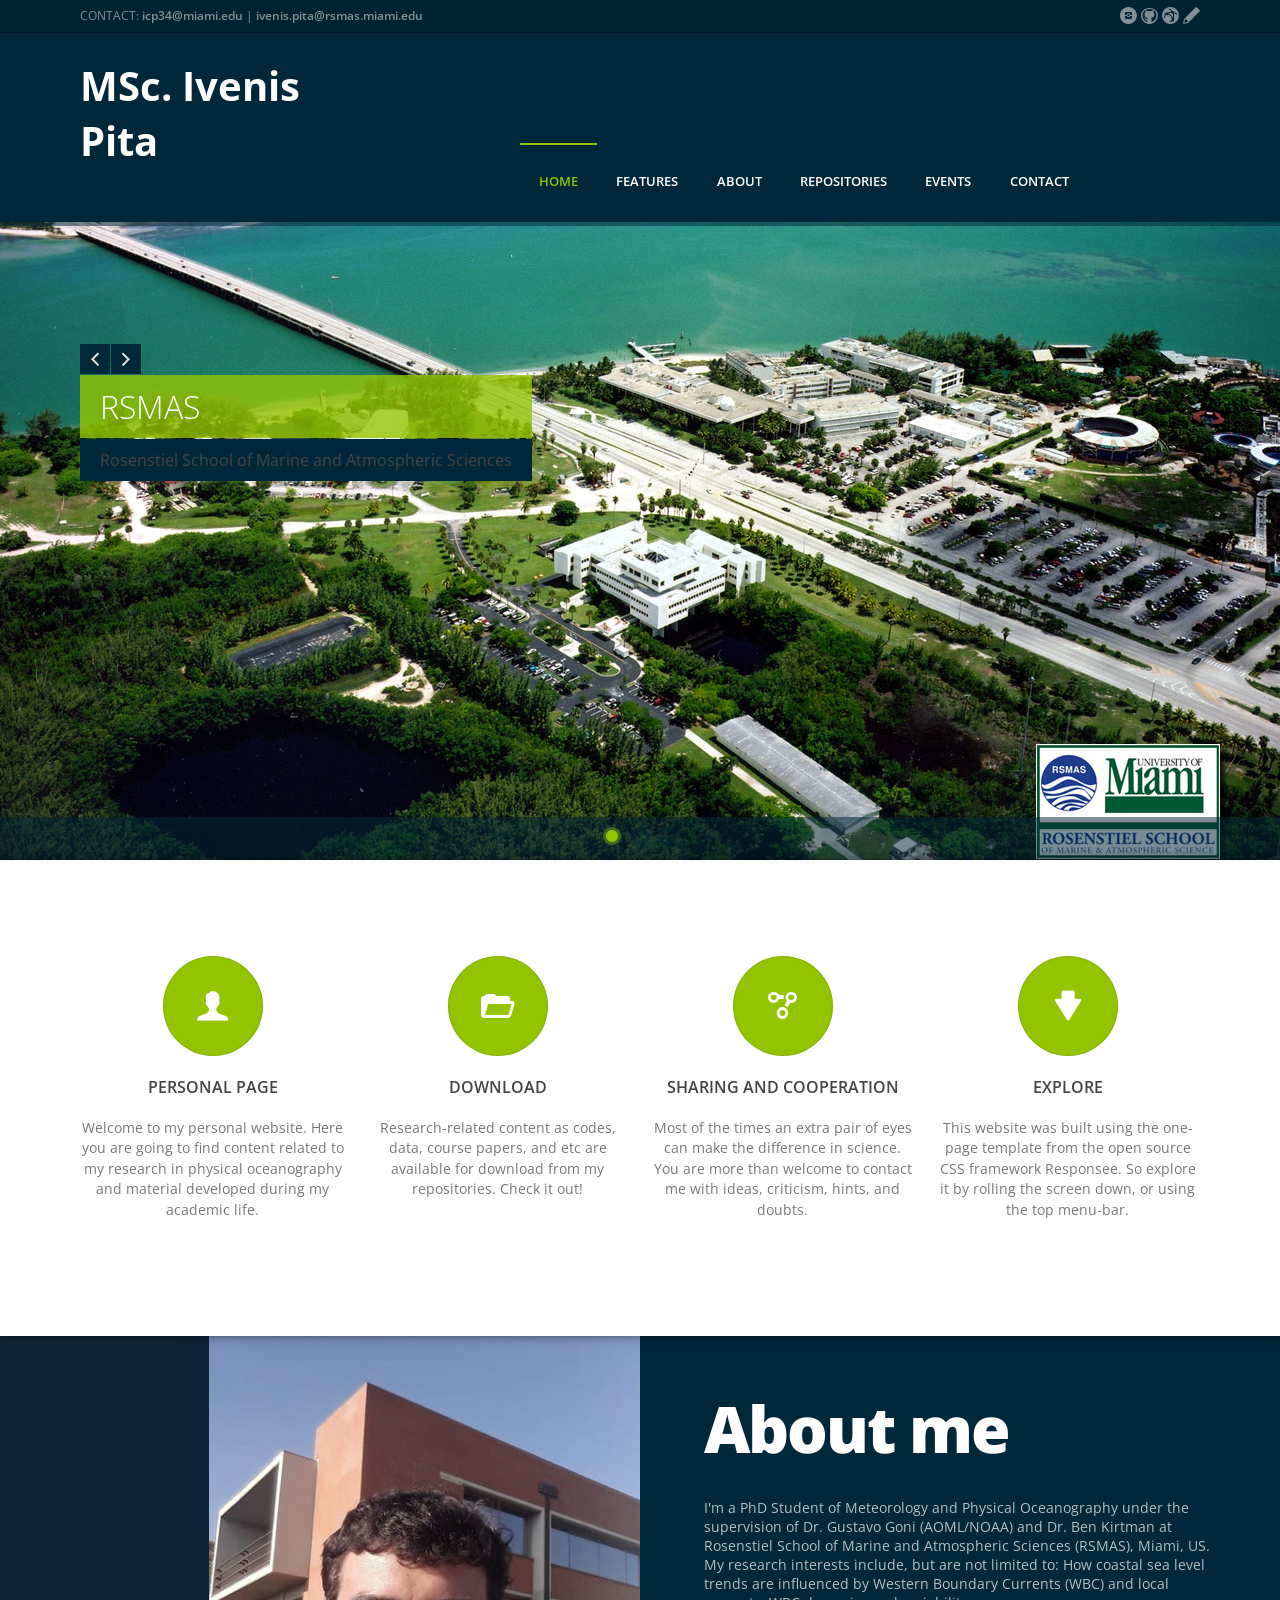
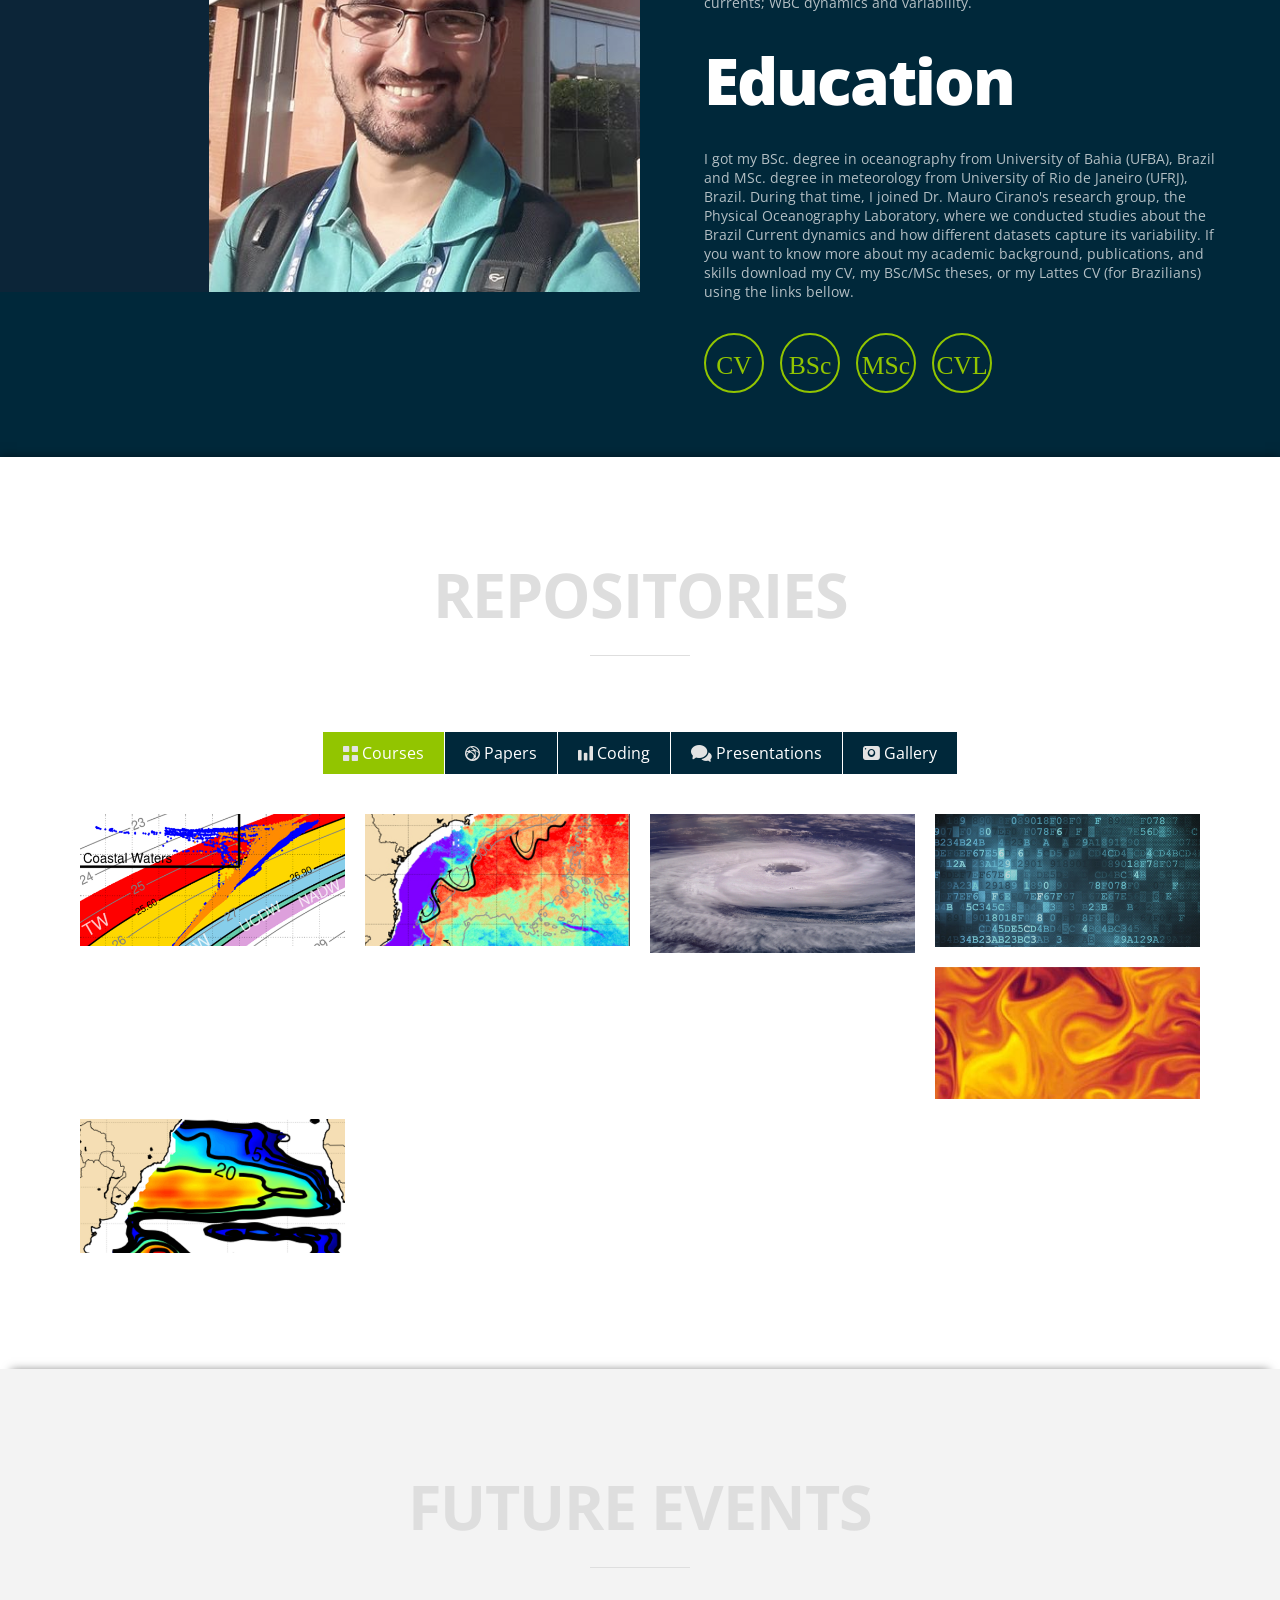
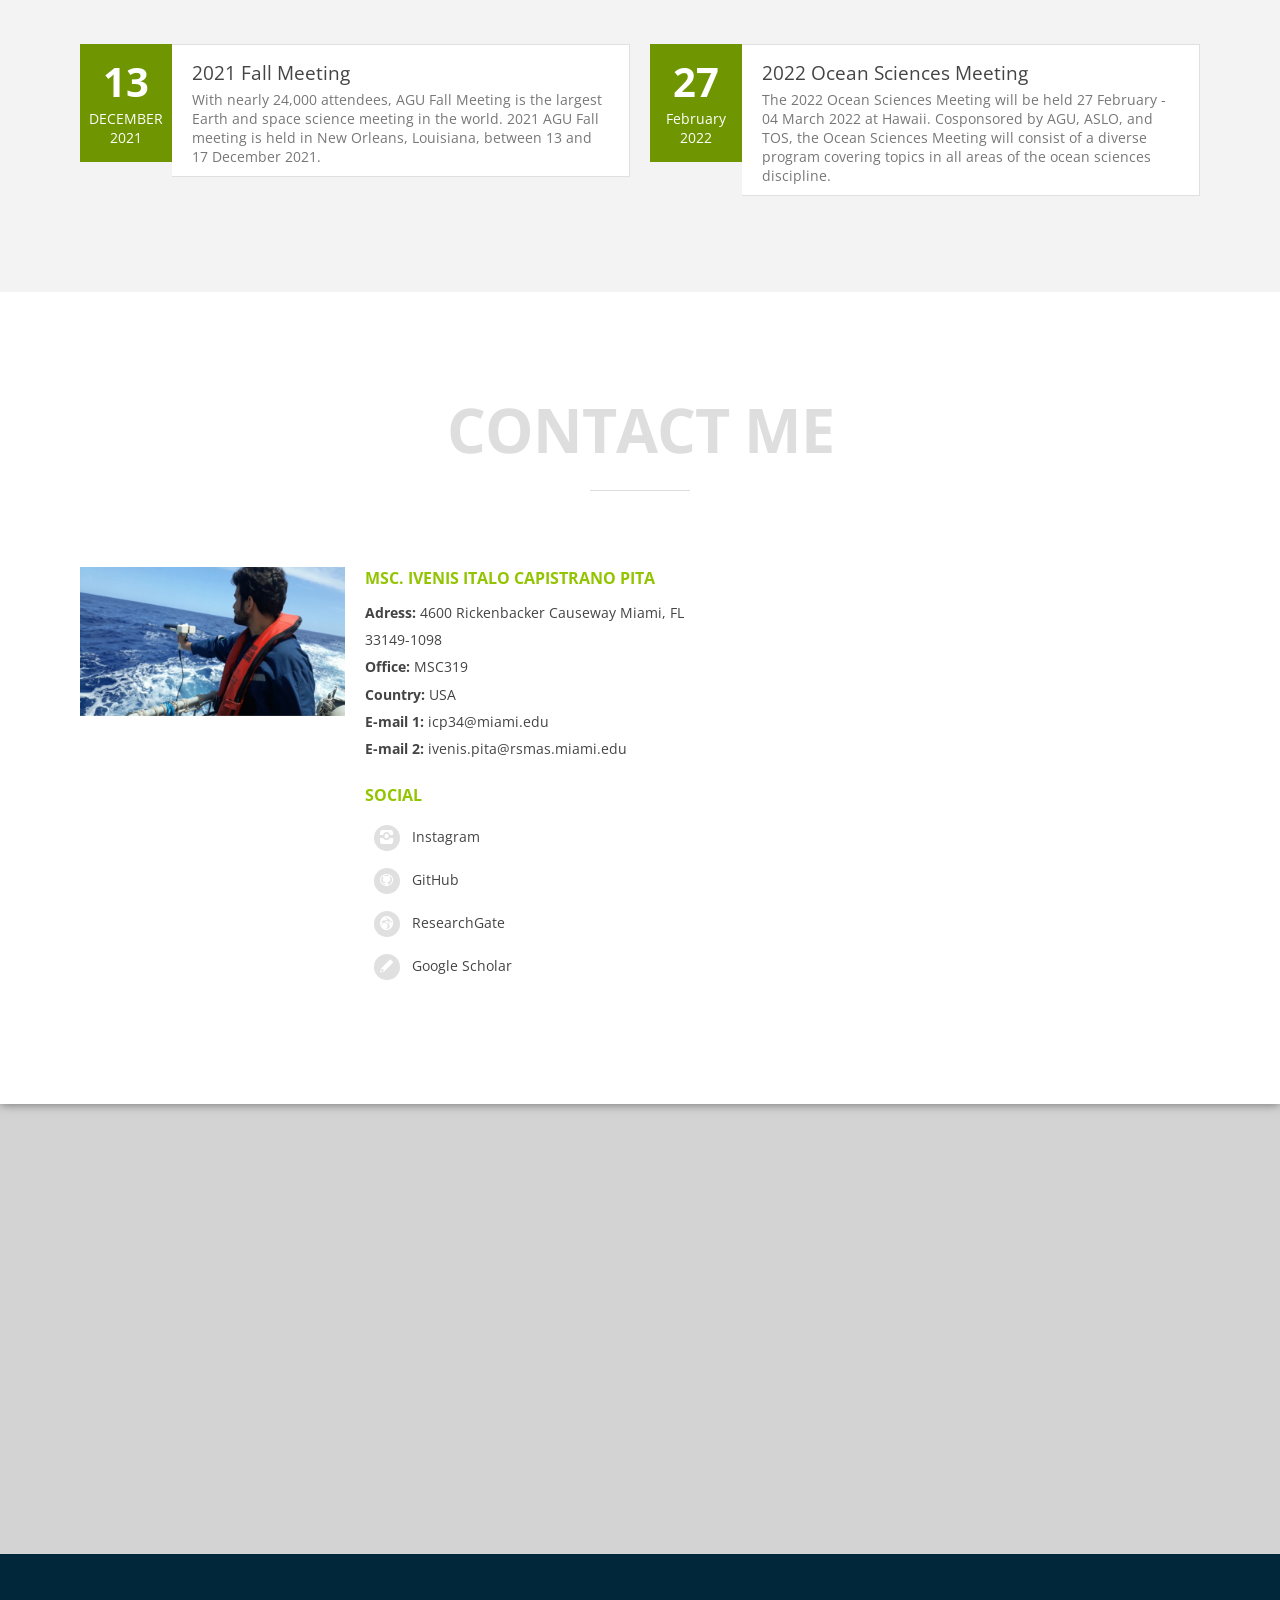
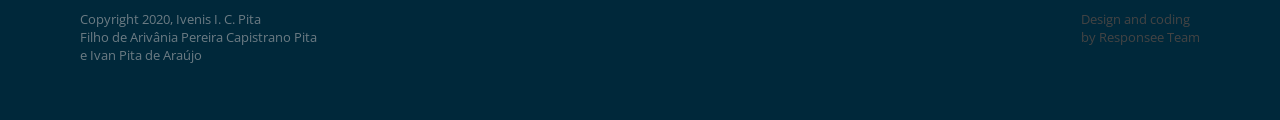
==== index.html @ 49a9e883 "Update index.html" ====
<!DOCTYPE html>
<html lang="en-US">
   <head>
      <meta charset="UTF-8">
      <meta name="viewport" content="width=device-width, initial-scale=1.0" />
      <title>Oceanographer Ivenis Pita</title>
      <link rel="stylesheet" href="css/components.css">
      <link rel="stylesheet" href="css/responsee.css">
      <link rel="stylesheet" href="owl-carousel/owl.carousel.css">
      <link rel="stylesheet" href="owl-carousel/owl.theme.css">
      <!-- CUSTOM STYLE -->
      <link rel="stylesheet" href="css/template-style.css">
      <link href='http://fonts.googleapis.com/css?family=Open+Sans:400,300,600,700,800&subset=latin,latin-ext' rel='stylesheet' type='text/css'>
      <script type="text/javascript" src="js/jquery-1.8.3.min.js"></script>
      <script type="text/javascript" src="js/jquery-ui.min.js"></script>    
      <script type="text/javascript" src="js/modernizr.js"></script>
      <script type="text/javascript" src="js/responsee.js"></script>
      <script type="text/javascript" src="js/template-scripts.js"></script> 
                 
      <!--[if lt IE 9]>
	      <script src="http://html5shiv.googlecode.com/svn/trunk/html5.js"></script>
        <script src="http://css3-mediaqueries-js.googlecode.com/svn/trunk/css3-mediaqueries.js"></script>
      <![endif]-->
   </head>
   <body class="size-1140">
      <!-- TOP NAV WITH LOGO -->
      <header>
         <div id="topbar">
            <div class="line">
               <div class="s-12 m-6 l-6">
                  <p>CONTACT: <strong>icp34@miami.edu</strong> | <strong>ivenis.pita@rsmas.miami.edu</strong></p>
               </div>
               <div class="s-12 m-6 l-6">
                  <div class="social right">
                     <a href="https://www.instagram.com/ivenispita"><i class="icon-instagram_circle"></i></a> 
		     <a href="https://github.com/ivenispita"><i class="icon-octopus"></i></a> 
		     <a href="https://www.researchgate.net/profile/Ivenis_Pita2"><i class="icon-data_science_black"></i></a>
		     <a href="https://scholar.google.com/citations?user=HHpH-NsAAAAJ&hl=en"><i class="icon-pen"></i></a>
                  </div>
               </div>
            </div>  
         </div> 
         <nav>
            <div class="line">
               <div class="s-3">
                  <p class="logo"><strong>MSc. Ivenis Pita</strong></p>
               </div>
               <div class="top-nav s-13 l-11">
                  <p class="nav-text">Custom menu text</p>
                  <ul class="right">
                     <li class="active-item"><a href="#carousel">Home</a></li>
                     <li><a href="#features">Features</a></li>
                     <li><a href="#about-us">About</a></li>
                     <li><a href="#our-work">Repositories</a></li>
                     <li><a href="#latest-news">Events</a></li>                     
                     <li><a href="#contact">Contact</a></li>
                  </ul>
               </div>
            </div>
         </nav>
      </header>  
      <section>
         <!-- CAROUSEL --> 
         <div id="carousel">
            <div id="owl-demo" class="owl-carousel owl-theme"> 
               <div class="item">
                  <img src="img/water.jpg" alt="">
                  <div class="line"> 
                     <div class="text hide-s">
                        <div class="line"> 
                          <div class="prev-arrow hide-s hide-m">
                             <i class="icon-chevron_left"></i>
                          </div>
                          <div class="next-arrow hide-s hide-m">
                             <i class="icon-chevron_right"></i>
                          </div>
                        </div> 
                        <h2>Studying the Oceans</h2>
                        <p>Because the oceans are fascinating and there are so many open questions about how it works, it is impossible to get bored being an oceanographer.</p>
                     </div>
                  </div>
               </div>
               <div class="item">
                  <img src="img/xbtnetwork.jpg" alt="">
                  <div class="line">
                     <div class="text hide-s"> 
                        <div class="line"> 
                          <div class="prev-arrow hide-s hide-m">
                             <i class="icon-chevron_left"></i>
                          </div>
                          <div class="next-arrow hide-s hide-m">
                             <i class="icon-chevron_right"></i>
                          </div>
                        </div> 
                        <h2>NOAA/AOML XBT Network</h2>
                        <p><a href="https://www.aoml.noaa.gov/phod/hdenxbt/ax_home.php?ax=97/">AX97 (Rio de Janeiro - Trindade Island [BR])</a></p>
                     </div>
                  </div>
               </div>
               <div class="item">
                  <img src="img/rsmas.jpg" alt="">
                  <div class="line">
                     <div class="text hide-s">
                        <div class="line"> 
                          <div class="prev-arrow hide-s hide-m">
                             <i class="icon-chevron_left"></i>
                          </div>
                          <div class="next-arrow hide-s hide-m">
                             <i class="icon-chevron_right"></i>
                          </div>
                        </div> 
                        <h2>RSMAS</h2>
                        <p><a href="https://www.rsmas.miami.edu">Rosenstiel School of Marine and Atmospheric Sciences</a></p>
                     </div>
                  </div>
               </div>
            </div>
         </div> 







         <!-- FEATURES>
         Website features, this content if fixed and will never change           
XXXXXXXXXXXXXXXXXXXXXXXXXXXXXXXXXXXXXXXXXXXXXXXXXXXXXXXXXXXXXXXXXXXXXXXXXXXXXXXXXXXXXXXXXXXXXXXXXXXXXXXXXXXXXXXXXXXXX
XXXXXXXXXXXXXXXXXXXXXXXXXXXXXXXXXXXXXXXXXXXXXXXXXXXXXXXXXXXXXXXXXXXXXXXXXXXXXXXXXXXXXXXXXXXXXXXXXXXXXXXXXXXXXXXXXXXXX
         <! FEATURES -->
         <div id="features">
            <div class="line">
               <div class="margin">
                  <div class="s-12 m-6 l-3 margin-bottom">
                     <i class="icon-user_male icon3x"></i>
                     <h2>Personal Page</h2>
                     <p>Welcome to my personal website. Here you are going to find content related to my research in physical oceanography and material developed during my academic life.</p>
                  </div>
                  <div class="s-12 m-6 l-3 margin-bottom">
                     <i class="icon-file_open icon3x"></i>
                     <h2>Download</h2>
                     <p>Research-related content as codes, data, course papers, and etc are available for download from my repositories. Check it out!</p>
                  </div>
                  <div class="s-12 m-6 l-3 margin-bottom">
                     <i class="icon-link_3_nodes icon3x"></i>
                     <h2>Sharing and Cooperation</h2>
                     <p>Most of the times an extra pair of eyes can make the difference in science. You are more than welcome to contact me with ideas, criticism, hints, and doubts.</p>
                  </div>
                  <div class="s-12 m-6 l-3 margin-bottom">
                     <i class="icon-arrow_big_down icon3x"></i>
                     <h2>Explore</h2>
                     <p>This website was built using the one-page template from the open source CSS framework Responsee. So explore it by rolling the screen down, or using the top menu-bar.</p>
                  </div>
               </div>
            </div>
         </div>

         <!-- FEATURES>
XXXXXXXXXXXXXXXXXXXXXXXXXXXXXXXXXXXXXXXXXXXXXXXXXXXXXXXXXXXXXXXXXXXXXXXXXXXXXXXXXXXXXXXXXXXXXXXXXXXXXXXXXXXXXXXXXXXXX    XXXXXXXXXXXXXXXXXXXXXXXXXXXXXXXXXXXXXXXXXXXXXXXXXXXXXXXXXXXXXXXXXXXXXXXXXXXXXXXXXXXXXXXXXXXXXXXXXXXXXXXXXXXXXXXXXXXXX    XXXXXXXXXXXXXXXXXXXXXXXXXXXXXXXXXXXXXXXXXXXXXXXXXXXXXXXXXXXXXXXXXXXXXXXXXXXXXXXXXXXXXXXXXXXXXXXXXXXXXXXXXXXXXXXXXXXXX    
         <! FEATURES -->







         <!-- ABOUT ME>
         About me section + education           
XXXXXXXXXXXXXXXXXXXXXXXXXXXXXXXXXXXXXXXXXXXXXXXXXXXXXXXXXXXXXXXXXXXXXXXXXXXXXXXXXXXXXXXXXXXXXXXXXXXXXXXXXXXXXXXXXXXXX
XXXXXXXXXXXXXXXXXXXXXXXXXXXXXXXXXXXXXXXXXXXXXXXXXXXXXXXXXXXXXXXXXXXXXXXXXXXXXXXXXXXXXXXXXXXXXXXXXXXXXXXXXXXXXXXXXXXXX
         <! ABOUT ME -->
         <div id="about-us">
            <div class="s-12 m-12 l-6 media-container">
               <img src="img/me.jpg" alt="">
            </div>
            <article class="s-12 m-12 l-6">
               <h2>About me</h2>
               <p> I'm a PhD Student of Meteorology and Physical Oceanography under the supervision of Dr. Gustavo Goni (AOML/NOAA) and Dr. Ben Kirtman at Rosenstiel School of Marine and  Atmospheric Sciences (RSMAS), Miami, US. My research interests include, but are not limited to: How coastal sea level trends are influenced by Western Boundary Currents (WBC) and local currents; WBC dynamics and variability.</p>
               <h2>   </h2>
              <h2>Education</h2>
               <p> I got my BSc. degree in oceanography from University of Bahia (UFBA), Brazil and MSc. degree in meteorology from University of Rio de Janeiro (UFRJ), Brazil. During that time, I joined Dr. Mauro Cirano's research group, the Physical Oceanography Laboratory, where we conducted studies about the Brazil Current dynamics and how different datasets capture its variability.

                If you want to know more about my academic background, publications, and skills download my CV, my BSc/MSc theses, or my Lattes CV (for Brazilians) using the links bellow.</p>
               <div class="about-us-icons">
                  <a href="files/CV_IvenisPita.pdf" ><i <p>CV</p></i></a> <a href="files/BSc_IvenisPita.pdf" ><i <p>BSc</p></i></a> <a href="files/MSc_IvenisPita.pdf" ><i <p>MSc</p></i></a> <a href="http://lattes.cnpq.br/9283669178350122" ><i <p>CVL</p></i></a>
               </div>
            </article>
         </div>

         <!-- ABOUT ME>
XXXXXXXXXXXXXXXXXXXXXXXXXXXXXXXXXXXXXXXXXXXXXXXXXXXXXXXXXXXXXXXXXXXXXXXXXXXXXXXXXXXXXXXXXXXXXXXXXXXXXXXXXXXXXXXXXXXXX
XXXXXXXXXXXXXXXXXXXXXXXXXXXXXXXXXXXXXXXXXXXXXXXXXXXXXXXXXXXXXXXXXXXXXXXXXXXXXXXXXXXXXXXXXXXXXXXXXXXXXXXXXXXXXXXXXXXXX
XXXXXXXXXXXXXXXXXXXXXXXXXXXXXXXXXXXXXXXXXXXXXXXXXXXXXXXXXXXXXXXXXXXXXXXXXXXXXXXXXXXXXXXXXXXXXXXXXXXXXXXXXXXXXXXXXXXXX
         <! ABOUT ME -->









         <!-- REPOSITORIES - COURSES>
XXXXXXXXXXXXXXXXXXXXXXXXXXXXXXXXXXXXXXXXXXXXXXXXXXXXXXXXXXXXXXXXXXXXXXXXXXXXXXXXXXXXXXXXXXXXXXXXXXXXXXXXXXXXXXXXXXXXX
XXXXXXXXXXXXXXXXXXXXXXXXXXXXXXXXXXXXXXXXXXXXXXXXXXXXXXXXXXXXXXXXXXXXXXXXXXXXXXXXXXXXXXXXXXXXXXXXXXXXXXXXXXXXXXXXXXXXX
XXXXXXXXXXXXXXXXXXXXXXXXXXXXXXXXXXXXXXXXXXXXXXXXXXXXXXXXXXXXXXXXXXXXXXXXXXXXXXXXXXXXXXXXXXXXXXXXXXXXXXXXXXXXXXXXXXXXX
         <! REPOSITORIES - COURSES -->
         <div id="our-work">
            <div class="line">
               <h2 class="section-title">Repositories</h2>
               <div class="tabs">
                  <div class="tab-item tab-active">
                    <a class="tab-label active-btn"><i class="icon-reorder_square"></i> Courses</a>
                    <div class="tab-content">
                      <div class="margin">
                        <div class="s-12 m-6 l-3"><a href="https://github.com/ivenispita/science_mode/tree/master/courses/MPO603" class="our-work-container lightbox margin-bottom"><div class="our-work-text"><h4>MPO603</h4><p>Fall 2019 - Physical Oceanography (taught by Dr. Arthur Mariano)</p></div><img src="img/courses/po.jpg" alt=""></a></div>     
 
                        <div class="s-12 m-6 l-3"><a href="https://github.com/ivenispita/science_mode/tree/master/courses/MPO611" class="our-work-container lightbox margin-bottom"><div class="our-work-text"><h4>MPO611</h4><p>Fall 2019 - Geophysical Fluid Dynamics I (taught by Dr. Tamay Ozgokmen)</p></div><img src="img/courses/gfd.jpg" alt=""></a></div>
 
			<div class="s-12 m-6 l-3"><a href="https://github.com/ivenispita/science_mode/tree/master/courses/MPO651" class="our-work-container lightbox margin-bottom"><div class="our-work-text"><h4>MPO651</h4><p>Fall 2019f - Introduction to Atmospheric Dynamics (taught by Dr. Brian Mapes)</p></div><img src="img/courses/atm_dyn.jpg" alt=""></a></div>
 
                        <div class="s-12 m-6 l-3"><a href="https://github.com/ivenispita/science_mode/tree/master/courses/MPO624" class="our-work-container lightbox margin-bottom"><div class="our-work-text"><h4>MPO624</h4><p>Spring 2020 - Applied Data Analysis (taught by Dr. Brian Mapes)</p></div><img src="img/courses/data_analysis.jpg" alt=""></a></div>

                        <div class="s-12 m-6 l-3"><a href="https://github.com/ivenispita/science_mode/tree/master/courses/MPO711" class="our-work-container lightbox margin-bottom"><div class="our-work-text"><h4>MPO711</h4><p>Spring 2020 - Geophysical Fluid Dynamics II (taught by Dr. Arthur Mariano)</p></div><img src="img/courses/gfd2.jpg" alt=""></a></div>

                        <div class="s-12 m-6 l-3"><a href="https://github.com/ivenispita/science_mode/tree/master/courses/MPO712" class="our-work-container lightbox margin-bottom"><div class="our-work-text"><h4>MPO712</h4><p>Spring 2020 - Large-scale ocean circulation (taught by Dr. William Johns)</p></div><img src="img/courses/large.jpg" alt=""></a></div>

                      </div>
                    </div>  
                  </div>

         <!-- REPOSITORIES - COURSES>
XXXXXXXXXXXXXXXXXXXXXXXXXXXXXXXXXXXXXXXXXXXXXXXXXXXXXXXXXXXXXXXXXXXXXXXXXXXXXXXXXXXXXXXXXXXXXXXXXXXXXXXXXXXXXXXXXXXXX
XXXXXXXXXXXXXXXXXXXXXXXXXXXXXXXXXXXXXXXXXXXXXXXXXXXXXXXXXXXXXXXXXXXXXXXXXXXXXXXXXXXXXXXXXXXXXXXXXXXXXXXXXXXXXXXXXXXXX
XXXXXXXXXXXXXXXXXXXXXXXXXXXXXXXXXXXXXXXXXXXXXXXXXXXXXXXXXXXXXXXXXXXXXXXXXXXXXXXXXXXXXXXXXXXXXXXXXXXXXXXXXXXXXXXXXXXXX
         <! REPOSITORIES - COURSES -->

		       
		       
		       
		       
		       
		       
	<!-- REPOSITORIES - PAPERS>
XXXXXXXXXXXXXXXXXXXXXXXXXXXXXXXXXXXXXXXXXXXXXXXXXXXXXXXXXXXXXXXXXXXXXXXXXXXXXXXXXXXXXXXXXXXXXXXXXXXXXXXXXXXXXXXXXXXXX
XXXXXXXXXXXXXXXXXXXXXXXXXXXXXXXXXXXXXXXXXXXXXXXXXXXXXXXXXXXXXXXXXXXXXXXXXXXXXXXXXXXXXXXXXXXXXXXXXXXXXXXXXXXXXXXXXXXXX
XXXXXXXXXXXXXXXXXXXXXXXXXXXXXXXXXXXXXXXXXXXXXXXXXXXXXXXXXXXXXXXXXXXXXXXXXXXXXXXXXXXXXXXXXXXXXXXXXXXXXXXXXXXXXXXXXXXXX
         <! REPOSITORIES - PAPERS -->

                  <div class="tab-item">
                    <a class="tab-label"><i class="icon-data_science"></i> Papers</a>        
                    <div class="tab-content">
                      <div class="margin">
                        <div class="s-12 m-6 l-3"><a href="https://github.com/ivenispita/science_mode/tree/master/papers/Pita_et_al_2020.pdf" class="our-work-container lightbox margin-bottom"><div class="our-work-text"><h4>Pita et. al. (2020)</h4><p>An assessment of Brazil Current surface velocity and associated transport near 22S: XBT and altimetry data</p></div><img src="img/papers/pita_etal_2020.jpg" alt=""></a></div>

<!--			<div class="s-12 m-6 l-3"><a href="https://github.com/tiagobilo/ModelSubset" class="our-work-container lightbox margin-bottom"><div class="our-work-text"><h4>python package "models"</h4><p>Get a subset from OGCMs outputs</p></div><img src="img/coding/models.jpg" alt=""></a></div>
-->
			    </div>
                    </div>  
                  </div>

         <!-- REPOSITORIES - CODING>
XXXXXXXXXXXXXXXXXXXXXXXXXXXXXXXXXXXXXXXXXXXXXXXXXXXXXXXXXXXXXXXXXXXXXXXXXXXXXXXXXXXXXXXXXXXXXXXXXXXXXXXXXXXXXXXXXXXXX
XXXXXXXXXXXXXXXXXXXXXXXXXXXXXXXXXXXXXXXXXXXXXXXXXXXXXXXXXXXXXXXXXXXXXXXXXXXXXXXXXXXXXXXXXXXXXXXXXXXXXXXXXXXXXXXXXXXXX
XXXXXXXXXXXXXXXXXXXXXXXXXXXXXXXXXXXXXXXXXXXXXXXXXXXXXXXXXXXXXXXXXXXXXXXXXXXXXXXXXXXXXXXXXXXXXXXXXXXXXXXXXXXXXXXXXXXXX
         <! REPOSITORIES - CODING -->
		       





         <!-- REPOSITORIES - CODING>
XXXXXXXXXXXXXXXXXXXXXXXXXXXXXXXXXXXXXXXXXXXXXXXXXXXXXXXXXXXXXXXXXXXXXXXXXXXXXXXXXXXXXXXXXXXXXXXXXXXXXXXXXXXXXXXXXXXXX
XXXXXXXXXXXXXXXXXXXXXXXXXXXXXXXXXXXXXXXXXXXXXXXXXXXXXXXXXXXXXXXXXXXXXXXXXXXXXXXXXXXXXXXXXXXXXXXXXXXXXXXXXXXXXXXXXXXXX
XXXXXXXXXXXXXXXXXXXXXXXXXXXXXXXXXXXXXXXXXXXXXXXXXXXXXXXXXXXXXXXXXXXXXXXXXXXXXXXXXXXXXXXXXXXXXXXXXXXXXXXXXXXXXXXXXXXXX
         <! REPOSITORIES - CODING -->

                  <div class="tab-item">
                    <a class="tab-label"><i class="icon-chart"></i> Coding</a>        
                    <div class="tab-content">
                      <div class="margin">
                        <div class="s-12 m-6 l-3"><a class="our-work-container lightbox margin-bottom"><div class="our-work-text"><h4>Under Construction</h4><p>No content</p></div><img src="img/contact.jpg" alt=""></a></div>

<!--			<div class="s-12 m-6 l-3"><a href="https://github.com/tiagobilo/ModelSubset" class="our-work-container lightbox margin-bottom"><div class="our-work-text"><h4>python package "models"</h4><p>Get a subset from OGCMs outputs</p></div><img src="img/coding/models.jpg" alt=""></a></div>
-->
			    </div>
                    </div>  
                  </div>

         <!-- REPOSITORIES - CODING>
XXXXXXXXXXXXXXXXXXXXXXXXXXXXXXXXXXXXXXXXXXXXXXXXXXXXXXXXXXXXXXXXXXXXXXXXXXXXXXXXXXXXXXXXXXXXXXXXXXXXXXXXXXXXXXXXXXXXX
XXXXXXXXXXXXXXXXXXXXXXXXXXXXXXXXXXXXXXXXXXXXXXXXXXXXXXXXXXXXXXXXXXXXXXXXXXXXXXXXXXXXXXXXXXXXXXXXXXXXXXXXXXXXXXXXXXXXX
XXXXXXXXXXXXXXXXXXXXXXXXXXXXXXXXXXXXXXXXXXXXXXXXXXXXXXXXXXXXXXXXXXXXXXXXXXXXXXXXXXXXXXXXXXXXXXXXXXXXXXXXXXXXXXXXXXXXX
         <! REPOSITORIES - CODING -->







         <!-- REPOSITORIES - Presentations>
XXXXXXXXXXXXXXXXXXXXXXXXXXXXXXXXXXXXXXXXXXXXXXXXXXXXXXXXXXXXXXXXXXXXXXXXXXXXXXXXXXXXXXXXXXXXXXXXXXXXXXXXXXXXXXXXXXXXX
XXXXXXXXXXXXXXXXXXXXXXXXXXXXXXXXXXXXXXXXXXXXXXXXXXXXXXXXXXXXXXXXXXXXXXXXXXXXXXXXXXXXXXXXXXXXXXXXXXXXXXXXXXXXXXXXXXXXX
XXXXXXXXXXXXXXXXXXXXXXXXXXXXXXXXXXXXXXXXXXXXXXXXXXXXXXXXXXXXXXXXXXXXXXXXXXXXXXXXXXXXXXXXXXXXXXXXXXXXXXXXXXXXXXXXXXXXX
         <! REPOSITORIES - Presentations -->
                  <div class="tab-item">
                    <a class="tab-label"><i class="icon-discussion"></i> Presentations</a>
                    <div class="tab-content">
                      <div class="margin">
                        <div class="s-12 m-6 l-3"><a href="presentations/poster_OceanPredict.pdf" class="our-work-container lightbox margin-bottom"><div class="our-work-text"><h4>OceanPredict 2019</h4><p>O An assessment of the Brazil Current structure and variability based on ocean prediction systems and in situ measurements along the NOAA high-density XBT transect (Cruz et. al., 2019)</p></div><img src="img/presentations/poster_oceanpredict2019.jpg" alt=""></a></div>
                        
			<div class="s-12 m-6 l-3"><a href="presentations/poster_CAW11_2018.pdf" class="our-work-container lightbox margin-bottom"><div class="our-work-text"><h4>Coastal Altimetry Workshop 2018</h4><p>O The importance of altimetry data on deciphering Brazil Current core velocities and corresponding colume transport</p></div><img src="img/presentations/poster_caw2018.jpg" alt=""></a></div>
                        
			<div class="s-12 m-6 l-3"><a href="presentations/slides_CAW11_2018.pdf" class="our-work-container lightbox margin-bottom"><div class="our-work-text"><h4>Coastal Altimetry Workshop 2018 (poster introduction)</h4><p>O The importance of altimetry data on deciphering Brazil Current core velocities and corresponding colume transport</p></div><img src="img/presentations/slides_caw2018.jpg" alt=""></a></div>

			<div class="s-12 m-6 l-3"><a href="presentations/oral_COLACMAR2017.pdf" class="our-work-container lightbox margin-bottom"><div class="our-work-text"><h4>COLACMAR 2017</h4><p>O Estimativas de transporte de volume da Corrente do Brasil ao longo da radial AX97: dados in situ e altimetricos</p></div><img src="img/presentations/oral_colacmar2017.jpg" alt=""></a></div>
      
			<div class="s-12 m-6 l-3"><a href="presentations/poster_COLACMAR2017.pdf" class="our-work-container lightbox margin-bottom"><div class="our-work-text"><h4>COLACMAR 2017</h4><p>O Preliminary feasibility study for the implementation of an artificial surf reef in Albany, Western Australia</p></div><img src="img/presentations/poster_colacmar2017.jpg" alt=""></a></div>
                      </div>
                    </div>  
                  </div>

         <!-- REPOSITORIES - Presentations>
XXXXXXXXXXXXXXXXXXXXXXXXXXXXXXXXXXXXXXXXXXXXXXXXXXXXXXXXXXXXXXXXXXXXXXXXXXXXXXXXXXXXXXXXXXXXXXXXXXXXXXXXXXXXXXXXXXXXX
XXXXXXXXXXXXXXXXXXXXXXXXXXXXXXXXXXXXXXXXXXXXXXXXXXXXXXXXXXXXXXXXXXXXXXXXXXXXXXXXXXXXXXXXXXXXXXXXXXXXXXXXXXXXXXXXXXXXX
XXXXXXXXXXXXXXXXXXXXXXXXXXXXXXXXXXXXXXXXXXXXXXXXXXXXXXXXXXXXXXXXXXXXXXXXXXXXXXXXXXXXXXXXXXXXXXXXXXXXXXXXXXXXXXXXXXXXX
         <! REPOSITORIES - Presentations -->







         <!-- REPOSITORIES - Gallery>
XXXXXXXXXXXXXXXXXXXXXXXXXXXXXXXXXXXXXXXXXXXXXXXXXXXXXXXXXXXXXXXXXXXXXXXXXXXXXXXXXXXXXXXXXXXXXXXXXXXXXXXXXXXXXXXXXXXXX
XXXXXXXXXXXXXXXXXXXXXXXXXXXXXXXXXXXXXXXXXXXXXXXXXXXXXXXXXXXXXXXXXXXXXXXXXXXXXXXXXXXXXXXXXXXXXXXXXXXXXXXXXXXXXXXXXXXXX
XXXXXXXXXXXXXXXXXXXXXXXXXXXXXXXXXXXXXXXXXXXXXXXXXXXXXXXXXXXXXXXXXXXXXXXXXXXXXXXXXXXXXXXXXXXXXXXXXXXXXXXXXXXXXXXXXXXXX
         <! REPOSITORIES - Gallery -->
                  <div class="tab-item">
                    <a class="tab-label"><i class="icon-camera"></i> Gallery</a>
                    <div class="tab-content">
                      <div class="margin">
                        <div class="s-12 m-6 l-3"><a class="our-work-container lightbox margin-bottom"><div class="our-work-text"><h4>XBT deployment</h4><p>XBT launch along AX97 high-density XBT transect under the scope of MOVAR project</p></div><img src="img/gallery/XBT.jpg" alt=""></a></div>
                       
			<div class="s-12 m-6 l-3"><a class="our-work-container lightbox margin-bottom"><div class="our-work-text"><h4>XBT deployment (2)</h4><p>XBT launch along AX97 high-density XBT transect under the scope of MOVAR project</p></div><img src="img/gallery/XBT1.jpg" alt=""></a></div>
                      </div>
                    </div>  
                  </div>
               </div>
            </div>
         </div>
         <!-- REPOSITORIES - Gallery>
XXXXXXXXXXXXXXXXXXXXXXXXXXXXXXXXXXXXXXXXXXXXXXXXXXXXXXXXXXXXXXXXXXXXXXXXXXXXXXXXXXXXXXXXXXXXXXXXXXXXXXXXXXXXXXXXXXXXX
XXXXXXXXXXXXXXXXXXXXXXXXXXXXXXXXXXXXXXXXXXXXXXXXXXXXXXXXXXXXXXXXXXXXXXXXXXXXXXXXXXXXXXXXXXXXXXXXXXXXXXXXXXXXXXXXXXXXX
XXXXXXXXXXXXXXXXXXXXXXXXXXXXXXXXXXXXXXXXXXXXXXXXXXXXXXXXXXXXXXXXXXXXXXXXXXXXXXXXXXXXXXXXXXXXXXXXXXXXXXXXXXXXXXXXXXXXX
         <! REPOSITORIES - Gallery -->









         <!-- EVENTS>
XXXXXXXXXXXXXXXXXXXXXXXXXXXXXXXXXXXXXXXXXXXXXXXXXXXXXXXXXXXXXXXXXXXXXXXXXXXXXXXXXXXXXXXXXXXXXXXXXXXXXXXXXXXXXXXXXXXXX
XXXXXXXXXXXXXXXXXXXXXXXXXXXXXXXXXXXXXXXXXXXXXXXXXXXXXXXXXXXXXXXXXXXXXXXXXXXXXXXXXXXXXXXXXXXXXXXXXXXXXXXXXXXXXXXXXXXXX
XXXXXXXXXXXXXXXXXXXXXXXXXXXXXXXXXXXXXXXXXXXXXXXXXXXXXXXXXXXXXXXXXXXXXXXXXXXXXXXXXXXXXXXXXXXXXXXXXXXXXXXXXXXXXXXXXXXXX
         <! EVENTS -->
         <div id="latest-news">
            <div class="line">
              <h2 class="section-title">Future Events</h2> 
              <div class="margin">
                <div class="s-12 m-6 l-6">
                  <div class="s-12 l-2">
                    <div class="news-date">
                      <p class="day">13</p><p class="month">DECEMBER</p><p class="year">2021</p>
                    </div>
                  </div>
                  <div class="s-12 l-10">
                    <div class="news-text">
                      <a href="https://www.agu.org/Fall-Meeting" ><h4>2021 Fall Meeting</h4></a>
                      <p>With nearly 24,000 attendees, AGU Fall Meeting is the largest Earth and space science meeting in the world. 2021 AGU Fall meeting is held in New Orleans, Louisiana, between 13 and 17 December 2021.</p>
                    </div>
                  </div>   
                </div>
                <div class="s-12 m-6 l-6">
                  <div class="s-12 l-2">
                    <div class="news-date">
                      <p class="day">27</p><p class="month">February</p><p class="year">2022</p>
                    </div>
                  </div>
                  <div class="s-12 l-10">
                    <div class="news-text">
                      <a href="https://www.aslo.org/meetings/" ><h4>2022 Ocean Sciences Meeting</h4></a>
                      <p>The 2022 Ocean Sciences Meeting will be held 27 February - 04 March 2022 at Hawaii. Cosponsored by AGU, ASLO, and TOS, the Ocean Sciences Meeting will consist of a diverse program covering topics in all areas of the ocean sciences discipline.</p>
                    </div>
                  </div>   
                </div> 
              </div>
            </div>
         </div>

         <!-- EVENTS>
XXXXXXXXXXXXXXXXXXXXXXXXXXXXXXXXXXXXXXXXXXXXXXXXXXXXXXXXXXXXXXXXXXXXXXXXXXXXXXXXXXXXXXXXXXXXXXXXXXXXXXXXXXXXXXXXXXXXX
XXXXXXXXXXXXXXXXXXXXXXXXXXXXXXXXXXXXXXXXXXXXXXXXXXXXXXXXXXXXXXXXXXXXXXXXXXXXXXXXXXXXXXXXXXXXXXXXXXXXXXXXXXXXXXXXXXXXX
XXXXXXXXXXXXXXXXXXXXXXXXXXXXXXXXXXXXXXXXXXXXXXXXXXXXXXXXXXXXXXXXXXXXXXXXXXXXXXXXXXXXXXXXXXXXXXXXXXXXXXXXXXXXXXXXXXXXX
         <! EVENTS -->







         <!-- CONTACT>
XXXXXXXXXXXXXXXXXXXXXXXXXXXXXXXXXXXXXXXXXXXXXXXXXXXXXXXXXXXXXXXXXXXXXXXXXXXXXXXXXXXXXXXXXXXXXXXXXXXXXXXXXXXXXXXXXXXXX
XXXXXXXXXXXXXXXXXXXXXXXXXXXXXXXXXXXXXXXXXXXXXXXXXXXXXXXXXXXXXXXXXXXXXXXXXXXXXXXXXXXXXXXXXXXXXXXXXXXXXXXXXXXXXXXXXXXXX
XXXXXXXXXXXXXXXXXXXXXXXXXXXXXXXXXXXXXXXXXXXXXXXXXXXXXXXXXXXXXXXXXXXXXXXXXXXXXXXXXXXXXXXXXXXXXXXXXXXXXXXXXXXXXXXXXXXXX
         <! CONTACT -->
         <div id="contact">
            <div class="line">
               <h2 class="section-title">Contact Me</h2>
               <div class="margin">
                  <div class="s-3 m-3 l-3 hide-m hide-s margin-bottom right-align">
                    <img src="img/me1.jpg" alt="">
                  </div>
                  <div class="s-12 m-12 l-4 margin-bottom right-align">
                     <h3>MSc. Ivenis Italo Capistrano Pita</h3>
                     <address>
                        <p><strong>Adress:</strong> 4600 Rickenbacker Causeway Miami, FL 33149-1098</p>
                        <p><strong>Office:</strong> MSC319</p>
                        <p><strong>Country:</strong> USA</p>
                        <p><strong>E-mail 1:</strong> icp34@miami.edu</p>
                        <p><strong>E-mail 2:</strong> ivenis.pita@rsmas.miami.edu</p>                        
                     </address>
                     <br />
                     <h3>Social</h3>
                     <p><i class="icon-instagram icon"></i> <a href="https://www.instagram.com/ivenispita">Instagram</a></p>
                     <p><i class="icon-octopus"></i> <a href="https://github.com/ivenispita">GitHub</a></p>
                     <p><i class="icon-data_science_black"></i> <a href="https://www.researchgate.net/profile/Ivenis_Pita2">ResearchGate</a></p>
                     <p><i class="icon-pen"></i> <a href="https://scholar.google.com/citations?user=HHpH-NsAAAAJ&hl=en">Google Scholar</a></p>                     
                  </div>
               </div>
            </div>
         </div>

         <!-- CONTACT>
XXXXXXXXXXXXXXXXXXXXXXXXXXXXXXXXXXXXXXXXXXXXXXXXXXXXXXXXXXXXXXXXXXXXXXXXXXXXXXXXXXXXXXXXXXXXXXXXXXXXXXXXXXXXXXXXXXXXX
XXXXXXXXXXXXXXXXXXXXXXXXXXXXXXXXXXXXXXXXXXXXXXXXXXXXXXXXXXXXXXXXXXXXXXXXXXXXXXXXXXXXXXXXXXXXXXXXXXXXXXXXXXXXXXXXXXXXX
XXXXXXXXXXXXXXXXXXXXXXXXXXXXXXXXXXXXXXXXXXXXXXXXXXXXXXXXXXXXXXXXXXXXXXXXXXXXXXXXXXXXXXXXXXXXXXXXXXXXXXXXXXXXXXXXXXXXX
         <! CONTACT -->







         <!-- MAP>
XXXXXXXXXXXXXXXXXXXXXXXXXXXXXXXXXXXXXXXXXXXXXXXXXXXXXXXXXXXXXXXXXXXXXXXXXXXXXXXXXXXXXXXXXXXXXXXXXXXXXXXXXXXXXXXXXXXXX
XXXXXXXXXXXXXXXXXXXXXXXXXXXXXXXXXXXXXXXXXXXXXXXXXXXXXXXXXXXXXXXXXXXXXXXXXXXXXXXXXXXXXXXXXXXXXXXXXXXXXXXXXXXXXXXXXXXXX
XXXXXXXXXXXXXXXXXXXXXXXXXXXXXXXXXXXXXXXXXXXXXXXXXXXXXXXXXXXXXXXXXXXXXXXXXXXXXXXXXXXXXXXXXXXXXXXXXXXXXXXXXXXXXXXXXXXXX
         <! MAP -->

         <div id="map-block">  	  
            <iframe src="https://www.google.com/maps/embed/v1/place?q=place_id:ChIJKelZy7-12YgRofl8aUqGZ1A&key=AIzaSyDOjxrmcsvmgp7IUPWszZAJoi5ExRycYTA" width="100%" height="450" frameborder="0" style="border:0"></iframe>
         </div>
      </section>
         <!-- MAP>
XXXXXXXXXXXXXXXXXXXXXXXXXXXXXXXXXXXXXXXXXXXXXXXXXXXXXXXXXXXXXXXXXXXXXXXXXXXXXXXXXXXXXXXXXXXXXXXXXXXXXXXXXXXXXXXXXXXXX
XXXXXXXXXXXXXXXXXXXXXXXXXXXXXXXXXXXXXXXXXXXXXXXXXXXXXXXXXXXXXXXXXXXXXXXXXXXXXXXXXXXXXXXXXXXXXXXXXXXXXXXXXXXXXXXXXXXXX
XXXXXXXXXXXXXXXXXXXXXXXXXXXXXXXXXXXXXXXXXXXXXXXXXXXXXXXXXXXXXXXXXXXXXXXXXXXXXXXXXXXXXXXXXXXXXXXXXXXXXXXXXXXXXXXXXXXXX
         <! MAP -->




      <!-- FOOTER -->
      <footer>
         <div class="line">
            <div class="s-12 l-6">
               <p>Copyright 2020, Ivenis I. C. Pita</p>
	       <p>Filho de Arivânia Pereira Capistrano Pita</p>
	       <p>e Ivan Pita de Araújo</p>
            </div>
            <div class="s-12 l-6">
               <a class="right" href="http://www.myresponsee.com" title="Responsee - lightweight responsive framework">Design and coding<br> by Responsee Team</a>
            </div>
         </div>
      </footer>
      <script type="text/javascript" src="owl-carousel/owl.carousel.js"></script>
      <script type="text/javascript">
         jQuery(document).ready(function($) {
            var theme_slider = $("#owl-demo");
            $("#owl-demo").owlCarousel({
                navigation: false,
                slideSpeed: 300,
                paginationSpeed: 400,
                autoPlay: 6000,
                addClassActive: true,
             // transitionStyle: "fade",
                singleItem: true
            });
            $("#owl-demo2").owlCarousel({
                slideSpeed: 300,
                autoPlay: true,
                navigation: true,
                navigationText: ["&#xf007","&#xf006"],
                pagination: false,
                singleItem: true
            });
        
            // Custom Navigation Events
            $(".next-arrow").click(function() {
                theme_slider.trigger('owl.next');
            })
            $(".prev-arrow").click(function() {
                theme_slider.trigger('owl.prev');
            })     
        }); 
      </script>
   </body>
</html>
---- css/components.css ----
/*
 * Components CSS - v3 - 2015-08-22
 * http://www.myresponsee.com
 * Copyright 2015, Vision Design - graphic zoo
 * Free to use under the MIT license.
*/
/* Tabs */
.tab-item {
  background: none repeat scroll 0 0 #fff;
  display: none;
  padding: 1.25em 0;
}
.tab-item.tab-active {
  display: block;
}
.tab-content > .tab-label {
  display: none;
}
.tab-nav > .tab-label {
  float:left;
}
a.tab-label, a.tab-label:link, a.tab-label:visited, a.tab-label:hover {
  background: none repeat scroll 0 0 #262626;
  color: #fff;
  margin-right: 1px;
  padding: 0.625em 1.25em;
  transition: background 0.20s linear 0s;
  -o-transition: background 0.20s linear 0s;
  -ms-transition: background 0.20s linear 0s;
  -moz-transition: background 0.20s linear 0s;
  -webkit-transition: background 0.20s linear 0s;
}
a.tab-label:hover,a.tab-label.active-btn {
  background: none repeat scroll 0 0 #999;
}
.tab-label.active-btn {
  cursor: default;
}
.tab-content {
  text-align: left;
}
@media screen and (max-width:768px) {    
  .tab-nav > .tab-label {
    margin: 0.5px 0;
    width: 100%;
  }
}
/* Custom forms */
form.customform input, form.customform select, form.customform textarea, form.customform button {
 font-size:0.9em;
 font-family:inherit;
 margin-bottom:1.25em;
} 
form.customform input, form.customform select {height: 2.7em;}
form.customform input, form.customform textarea, form.customform select { 
 background: none repeat scroll 0 0 #F5F5F5;
 transition: background 0.20s linear 0s;
 -o-transition: background 0.20s linear 0s;
 -ms-transition: background 0.20s linear 0s;
 -moz-transition: background 0.20s linear 0s;
 -webkit-transition: background 0.20s linear 0s;
}
form.customform input:hover, form.customform textarea:hover, form.customform select:hover, form.customform input:focus, form.customform textarea:focus, form.customform select:focus {background: none repeat scroll 0 0 #fff;}
form.customform input, form.customform textarea, form.customform select {
 background: none repeat scroll 0 0 #F5F5F5;
 border: 1px solid #E0E0E0;
 padding: 0.625em;
 width: 100%;
}
form.customform input[type="file"] {
 border: 1px solid #E0E0E0;
 height: auto;
 max-height: 2.7em;
 min-height: 2.7em;
 padding: 0.4em;
 width: 100%;
}
form.customform input[type="radio"], form.customform input[type="checkbox"] {
 margin-right: 0.625em;
 width:auto;
 padding:0;
 height:auto;
}
form.customform option {padding: 0.625em;}
form.customform select[multiple="multiple"] {height: auto;}
form.customform button {
 width: 100%;
 background: none repeat scroll 0 0 #444;
 border: 0 none;
 color: #fff;
 height: 2.7em;
 padding: 0.625em;
 cursor:pointer;
 width: 100%;
 transition: background 0.20s linear 0s;
 -o-transition: background 0.20s linear 0s;
 -ms-transition: background 0.20s linear 0s;
 -moz-transition: background 0.20s linear 0s;
 -webkit-transition: background 0.20s linear 0s;
}	
form.customform button:hover {background: none repeat scroll 0 0 #666;}
/* Icon font - MFG labs */
@font-face {
  font-family: 'mfg';
    src: url('../font/mfglabsiconset-webfont.eot');
    src: url('../font/mfglabsiconset-webfont.svg#mfg_labs_iconsetregular') format('svg'),
   		   url('../font/mfglabsiconset-webfont.eot?#iefix') format('embedded-opentype'),
         url('../font/mfglabsiconset-webfont.woff') format('woff'),
         url('../font/mfglabsiconset-webfont.ttf') format('truetype');
    font-weight: normal;
    font-style: normal;
}
i, .icon {
  font-family: 'mfg';
  font-size: 1em;
  font-style: normal;
  font-weight: normal;
  color:#e3e3e3;
}
.icon2x {font-size: 2em;}
.icon3x {font-size: 3em;}
.gradient {
  color: #999;
  text-shadow: 1px 1px 1px rgba(27, 27, 27, 0.19);
  transition: all 0.1s ease-in-out 0s;
}
.gradient:hover, .gradient .current {
  color: #eee;
  text-shadow: 0 0 3px rgba(255, 255, 255, 0.25);
}
.icon-cloud:before { content: "\2601"; }
.icon-at:before { content: "\0040"; }
.icon-plus:before { content: "\002B"; }
.icon-minus:before { content: "\2212"; }
.icon-arrow_up:before { content: "\2191"; }
.icon-arrow_down:before { content: "\2193"; }
.icon-arrow_right:before { content: "\2192"; }
.icon-arrow_left:before { content: "\2190"; }
.icon-chevron_down:before { content: "\f004"; }
.icon-chevron_up:before { content: "\f005"; }
.icon-chevron_right:before { content: "\f006"; }
.icon-chevron_left:before { content: "\f007"; }
.icon-reorder:before { content: "\f008"; }
.icon-list:before { content: "\f009"; }
.icon-reorder_square:before { content: "\f00a"; }
.icon-reorder_square_line:before { content: "\f00b"; }
.icon-coverflow:before { content: "\f00c"; }
.icon-coverflow_line:before { content: "\f00d"; }
.icon-pause:before { content: "\f00e"; }
.icon-play:before { content: "\f00f"; }
.icon-step_forward:before { content: "\f010"; }
.icon-step_backward:before { content: "\f011"; }
.icon-fast_forward:before { content: "\f012"; }
.icon-fast_backward:before { content: "\f013"; }
.icon-cloud_upload:before { content: "\f014"; }
.icon-cloud_download:before { content: "\f015"; }
.icon-data_science:before { content: "\f016"; }
.icon-data_science_black:before { content: "\f017"; }
.icon-globe:before { content: "\f018"; }
.icon-globe_black:before { content: "\f019"; }
.icon-math_ico:before { content: "\f01a"; }
.icon-math:before { content: "\f01b"; }
.icon-math_black:before { content: "\f01c"; }
.icon-paperplane_ico:before { content: "\f01d"; }
.icon-paperplane:before { content: "\f01e"; }
.icon-paperplane_black:before { content: "\f01f"; }
.icon-color_balance:before { content: "\f020"; }
.icon-star:before { content: "\2605"; }
.icon-star_half:before { content: "\f022"; }
.icon-star_empty:before { content: "\2606"; }
.icon-star_half_empty:before { content: "\f024"; }
.icon-reload:before { content: "\f025"; }
.icon-heart:before { content: "\2665"; }
.icon-heart_broken:before { content: "\f028"; }
.icon-hashtag:before { content: "\f029"; }
.icon-reply:before { content: "\f02a"; }
.icon-retweet:before { content: "\f02b"; }
.icon-signin:before { content: "\f02c"; }
.icon-signout:before { content: "\f02d"; }
.icon-download:before { content: "\f02e"; }
.icon-upload:before { content: "\f02f"; }
.icon-placepin:before { content: "\f031"; }
.icon-display_screen:before { content: "\f032"; }
.icon-tablet:before { content: "\f033"; }
.icon-smartphone:before { content: "\f034"; }
.icon-connected_object:before { content: "\f035"; }
.icon-lock:before { content: "\F512"; }
.icon-unlock:before { content: "\F513"; }
.icon-camera:before { content: "\F4F7"; }
.icon-isight:before { content: "\f039"; }
.icon-video_camera:before { content: "\f03a"; }
.icon-random:before { content: "\f03b"; }
.icon-message:before { content: "\F4AC"; }
.icon-discussion:before { content: "\f03d"; }
.icon-calendar:before { content: "\F4C5"; }
.icon-ringbell:before { content: "\f03f"; }
.icon-movie:before { content: "\f040"; }
.icon-mail:before { content: "\2709"; }
.icon-pen:before { content: "\270F"; }
.icon-settings:before { content: "\9881"; }
.icon-measure:before { content: "\f044"; }
.icon-vector:before { content: "\f045"; }
.icon-vector_pen:before { content: "\2712"; }
.icon-mute_on:before { content: "\f047"; }
.icon-mute_off:before { content: "\f048"; }
.icon-home:before { content: "\2302"; }
.icon-sheet:before { content: "\f04a"; }
.icon-arrow_big_right:before { content: "\21C9"; }
.icon-arrow_big_left:before { content: "\21C7"; }
.icon-arrow_big_down:before { content: "\21CA"; }
.icon-arrow_big_up:before { content: "\21C8"; }
.icon-dribbble_circle:before { content: "\f04f"; }
.icon-dribbble:before { content: "\f050"; }
.icon-facebook_circle:before { content: "\f051"; }
.icon-facebook:before { content: "\f052"; }
.icon-git_circle_alt:before { content: "\f053"; }
.icon-git_circle:before { content: "\f054"; }
.icon-git:before { content: "\f055"; }
.icon-octopus:before { content: "\f056"; }
.icon-twitter_circle:before { content: "\f057"; }
.icon-twitter:before { content: "\f058"; }
.icon-google_plus_circle:before { content: "\f059"; }
.icon-google_plus:before { content: "\f05a"; }
.icon-linked_in_circle:before { content: "\f05b"; }
.icon-linked_in:before { content: "\f05c"; }
.icon-instagram:before { content: "\f05d"; }
.icon-instagram_circle:before { content: "\f05e"; }
.icon-mfg_icon:before { content: "\f05f"; }
.icon-xing:before { content: "\F532"; }
.icon-xing_circle:before { content: "\F533"; }
.icon-mfg_icon_circle:before { content: "\f060"; }
.icon-user:before { content: "\f061"; }
.icon-user_male:before { content: "\f062"; }
.icon-user_female:before { content: "\f063"; }
.icon-users:before { content: "\f064"; }
.icon-file_open:before { content: "\F4C2"; }
.icon-file_close:before { content: "\f067"; }
.icon-file_alt:before { content: "\f068"; }
.icon-file_close_alt:before { content: "\f069"; }
.icon-attachment:before { content: "\f06a"; }
.icon-check:before { content: "\2713"; }
.icon-cross_mark:before { content: "\274C"; }
.icon-cancel_circle:before { content: "\F06E"; }
.icon-check_circle:before { content: "\f06d"; }
.icon-magnifying:before { content: "\F50D"; }
.icon-inbox:before { content: "\f070"; }
.icon-clock:before { content: "\23F2"; }
.icon-stopwatch:before { content: "\23F1"; }
.icon-hourglass:before { content: "\231B"; }
.icon-trophy:before { content: "\f074"; }
.icon-unlock_alt:before { content: "\F075"; }
.icon-lock_alt:before { content: "\F510"; }
.icon-arrow_doubled_right:before { content: "\21D2"; }
.icon-arrow_doubled_left:before { content: "\21D0"; }
.icon-arrow_doubled_down:before { content: "\21D3"; }
.icon-arrow_doubled_up:before { content: "\21D1"; }
.icon-link:before { content: "\f07B"; }
.icon-warning:before { content: "\2757"; }
.icon-warning_alt:before { content: "\2755"; }
.icon-magnifying_plus:before { content: "\f07E"; }
.icon-magnifying_minus:before { content: "\f07F"; }
.icon-white_question:before { content: "\2754"; }
.icon-black_question:before { content: "\2753"; }
.icon-stop:before { content: "\f080"; }
.icon-share:before { content: "\f081"; }
.icon-eye:before { content: "\f082"; }
.icon-trash_can:before { content: "\f083"; }
.icon-hard_drive:before { content: "\f084"; }
.icon-information_black:before { content: "\f085"; }
.icon-information_white:before { content: "\f086"; }
.icon-printer:before { content: "\f087"; }
.icon-letter:before { content: "\f088"; }
.icon-soundcloud:before { content: "\f089"; }
.icon-soundcloud_circle:before { content: "\f08A"; }
.icon-anchor:before { content: "\2693"; }
.icon-female_sign:before { content: "\2640"; }
.icon-male_sign:before { content: "\2642"; }
.icon-joystick:before { content: "\F514"; }
.icon-high_voltage:before { content: "\26A1"; }
.icon-fire:before { content: "\F525"; }
.icon-newspaper:before { content: "\F4F0"; }
.icon-chart:before { content: "\F526"; }
.icon-spread:before { content: "\F527"; }
.icon-spinner_1:before { content: "\F528"; }
.icon-spinner_2:before { content: "\F529"; }
.icon-chart_alt:before { content: "\F530"; }
.icon-label:before { content: "\F531"; }
.icon-brush:before { content: "\E000"; }
.icon-refresh:before { content: "\E001"; }
.icon-node:before { content: "\E002"; }
.icon-node_2:before { content: "\E003"; }
.icon-node_3:before { content: "\E004"; }
.icon-link_2_nodes:before { content: "\E005"; }
.icon-link_3_nodes:before { content: "\E006"; }
.icon-link_loop_nodes:before { content: "\E007"; }
.icon-node_size:before { content: "\E008"; }
.icon-node_color:before { content: "\E009"; }
.icon-layout_directed:before { content: "\E010"; }
.icon-layout_radial:before { content: "\E011"; }
.icon-layout_hierarchical:before { content: "\E012"; }
.icon-node_link_direction:before { content: "\E013"; }
.icon-node_link_short_path:before { content: "\E014"; }
.icon-node_cluster:before { content: "\E015"; }
.icon-display_graph:before { content: "\E016"; }
.icon-node_link_weight:before { content: "\E017"; }
.icon-more_node_links:before { content: "\E018"; }
.icon-node_shape:before { content: "\E00A"; }
.icon-node_icon:before { content: "\E00B"; }
.icon-node_text:before { content: "\E00C"; }
.icon-node_link_text:before { content: "\E00D"; }
.icon-node_link_color:before { content: "\E00E"; }
.icon-node_link_shape:before { content: "\E00F"; }
.icon-credit_card:before { content: "\F4B3"; }
.icon-disconnect:before { content: "\F534"; }
.icon-graph:before { content: "\F535"; }
.icon-new_user:before { content: "\F536"; }
---- css/responsee.css ----
/*
 * Responsee CSS - v3 - 2015-08-22
 * http://www.myresponsee.com
 * Copyright 2015, Vision Design - graphic zoo
 * Free to use under the MIT license.
*/
* {  
  -webkit-box-sizing:border-box;
	-moz-box-sizing:border-box;
	box-sizing:border-box;
	margin:0;	
  }
body {
	background:none repeat scroll 0 0 #d3d3d3;
	font-size:100%;
  font-family:"Open Sans",Arial,sans-serif;
  color:#444;
  }
h1, h2, h3, h4, h5, h6 {
  color:#444;
  font-weight: normal;
  margin:0.2em 0 0.2em 0;    
}
h1 {font-size:2.4em;}
h2 {font-size:2em;}  
h3 {font-size:1.6em;}  
h4 {font-size:1.2em;}  
h5 {font-size:1em;}  
h6 {font-size:0.9em;}    
a, a:link, a:visited, a:hover, a:active {
	text-decoration:none;
  color:#444;
	}
img {
  border:0;
  display:block;
	height:auto;
	max-width:100%;
  width:auto;
	}
.owl-item img, .full-img {
  max-width: none;
	width:100%;
	}  
table {
	background:none repeat scroll 0 0 #fff;
	border:1px solid #D0D0D0;
	border-collapse:collapse;
	border-spacing:0;
	text-align:left;
	width:100%;
	}
table tr td, table tr th {padding:0.625em;}
table tfoot, table thead {background:none repeat scroll 0 0 #e0e0e0;}
table tr:nth-of-type(2n) {background:none repeat scroll 0 0 #e0e0e0;}
th {border-right:1px solid #fff;}
td {border-right:1px solid #e0e0e0;}
.size-960 .line {
  margin:0 auto;
  max-width:60em;
  padding:0 0.625em;
}
.size-1140 .line {
  margin:0 auto;
  max-width:71.25em;
  padding:0 0.625em;
}
.size-960.align-content-left .line,.size-1140.align-content-left .line {margin-left:0;}
form {line-height:1.4em;}
nav {
  display:block;
  width:100%;
  background:#262626;
}
.line:after,nav:after,.center:after,.box:after {
  clear:both;
  content:".";
  display:block;
  height:0;
  line-height:0;
  visibility:hidden;
}
.top-nav ul {padding:0;}
.top-nav ul ul {
  position:absolute;
  background:#262626;
}
.top-nav li {
  float:left;
  list-style:none outside none;
  cursor:pointer;
}
.top-nav li a {
  padding:1.25em;
  display:block;
  color:#fff; 
}
.top-nav li ul li a {
  background:none repeat scroll 0 0 #222;
  min-width:100%;
  padding:0.625em;
}
.top-nav li a:hover, .aside-nav li a:hover {background:#999;}
.top-nav li ul {display:none;}
.top-nav li ul li {
  float:none;
  list-style:none outside none;
  min-width:100%;
  padding:0;
}
.top-nav li ul li ul li {
  float:none;
  list-style:none outside none;
  min-width:100%;
  padding:0;
}
.count-number {
  background:none repeat scroll 0 0 #777;
  -webkit-border-radius:10em;
  -moz-border-radius:10em;
  border-radius:10em;
  display:inline-block;
  font-size:0.7em;
  line-height:1.8em;
  margin-left:0.3125em;
  text-align:center;
  width:1.8em;  
  color:#fff; 
  margin-bottom:-0.3125em; 
}
ul.chevron .count-number {display:none;}
ul.chevron .submenu > a:after, ul.chevron .sub-submenu > a:after,ul.chevron .aside-submenu > a:after, ul.chevron .aside-sub-submenu > a:after {
  content:"\f004";
  display:inline-block;
  font-family:mfg;
  font-size:0.7em;
  margin:0 0.625em;
}
.top-nav .active-item a {background:none repeat scroll 0 0 #999;}
.aside-nav > ul > li.active-item > a:link, .aside-nav > ul > li.active-item > a:visited {
  background:none repeat scroll 0 0 #999;
  color:#fff;
} 
@media screen and (min-width:769px) {
  .aside-nav .count-number {
	 margin-left:-1.25em;	
	 float:right;	
  }
  .top-nav li:hover > ul {
	 display:block;
	 z-index:10;
  }  
.top-nav li:hover > ul ul {
    left:100%;
    margin:-2.5em 0;
    width:100%;
  } 
}
.nav-text {display:none;}
.aside-nav li li a, .aside-nav li li.active-item a, .aside-nav li li.aside-sub-submenu li a, 
.aside-nav > ul > li > a, .aside-nav > ul > li.active-item > a:link, .aside-nav > ul > li.active-item > a:visited, .aside-nav li > ul,
.top-nav .active-item a, .top-nav li a, .aside-nav li a, .top-nav li ul li a, .top-nav li a,.top-nav li a, .top-nav li ul li a, .top-nav li ul li ul li a {
  transition:background 0.20s linear 0s;
  -o-transition:background 0.20s linear 0s;
  -ms-transition:background 0.20s linear 0s;
  -moz-transition:background 0.20s linear 0s;
  -webkit-transition:background 0.20s linear 0s;
}
.aside-nav ul {
  background:#e8e8e8; 
  padding:0;
}
.aside-nav li {
  list-style:none outside none;
  cursor:pointer;
}
.aside-nav li a {
  display:block;
  padding:1.25em;
  border-bottom:1px solid #d2d2d2; 
}
.aside-nav > ul > li:last-child a {border-bottom:0 none;}
.aside-nav li > ul {
  height:0;
  display:block;
  position:relative;
  background:#f4f4f4;
  border-left:solid 1px #f2f2f2;
  border-right:solid 1px #f2f2f2;
  overflow:hidden;
}
.aside-nav li ul ul {
  border:0;
  background:#fff;
}
.aside-nav ul ul a {padding:0.625em 1.25em;}
.aside-nav li a:link, .aside-nav li a:visited {color:#333;}
.aside-nav li li a:hover, .aside-nav li li.active-item > a, .aside-nav li li.aside-sub-submenu li a:hover {
  color:#999;
  background:none;
}
.aside-nav > ul > li > a:hover {color:#fff;}
.aside-nav li li a:hover:before, .aside-nav li li.active-item a:before {
  content:"\f006";
  display:inline-block;
  font-family:"mfg";
  font-size:0.6em;
  margin:0 0.625em 0 -1.25em;
  width:0.625em;
}
.aside-nav li li a:link, .aside-nav li li a:visited {background:none;}
.aside-nav .show-aside-ul, .aside-nav .active-aside-item  {
  display:block;  
  height:auto;
}
.padding {
  display:list-item;
  list-style:none outside none;
  padding:10px;
}
.margin {margin:0 -0.625em;}
.line {clear:left;}
.line .line {padding:0;}
.hide-l {display:none;}
.box {
  background:none repeat scroll 0 0 #fff;
  display:block;
  padding:1.25em;
  width:100%;
}
.margin-bottom {margin-bottom:1.25em;}
.s-1, .s-2,.s-five,.s-3, .s-4, .s-5, .s-6, .s-7, .s-8, .s-9, .s-10, .s-11, .s-12, .m-1, .m-2, .m-five, .m-3, .m-4, .m-5, .m-6, .m-7, .m-8, .m-9, .m-10, .m-11, .m-12, .l-1, .l-2, .l-five, .l-3, .l-4, .l-5, .l-6, .l-7, .l-8, .l-9, .l-10, .l-11, .l-12 {
  float:left;
  position:relative;
}
.l-offset-1 {margin-left:8.3333%;}
.l-offset-2 {margin-left:16.6666%;}
.l-offset-five {margin-left:16.6666%;}
.l-offset-3 {margin-left:25%;}
.l-offset-4 {margin-left:33.3333%;}
.l-offset-5 {margin-left:41.6666%;}
.l-offset-6 {margin-left:50%;}
.l-offset-7 {margin-left:58.3333%;}
.l-offset-8 {margin-left:66.6666%;}
.l-offset-9 {margin-left:75%;}
.l-offset-10 {margin-left:83.3333%;}
.l-offset-11 {margin-left:90%;}
.l-offset-12 {margin-left:100%;} 
.s-1 {width:8.3333%;}
.s-2 {width:16.6666%;}
.s-five {width:16.6666%;}
.s-3 {width:25%;}
.s-4 {width:33.3333%;}
.s-5 {width:41.6666%;}
.s-6 {width:50%;}
.s-7 {width:58.3333%;}
.s-8 {width:66.6666%;}
.s-9 {width:75%;}
.s-10 {width:83.3333%;}
.s-11 {width:90%;}
.s-12 {width:100%;}
.margin > .s-1,.margin > .s-2,.margin > .s-five,.margin > .s-3,.margin > .s-4,.margin > .s-5,.margin > .s-6,.margin > .s-7,.margin > .s-8,.margin > .s-9,.margin > .s-10,.margin > .s-11,.margin > .s-12,
.margin > .m-1,.margin > .m-2,.margin > .m-five,.margin > .m-3,.margin > .m-4,.margin > .m-5,.margin > .m-6,.margin > .m-7,.margin > .m-8,.margin > .m-9,.margin > .m-10,.margin > .m-11,.margin > .m-12,
.margin > .l-1,.margin > .l-2,.margin > .l-five,.margin > .l-3,.margin > .l-4,.margin > .l-5,.margin > .l-6,.margin > .l-7,.margin > .l-8,.margin > .l-9,.margin > .l-10,.margin > .l-11,.margin > .l-12 {padding:0 0.625em;}
.m-1 {width:8.3333%;}
.m-2 {width:16.6666%;}
.m-five {width:20%;}
.m-3 {width:25%;}
.m-4 {width:33.3333%;}
.m-5 {width:41.6666%;}
.m-6 {width:50%;}
.m-7 {width:58.3333%;}
.m-8 {width:66.6666%;}
.m-9 {width:75%;}
.m-10 {width:83.3333%;}
.m-11 {width:90%;}
.m-12 {width:100%;}
.l-1 {width:8.3333%;}
.l-2 {width:16.6666%;}
.l-five {width:20%;}
.l-3 {width:25%;}
.l-4 {width:33.3333%;}
.l-5 {width:41.6666%;}
.l-6 {width:50%;}
.l-7 {width:58.3333%;}
.l-8 {width:66.6666%;}
.l-9 {width:75%;}
.l-10 {width:83.3333%;}
.l-11 {width:90%;}
.l-12 {width:100%;}
.right {float:right;} 
@media screen and (max-width:768px) {
.size-960 {max-width:768px;}
.size-1140 {max-width:768px;}
.hide-l {display:block;}
.hide-s {display:block;}
.hide-m {display:none;}
nav {
  display:block;
  cursor:pointer;
  line-height:3em;
}
.top-nav li a {background:none repeat scroll 0 0 #4a4a4a;}
.top-nav > ul {
  height:0;
  max-width:100%;
  overflow:hidden;
  position:relative;
  z-index:999;
}
.top-nav > ul.show-menu {height:auto;}
.top-nav ul ul {
  left:0;
  margin-top:0;
  position:relative;
  right:0;
} 
.top-nav li ul li a {min-width:100%;}
.top-nav li {
  float:none;
  list-style:none outside none;
  padding:0;
}
.top-nav li a {
  border-top:1px solid #333;
  color:#fff;
  display:block;
  padding:0.625em;
  text-decoration:none;
}
.top-nav li ul li a {border-top:1px solid #878787;}
.top-nav li ul li ul li a {border-top:1px solid #989898;}
.top-nav li a:hover {
  background:none repeat scroll 0 0 #8b8b8b;
  color:#fff;
}
.top-nav li ul,.top-nav li ul li ul {
  display:block;  
  overflow:hidden; 
  height:0;   
} 
.top-nav > ul ul.show-ul {
  display:block;
  height:auto;  
}
.top-nav li ul li a {
  background:none repeat scroll 0 0 #9d9d9d;
  padding:0.625em;
}
.top-nav li ul li ul li a {
  background:none repeat scroll 0 0 #d7d7d7;
  color:#222;
}
.nav-text {
  color:#fff;
  display:block;
  font-size:1.2em;
  line-height:3em;
  margin-right:0.625em;
  max-width:100%;
  text-align:right;
  vertical-align:middle;
}
.nav-text:after {
  content:"\f008";
  font-family:"mfg";
  font-size:1.1em;
  margin-left:0.5em;
  text-align:right;
}
.l-offset-1,.l-offset-2,.l-offset-five,.l-offset-3,.l-offset-4,.l-offset-5,.l-offset-6,.l-offset-7,.l-offset-8,.l-offset-9,.l-offset-10,.l-offset-11,.l-offset-12{margin-left:0;}
.m-offset-1 {margin-left:8.3333%;}
.m-offset-2 {margin-left:16.6666%;}
.m-offset-five {margin-left:16.6666%;}
.m-offset-3 {margin-left:25%;}
.m-offset-4 {margin-left:33.3333%;}
.m-offset-5 {margin-left:41.6666%;}
.m-offset-6 {margin-left:50%;}
.m-offset-7 {margin-left:58.3333%;}
.m-offset-8 {margin-left:66.6666%;}
.m-offset-9 {margin-left:75%;}
.m-offset-10 {margin-left:83.3333%;}
.m-offset-11 {margin-left:90%;}
.m-offset-12 {margin-left:100%;} 
.l-1 {width:8.3333%;}
.l-2 {width:16.6666%;}
.l-five {width:20%;}
.l-3 {width:25%;}
.l-4 {width:33.3333%;}
.l-5 {width:41.6666%;}
.l-6 {width:50%;}
.l-7 {width:58.3333%;}
.l-8 {width:66.6666%;}
.l-9 {width:75%;}
.l-10 {width:83.3333%;}
.l-11 {width:90%;}
.l-12 {width:100%;}
.s-1 {width:8.3333%;}
.s-2 {width:16.6666%;}
.s-five {width:20%;}
.s-3 {width:25%;}
.s-4 {width:33.3333%;}
.s-5 {width:41.6666%;}
.s-6 {width:50%;}
.s-7 {width:58.3333%;}
.s-8 {width:66.6666%;}
.s-9 {width:75%;}
.s-10 {width:83.3333%;}
.s-11 {width:90%;}
.s-12 {width:100%}
.m-1 {width:8.3333%;}
.m-2 {width:16.6666%;}
.m-five {width:20%;}
.m-3 {width:25%;}
.m-4 {width:33.3333%;}
.m-5 {width:41.6666%;}
.m-6 {width:50%;}
.m-7 {width:58.3333%;}
.m-8 {width:66.6666%;}
.m-9 {width:75%;}
.m-10 {width:83.3333%;}
.m-11 {width:90%;}
.m-12 {width:100%}
}
@media screen and (max-width:480px) {
.size-960 {max-width:480px;}
.size-1140 {max-width:480px;}
.hide-l {display:block;}
.hide-m {display:block;}
.hide-s {display:none;}
.count-number {margin-right:-1.25em;} 
.l-offset-1,.l-offset-2,.l-offset-five,.l-offset-3,.l-offset-4,.l-offset-5,.l-offset-6,.l-offset-7,.l-offset-8,.l-offset-9,.l-offset-10,.l-offset-11,.l-offset-12,
.m-offset-1,.m-offset-2,.m-offset-five,.m-offset-3,.m-offset-4,.m-offset-5,.m-offset-6,.m-offset-7,.m-offset-8,.m-offset-9,.m-offset-10,.m-offset-11,.m-offset-12 {margin-left:0;}
.s-offset-1 {margin-left:8.3333%;}
.s-offset-2 {margin-left:16.6666%;}
.s-offset-five {margin-left:16.6666%;}
.s-offset-3 {margin-left:25%;}
.s-offset-4 {margin-left:33.3333%;}
.s-offset-5 {margin-left:41.6666%;}
.s-offset-6 {margin-left:50%;}
.s-offset-7 {margin-left:58.3333%;}
.s-offset-8 {margin-left:66.6666%;}
.s-offset-9 {margin-left:75%;}
.s-offset-10 {margin-left:83.3333%;}
.s-offset-11 {margin-left:90%;}
.s-offset-12 {margin-left:100%;} 
.l-1 {width:8.3333%;}
.l-2 {width:16.6666%;}
.l-five {width:20%;}
.l-3 {width:25%;}
.l-4 {width:33.3333%;}
.l-5 {width:41.6666%;}
.l-6 {width:50%;}
.l-7 {width:58.3333%;}
.l-8 {width:66.6666%;}
.l-9 {width:75%;}
.l-10 {width:83.3333%;}
.l-11 {width:90%;}
.l-12 {width:100%;}
.m-1 {width:8.3333%;}
.m-2 {width:16.6666%;}
.m-five {width:20%;}
.m-3 {width:25%;}
.m-4 {width:33.3333%;}
.m-5 {width:41.6666%;}
.m-6 {width:50%;}
.m-7 {width:58.3333%;}
.m-8 {width:66.6666%;}
.m-9 {width:75%;}
.m-10 {width:83.3333%;}
.m-11 {width:90%;}
.m-12 {width:100%}
.s-1 {width:8.3333%;}
.s-2 {width:16.6666%;}
.s-five {width:20%;}
.s-3 {width:25%;}
.s-4 {width:33.3333%;}
.s-5 {width:41.6666%;}
.s-6 {width:50%;}
.s-7 {width:58.3333%;}
.s-8 {width:66.6666%;}
.s-9 {width:75%;}
.s-10 {width:83.3333%;}
.s-11 {width:90%;}
.s-12 {width:100%}
}  
.center {
  float:none;
  margin:0 auto;
  display:block;
}
---- css/template-style.css ----
a.white-btn {
	border: 1px solid #fff;
	border-radius: 3px;
	color: #fff;
	display: block;
	font-size: 0.85em;
	margin-top: 1.25em;
	padding: 0.625em 1.25em;
	transition: all 0.20s linear 0s;
	-o-transition: all 0.20s linear 0s;
	-ms-transition: all 0.20s linear 0s;
	-moz-transition: all 0.20s linear 0s;
	-webkit-transition: all 0.20s linear 0s;
}
a.white-btn:hover {
	background: none repeat scroll 0 0 rgba(255, 255, 255, 0.1);
}
a.color-btn, form.customform button.color-btn {
	background: none;
	border: 1px solid #001925;
	border-radius: 3px;
	color: #001925;
	display: block;
	font-size: 0.85em;
	padding: 0.625em 1.25em;
	transition: all 0.20s linear 0s;
	-o-transition: all 0.20s linear 0s;
	-ms-transition: all 0.20s linear 0s;
	-moz-transition: all 0.20s linear 0s;
	-webkit-transition: all 0.20s linear 0s;
}
a.color-btn:hover, form.customform button.color-btn:hover {
	border: 1px solid #92c500;
	color: #92c500;
}
#topbar {
	background: none repeat scroll 0 0 #012232;
	border-bottom: 1px solid #001925;
	padding: 0.3125em 0;
}
#topbar p {
	color: #fff;
	font-size: 0.75em;
	opacity: 0.5;
	position: relative;
	top: 2px;
}
#topbar p strong {
	font-weight: 600;
}
#topbar i {
	color: #ffffff;
	font-size: 1.1em;
	opacity: 0.5;
	transition: all 0.20s linear 0s;
	-o-transition: all 0.20s linear 0s;
	-ms-transition: all 0.20s linear 0s;
	-moz-transition: all 0.20s linear 0s;
	-webkit-transition: all 0.20s linear 0s;
}
#topbar i:hover {
	color: #92c500;
	cursor: pointer;
	opacity: 1;
}
nav {
	background: none repeat scroll 0 0 #00283a;
}
header {
	border-bottom: 4px solid rgba(0, 40, 58, 0.53);
	position: fixed;
	width: 100%;
	z-index: 10;
}
p.logo {
	color: #fff;
	font-size: 2.5em;
	font-weight: 300;
	position: relative;
	top: 0.625em;
}
p.logo strong {
	font-weight: 700;
}
.top-nav li a {
	border-top: 2px solid #00283a;
	color: #fff;
	font-size: 0.80em;
	font-weight: 600;
	padding: 2.1em 1.5em 2.5em;
	text-transform: uppercase;
	transition: all 0.20s linear 0s;
	-o-transition: all 0.20s linear 0s;
	-ms-transition: all 0.20s linear 0s;
	-moz-transition: all 0.20s linear 0s;
	-webkit-transition: all 0.20s linear 0s;
}
.top-nav li a:hover, .top-nav li.active-item a {
	background: none repeat scroll 0 0 #00283a;
	border-top: 2px solid #92c500;
	color: #92c500;
	position: relative;
}
#carousel .text {
	position: absolute;
	top: 40%;
	z-index: 10;
}
.item {
	overflow: hidden;
	width: 100%;
}
.prev-arrow, .next-arrow {
	background: none repeat scroll 0 0 #00283a;
	cursor: pointer;
	float: left;
	height: 30px;
	line-height: 30px;
	margin-right: 1px;
	text-align: center;
	width: 30px;
}
#carousel .text h2 {
	background: none repeat scroll 0 0 rgba(146, 197, 0, 0.8);
	color: #fff;
	display: inline-block;
	font-size: 2em;
	font-weight: 300;
	margin: 1px 0;
	max-width: 600px;
	padding: 10px 20px;
	width: 100%;
}
#carousel .text p {
	background: none repeat scroll 0 0 #00283a;
	color: #fff;
	max-width: 600px;
	padding: 10px 20px;
	width: 100%;
}
#carousel .owl-theme .owl-controls {
	background: none repeat scroll 0 0 rgba(0, 40, 58, 0.53);
	bottom: 0;
	margin: 0;
	padding: 0.625em 0;
	position: absolute;
	width: 100%;
}
.owl-theme .owl-controls .owl-page span {
	background: none repeat scroll 0 0 rgba(0, 0, 0, 0);
	border: 3px solid rgba(0, 40, 58, 0.57);
	height: 18px;
	margin: 0 0.3125em;
	opacity: 1;
	width: 18px;
}
.owl-theme .owl-controls .owl-page.active span, .owl-theme .owl-controls.clickable .owl-page:hover span {
	background: none repeat scroll 0 0 #92c500;
}
#first-block {
	background: none repeat scroll 0 0 #00283a;
	padding: 3em 2em;
	text-align: center;
}
#first-block h1 {
	color: #fff;
	font-size: 2em;
	font-weight: 300;
	margin-top: 0;
}
#first-block p {
	color: #6c7c84;
	font-size: 0.85em;
}
#features {
	background: none repeat scroll 0 0 #fff;
	box-shadow: 0 0 10px 0 rgba(0, 0, 0, 0.5);
	padding: 6em 2em;
	position: relative;
	text-align: center;
	z-index: 2;
}
#features i {
	background: none repeat scroll 0 0 #92c500;
	border-radius: 100px;
	box-shadow: 0 0 2px 0 rgba(0, 0, 0, 0.3) inset;
	color: #fff;
	display: inline-block;
	font-size: 2em;
	height: 100px;
	line-height: 100px;
	text-align: center;
	width: 100px;
}
#features h2 {
	font-size: 1em;
	font-weight: 600;
	margin: 1.25em 0;
	text-transform: uppercase;
}
#features p {
	color: #777;
	font-size: 0.85em;
	line-height: 1.5em;
}
#about-us {
	background: none repeat scroll 0 0 #00283a;
	clear: both;
}
#about-us:after {
	clear: both;
	content: ".";
	display: block;
	height: 0;
	line-height: 0;
	visibility: hidden;
}
#about-us article {
	padding: 4em;
}
article h2 {
	font-size: 4em;
	font-weight: 900;
	letter-spacing: -2px;
	line-height: 0.9;
	margin: 0 0 0.625em 0
}
article h1, article h2, article h3, article h4, article h5, article h6 {
	color: #fff;
}
.media-container {
  overflow: hidden;
}
.media-container video, .media-container img {
  display: block;
  height: 100%;
  max-width: none;
  min-width: 100%;
  width: auto;
}
article p, article li {
	color: #fff;
	font-size: 0.85em;
	opacity: 0.7;
}
article ul {
	padding: 1.25em 0;
}
article ul li {
	list-style-type: none;
	margin: 0.625em 0;
	padding: 0 0 0 1em;
}
article ul li:before {
	background: #00283a none repeat scroll 0 0;
	color: #fff;
	content: "\f006";
	display: inline-block;
	font-family: "mfg";
	font-size: 0.8em;
	height: 20px;
	line-height: 20px;
	margin-left: -1em;
	margin-right: 0.625em;
	text-align: center;
	width: 20px;
}
.about-us-icons i {
	border: 2px solid #92c500;
	border-radius: 100px;
	color: #92c500;
	display: block;
	float: left;
	font-size: 1.6em;
	height: 60px;
	line-height: 60px;
	margin-right: 0.625em;
	text-align: center;
	width: 60px;
}
.about-us-icons {
	display: block;
	margin-top: 2em;
}
h2.section-title:after {
	background: #dedede none repeat scroll 0 0;
	content: "";
	display: block;
	height: 1px;
	margin: 0.31225em auto 0;
	position: relative;
	width: 100px;
}
h2.section-title {
	color: #dedede;
	font-size: 3.8em;
	font-weight: 700;
	letter-spacing: -1px;
	margin: 0 0 1.25em;
	text-align: center;
	text-transform: uppercase;
}
#our-work {
	background: none repeat scroll 0 0 #fff;
	box-shadow: 0 0 10px 0 rgba(0, 0, 0, 0.5);
	padding: 6em 2em;
	position: relative;
	z-index: 2;
}
.tab-item {
	background: #fff none repeat scroll 0 0;
	margin-top: 1.25em;
	padding: 1.25em 0;
}
.our-work-container {
	display: block;
	height: 100%;
	position: relative;
}
.our-work-text {
	background: #00283a none repeat scroll 0 0;
	bottom: 0;
	display: block;
	left: 0;
	opacity: 0;
	padding: 1.25em;
	position: absolute;
	right: 0;
	text-align: center;
	transition: opacity 0.20s linear 0s;
	-o-transition: opacityd 0.20s linear 0s;
	-ms-transition: opacity 0.20s linear 0s;
	-moz-transition: opacity 0.20s linear 0s;
	-webkit-transition: opacity 0.20s linear 0s;
	width: 100%;
}
.our-work-container:hover > .our-work-text {
	opacity: 1;
}
.our-work-text h4 {
	color: #fff;
	font-size: 1em;
	font-weight: 600;
}
.our-work-text p {
	color: #fff;
	font-size: 0.8em;
	opacity: 0.7;
}
.tab-nav {
	display: table;
}
a.tab-label, a.tab-label:link, a.tab-label:visited {
	background: #00283a none repeat scroll 0 0;
	color: #fff;
	display: block;
	font-size: 1em;
	padding: 0.625em 1.25em;
	transition: all 0.20s linear 0s;
	-o-transition: all 0.20s linear 0s;
	-ms-transition: all 0.20s linear 0s;
	-moz-transition: all 0.20s linear 0s;
	-webkit-transition: all 0.20s linear 0s;
}
a.tab-label:hover, a.tab-label.active-btn {
	background: #92c500;
	color: #fff;
}
#services {
	background: #6f9600 none repeat scroll 0 0;
	box-shadow: 0 0 10px 0 rgba(0, 0, 0, 0.5);
	padding: 6em 2em;
}
#services h2 {
	color: #fff;
	margin: 0 0 1.25em;
}
#services h2.section-title:after {
	background: #fff none repeat scroll 0 0;
}
#services i {
	background: none repeat scroll 0 0 #fff;
	border-radius: 80px;
	color: #6f9600;
	display: block;
	float: left;
	font-size: 1.8em;
	height: 80px;
	line-height: 80px;
	margin-right: 0.625em;
	text-align: center;
	width: 80px;
}
.service-text {
	display: table;
	position: relative;
}
#services h3 {
	color: #fff;
	font-size: 1em;
	font-weight: 700;
	text-transform: uppercase;
}
#services p {
	color: #fff;
	font-size: 0.8em;
}
#latest-news {
	background: #f3f3f3 none repeat scroll 0 0;
	box-shadow: 0px -10px 9px -11px rgba(0, 0, 0, 0.5);
	padding: 6em 2em;
	position: relative;
	z-index: 3;
}
.news-date {
	background: #6f9600 none repeat scroll 0 0;
	clear: both;
	color: #fff;
	display: block;
	float: none;
	min-height: 118px;
	padding: 0.625em 0;
	text-align: center;
	width: 100%;
}
.day {
	font-size: 2.5em;
	font-weight: 700;
}
.month, .year {
	font-size: 0.85em;
}
.news-text {
	background: #fff none repeat scroll 0 0;
	border-bottom: 1px solid #e0e0e0;
	border-right: 1px solid #e0e0e0;
	border-top: 1px solid #e0e0e0;
	min-height: 118px;
	padding: 0.625em 1.25em;
}
.news-text p {
	color: #777;
	font-size: 0.85em;
}
#contact {
	background: none repeat scroll 0 0 #fff;
	box-shadow: 0 0 10px 0 rgba(0, 0, 0, 0.5);
	padding: 6em 2em;
	position: relative;
	z-index: 2;
}
#contact input, #contact textarea {
	background: none repeat scroll 0 0 rgba(0, 0, 0, 0);
	border-radius: 3px;
}
form.customform button.color-btn {
	height: auto;
	margin-top: 0;
}
#contact h2 {
	margin: 0 0 1.25em;
}
#contact h3 {
	color: #92c500;
	font-size: 1em;
	font-weight: 700;
	margin: 0 0 0.625em;
	text-transform: uppercase;
}
#contact p {
	font-size: 0.85em;
	font-style: normal;
	line-height: 2em;
}
#contact p strong {
	font-weight: 700;
}
#contact i {
	background: #e0e0e0 none repeat scroll 0 0;
	border-radius: 30px;
	color: #fff;
	display: inline-block;
	line-height: 26px;
	margin: 0.625em;
	text-align: center;
	width: 26px;
}
#map-block iframe {
	display: block;
}

footer {
	background: none repeat scroll 0 0 #00283a;
	padding: 3.5em 0;
}
footer p, footer a:visited, footer a, footer a:hover {
	color: #6c7c84;
	font-size: 0.8em;
}
@media screen and (max-width: 768px) {
  header {
  	position: relative;
  }
  .top-nav li a {
  	background: #05374e none repeat scroll 0 0;
  }
  #carousel .text {
  	font-size: 0.8em;
  	top: 20%;
  }
  .owl-controls.clickable {
  	display: none!important;
  }
  .right {
  	float: none;
  }
  .social.right {
  	float: right;
  }
  #about-us article {
  	padding: 4em 2.5em;
  }
}
@media screen and (max-width: 480px) {
  #topbar {
  	line-height: 1.625em;
  	text-align: center;
  }
  .social.right {
  	float: none;
  }
  p.logo, p.nav-text {
  	text-align: center;
  }
}
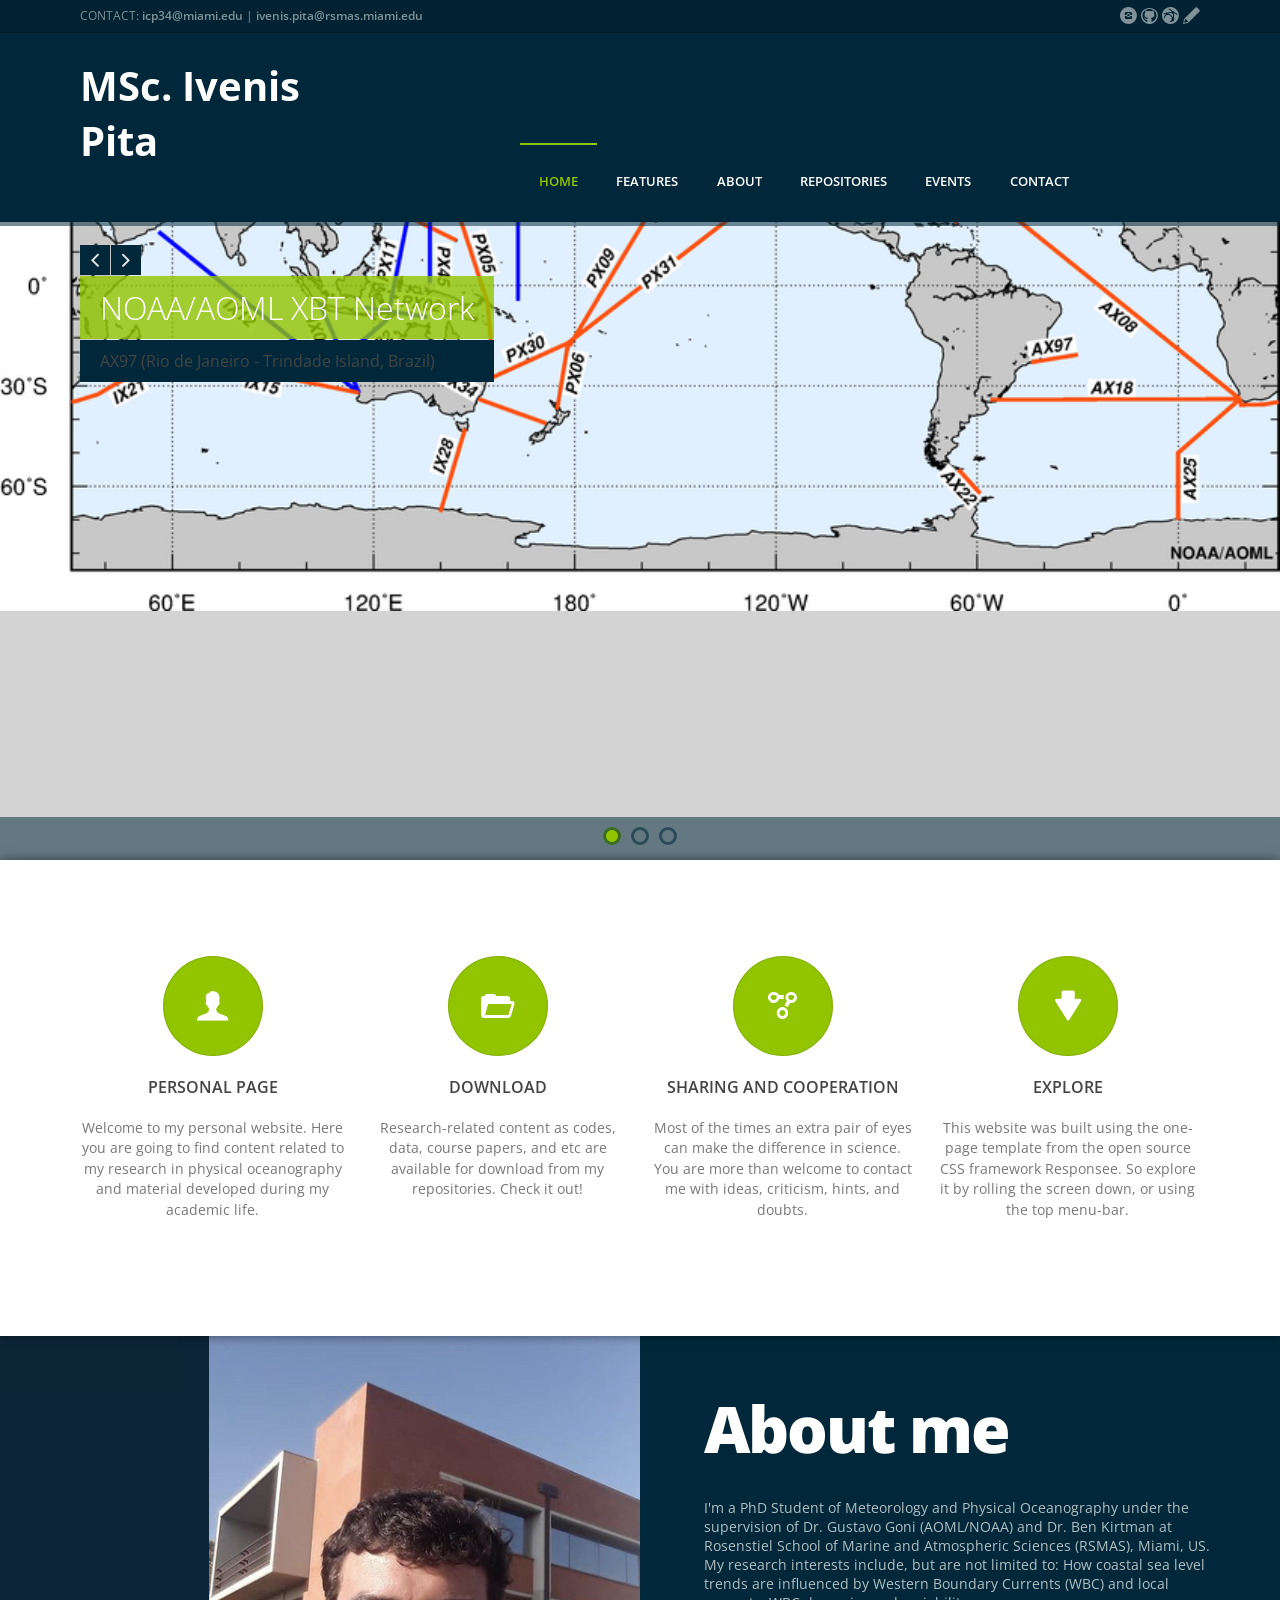
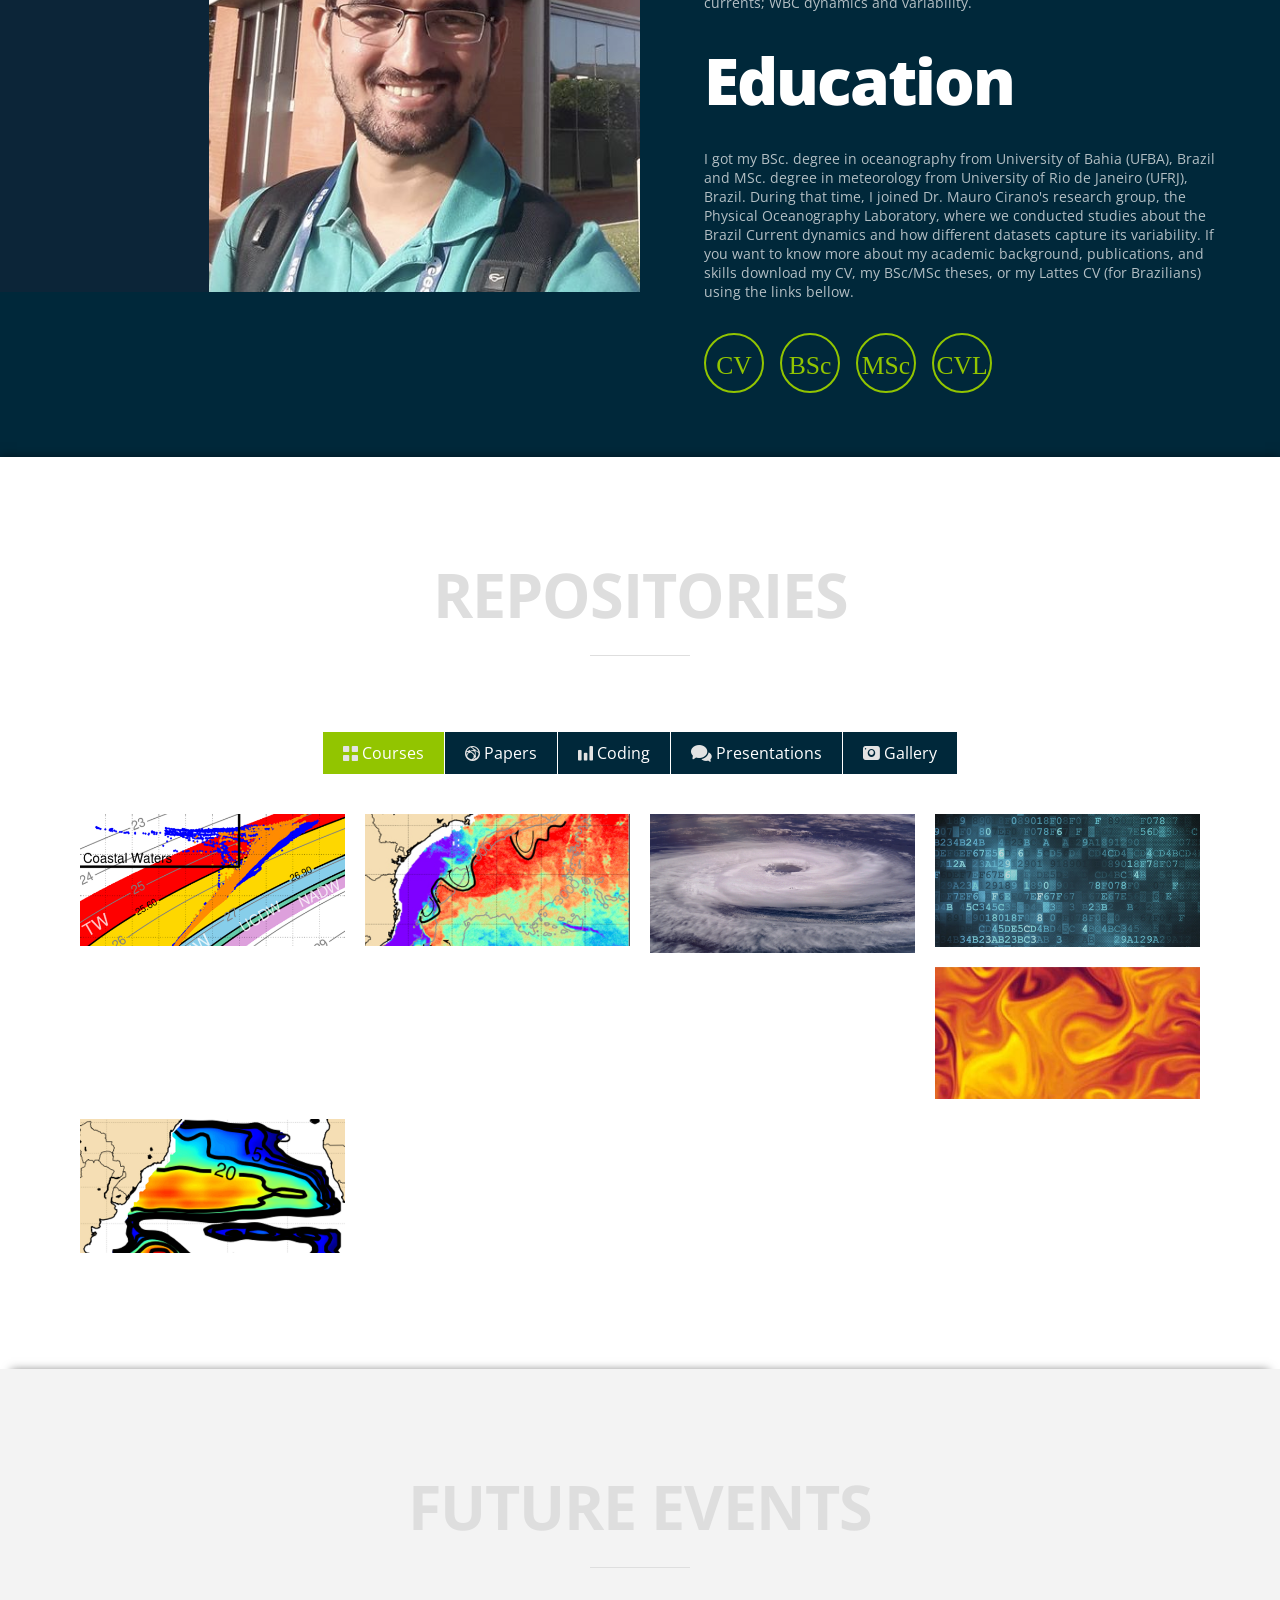
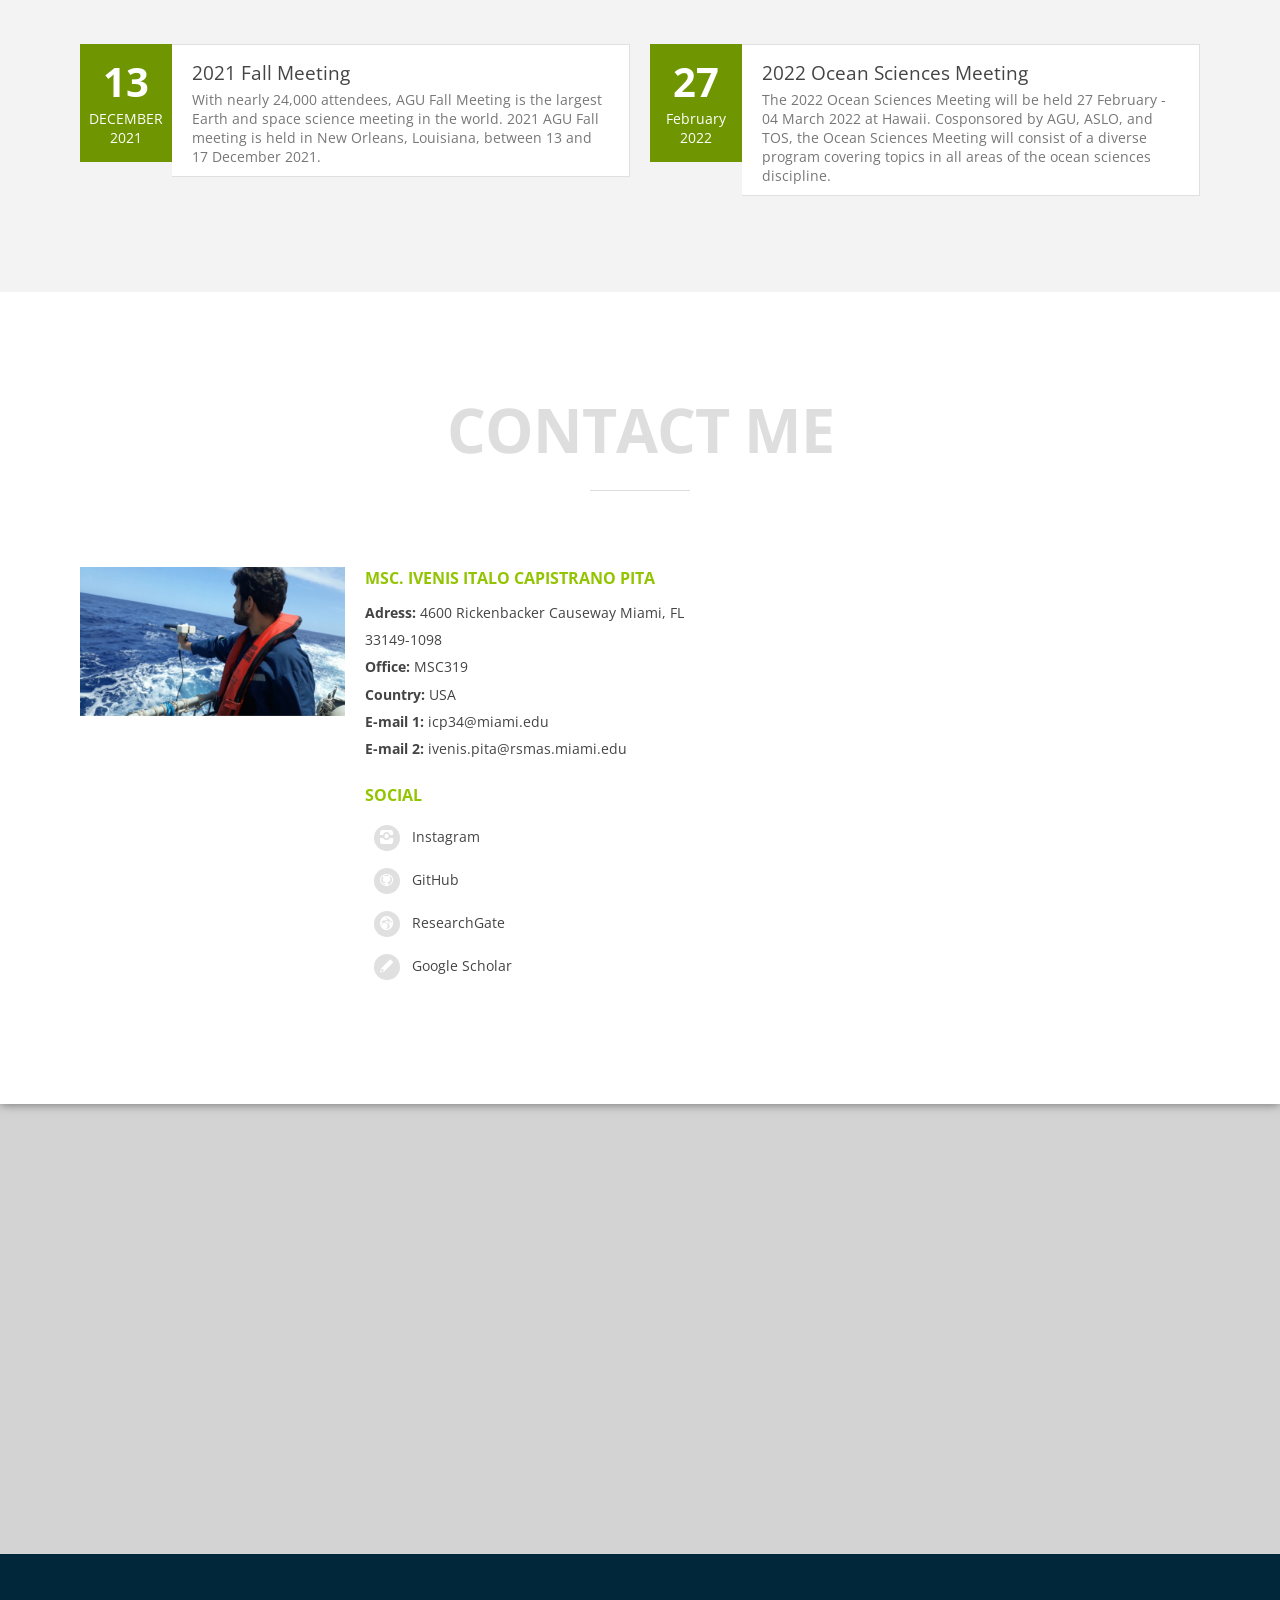
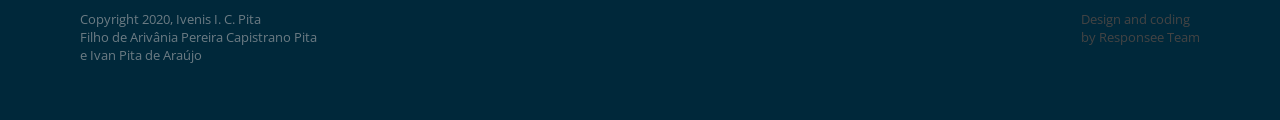
==== commit 8088f61b: "Update index.html" ====
--- a/index.html
+++ b/index.html
@@ -93,7 +93,7 @@
                           </div>
                         </div> 
                         <h2>NOAA/AOML XBT Network</h2>
-                        <p><a href="https://www.aoml.noaa.gov/phod/hdenxbt/ax_home.php?ax=97/">AX97 (Rio de Janeiro - Trindade Island [BR])</a></p>
+                        <p><a href="https://www.aoml.noaa.gov/phod/hdenxbt/ax_home.php?ax=97/">AX97 (Rio de Janeiro - Trindade Island, Brazil)</a></p>
                      </div>
                   </div>
                </div>
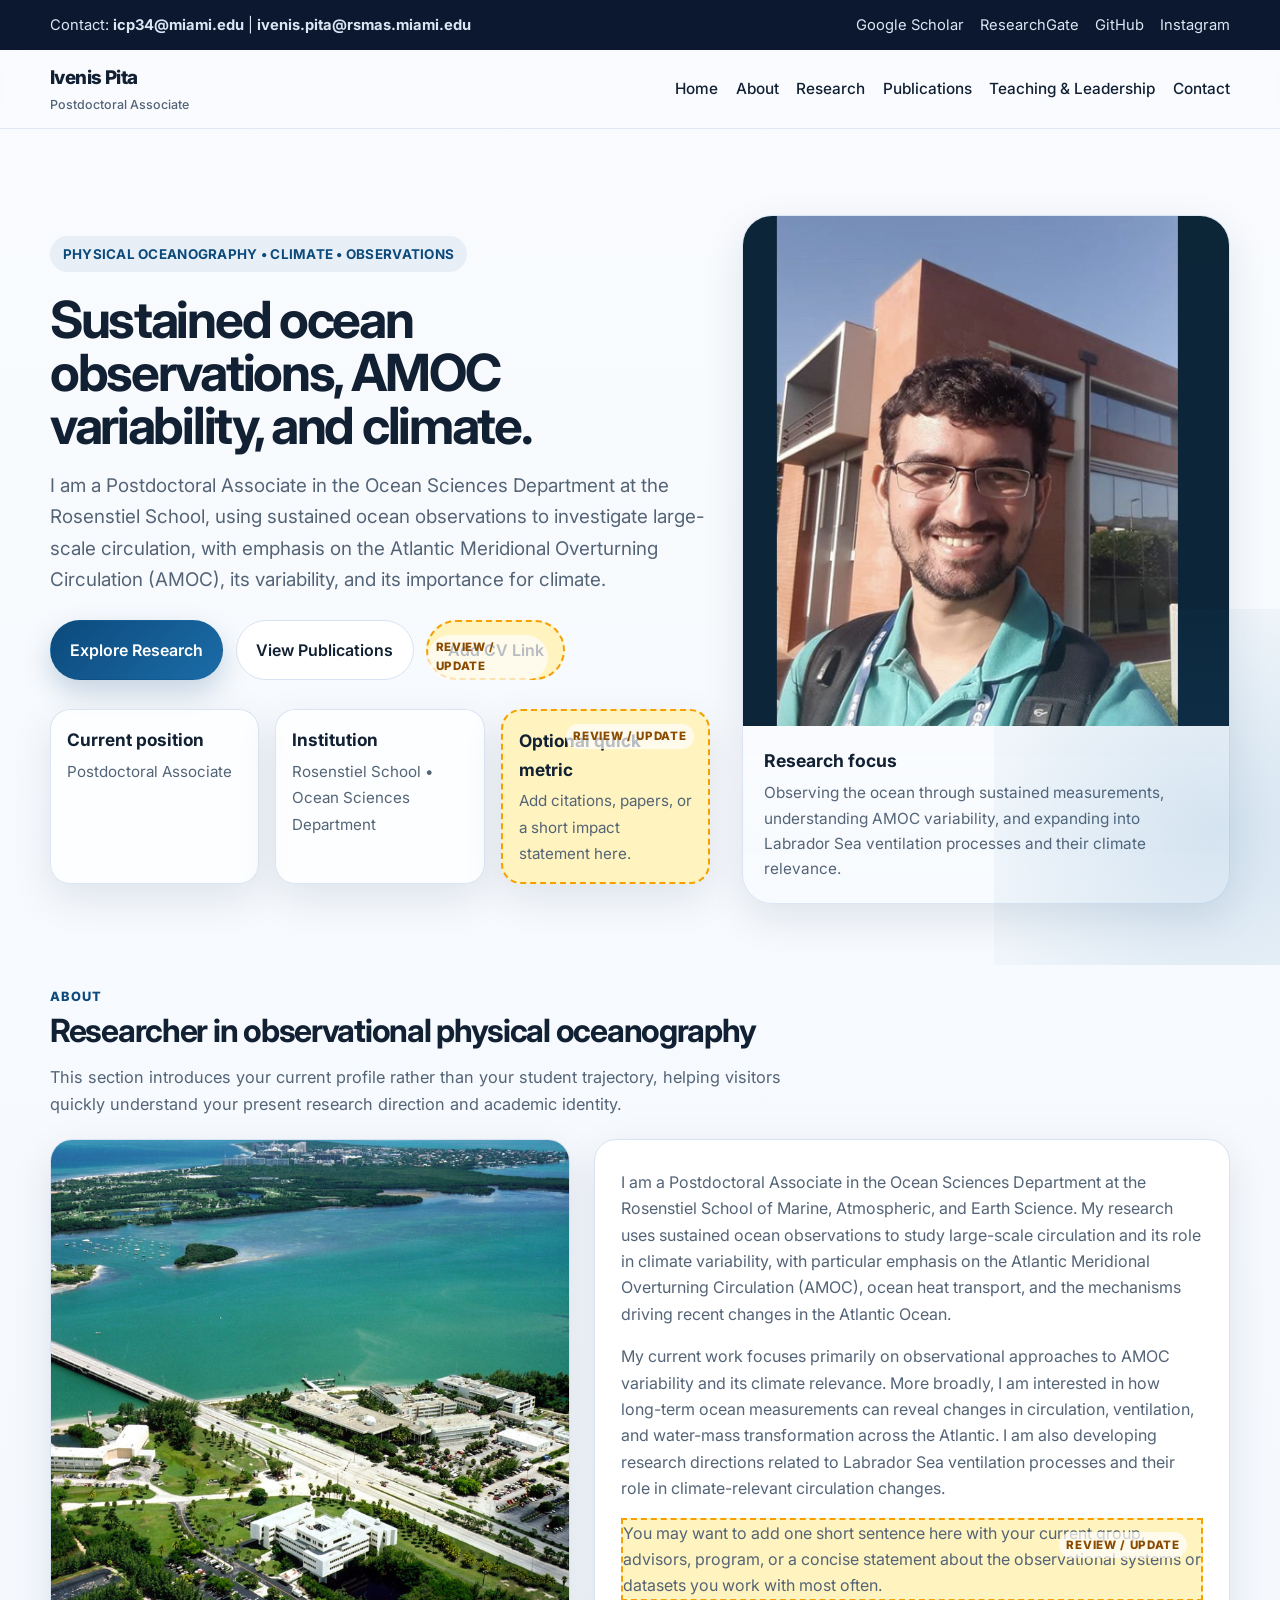
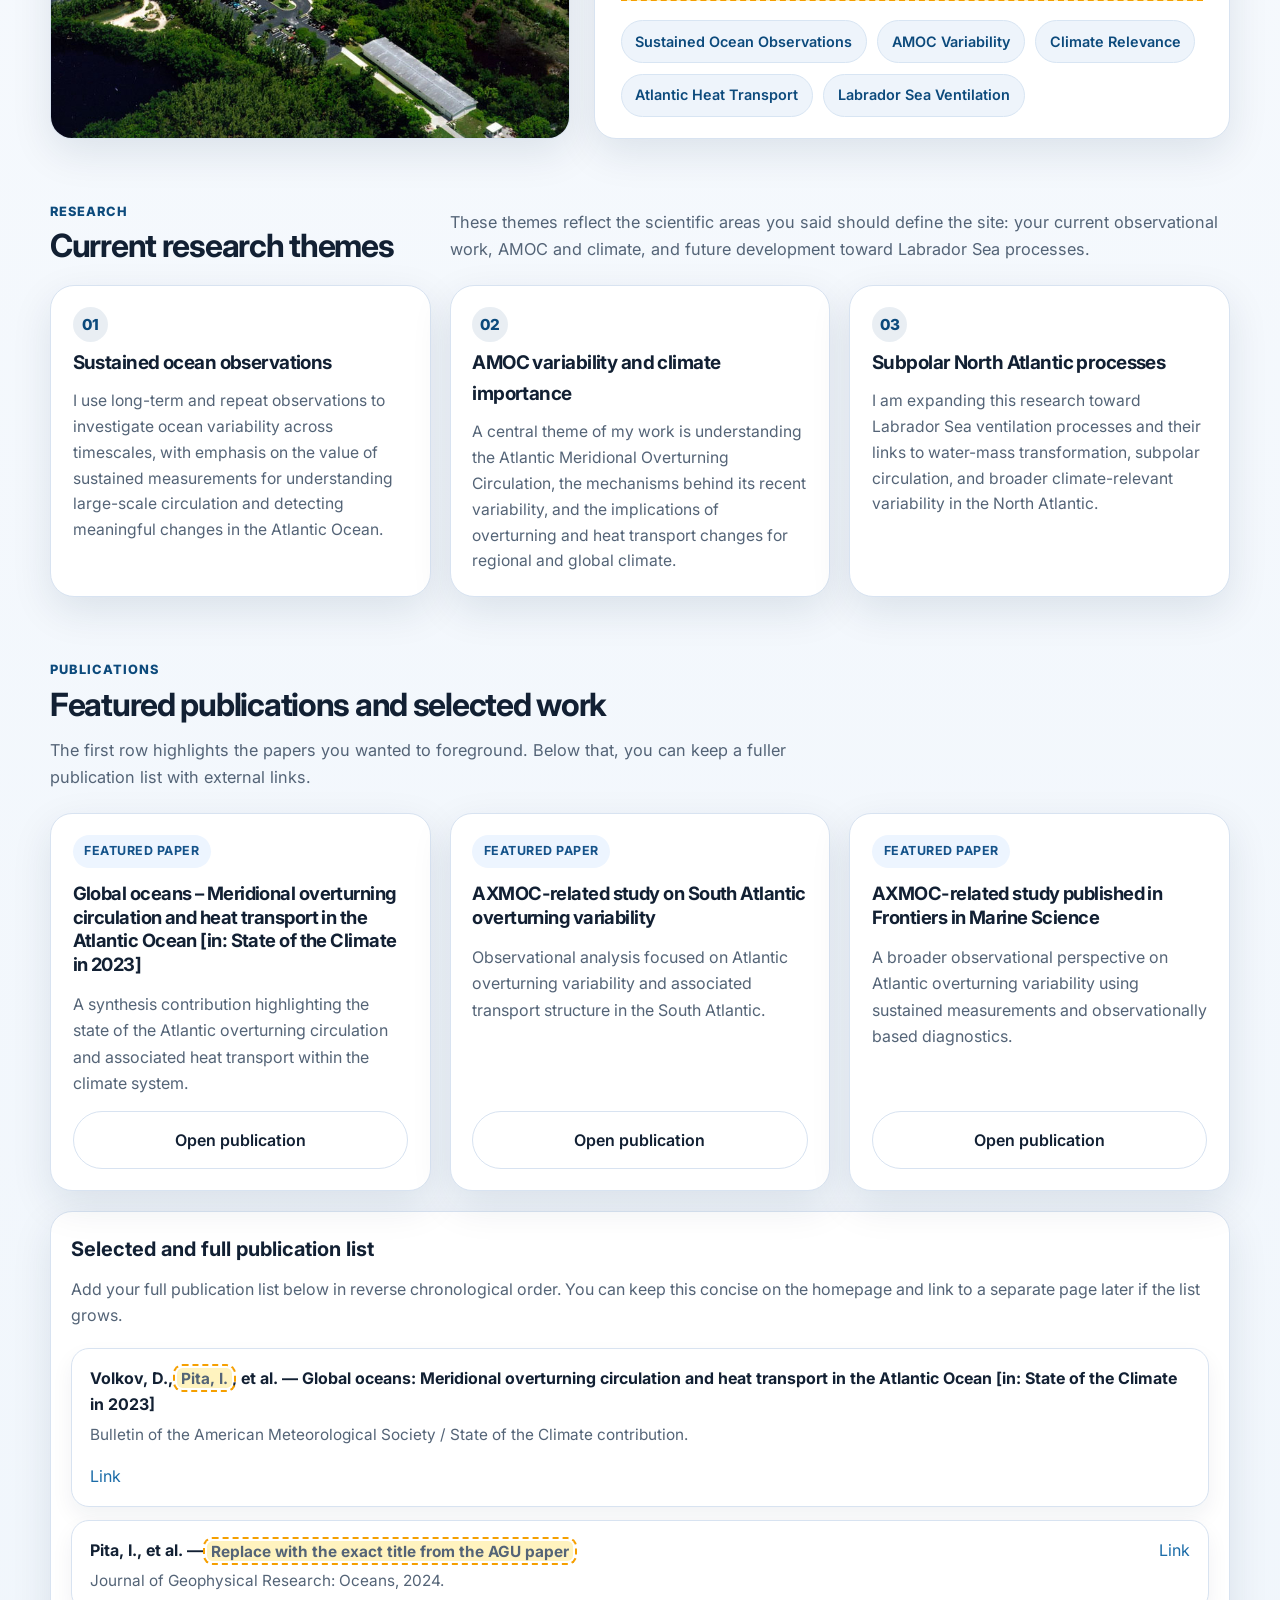
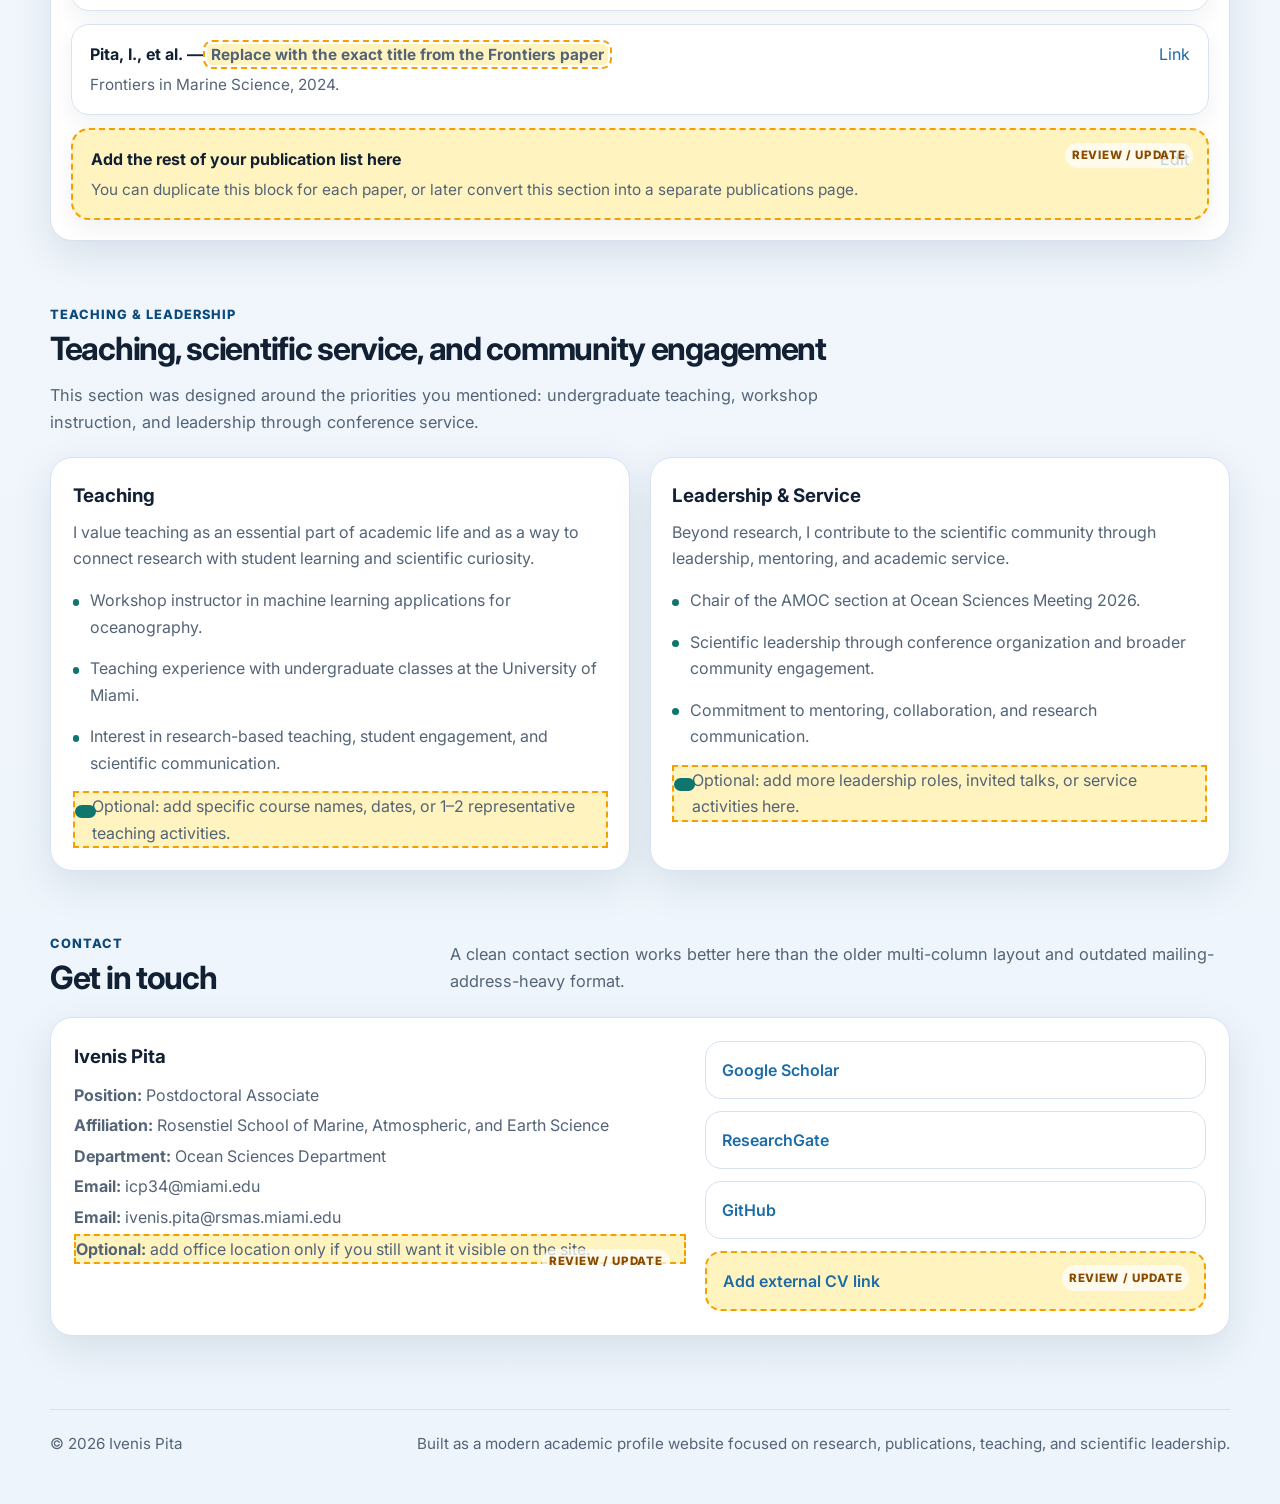
==== commit 94a1f69e: "Add files via upload" ====
--- a/index.html
+++ b/index.html
@@ -1,530 +1,857 @@
-<!DOCTYPE html>
-<html lang="en-US">
-   <head>
-      <meta charset="UTF-8">
-      <meta name="viewport" content="width=device-width, initial-scale=1.0" />
-      <title>Oceanographer Ivenis Pita</title>
-      <link rel="stylesheet" href="css/components.css">
-      <link rel="stylesheet" href="css/responsee.css">
-      <link rel="stylesheet" href="owl-carousel/owl.carousel.css">
-      <link rel="stylesheet" href="owl-carousel/owl.theme.css">
-      <!-- CUSTOM STYLE -->
-      <link rel="stylesheet" href="css/template-style.css">
-      <link href='http://fonts.googleapis.com/css?family=Open+Sans:400,300,600,700,800&subset=latin,latin-ext' rel='stylesheet' type='text/css'>
-      <script type="text/javascript" src="js/jquery-1.8.3.min.js"></script>
-      <script type="text/javascript" src="js/jquery-ui.min.js"></script>    
-      <script type="text/javascript" src="js/modernizr.js"></script>
-      <script type="text/javascript" src="js/responsee.js"></script>
-      <script type="text/javascript" src="js/template-scripts.js"></script> 
-                 
-      <!--[if lt IE 9]>
-	      <script src="http://html5shiv.googlecode.com/svn/trunk/html5.js"></script>
-        <script src="http://css3-mediaqueries-js.googlecode.com/svn/trunk/css3-mediaqueries.js"></script>
-      <![endif]-->
-   </head>
-   <body class="size-1140">
-      <!-- TOP NAV WITH LOGO -->
-      <header>
-         <div id="topbar">
-            <div class="line">
-               <div class="s-12 m-6 l-6">
-                  <p>CONTACT: <strong>icp34@miami.edu</strong> | <strong>ivenis.pita@rsmas.miami.edu</strong></p>
-               </div>
-               <div class="s-12 m-6 l-6">
-                  <div class="social right">
-                     <a href="https://www.instagram.com/ivenispita"><i class="icon-instagram_circle"></i></a> 
-		     <a href="https://github.com/ivenispita"><i class="icon-octopus"></i></a> 
-		     <a href="https://www.researchgate.net/profile/Ivenis_Pita2"><i class="icon-data_science_black"></i></a>
-		     <a href="https://scholar.google.com/citations?user=HHpH-NsAAAAJ&hl=en"><i class="icon-pen"></i></a>
-                  </div>
-               </div>
-            </div>  
-         </div> 
-         <nav>
-            <div class="line">
-               <div class="s-3">
-                  <p class="logo"><strong>MSc. Ivenis Pita</strong></p>
-               </div>
-               <div class="top-nav s-13 l-11">
-                  <p class="nav-text">Custom menu text</p>
-                  <ul class="right">
-                     <li class="active-item"><a href="#carousel">Home</a></li>
-                     <li><a href="#features">Features</a></li>
-                     <li><a href="#about-us">About</a></li>
-                     <li><a href="#our-work">Repositories</a></li>
-                     <li><a href="#latest-news">Events</a></li>                     
-                     <li><a href="#contact">Contact</a></li>
-                  </ul>
-               </div>
-            </div>
-         </nav>
-      </header>  
-      <section>
-         <!-- CAROUSEL --> 
-         <div id="carousel">
-            <div id="owl-demo" class="owl-carousel owl-theme"> 
-               <div class="item">
-                  <img src="img/water.jpg" alt="">
-                  <div class="line"> 
-                     <div class="text hide-s">
-                        <div class="line"> 
-                          <div class="prev-arrow hide-s hide-m">
-                             <i class="icon-chevron_left"></i>
-                          </div>
-                          <div class="next-arrow hide-s hide-m">
-                             <i class="icon-chevron_right"></i>
-                          </div>
-                        </div> 
-                        <h2>Studying the Oceans</h2>
-                        <p>Because the oceans are fascinating and there are so many open questions about how it works, it is impossible to get bored being an oceanographer.</p>
-                     </div>
-                  </div>
-               </div>
-               <div class="item">
-                  <img src="img/xbtnetwork.jpg" alt="">
-                  <div class="line">
-                     <div class="text hide-s"> 
-                        <div class="line"> 
-                          <div class="prev-arrow hide-s hide-m">
-                             <i class="icon-chevron_left"></i>
-                          </div>
-                          <div class="next-arrow hide-s hide-m">
-                             <i class="icon-chevron_right"></i>
-                          </div>
-                        </div> 
-                        <h2>NOAA/AOML XBT Network</h2>
-                        <p><a href="https://www.aoml.noaa.gov/phod/hdenxbt/ax_home.php?ax=97/">AX97 (Rio de Janeiro - Trindade Island, Brazil)</a></p>
-                     </div>
-                  </div>
-               </div>
-               <div class="item">
-                  <img src="img/rsmas.jpg" alt="">
-                  <div class="line">
-                     <div class="text hide-s">
-                        <div class="line"> 
-                          <div class="prev-arrow hide-s hide-m">
-                             <i class="icon-chevron_left"></i>
-                          </div>
-                          <div class="next-arrow hide-s hide-m">
-                             <i class="icon-chevron_right"></i>
-                          </div>
-                        </div> 
-                        <h2>RSMAS</h2>
-                        <p><a href="https://www.rsmas.miami.edu">Rosenstiel School of Marine and Atmospheric Sciences</a></p>
-                     </div>
-                  </div>
-               </div>
-            </div>
-         </div> 
-
-
-
-
-
-
-
-         <!-- FEATURES>
-         Website features, this content if fixed and will never change           
-XXXXXXXXXXXXXXXXXXXXXXXXXXXXXXXXXXXXXXXXXXXXXXXXXXXXXXXXXXXXXXXXXXXXXXXXXXXXXXXXXXXXXXXXXXXXXXXXXXXXXXXXXXXXXXXXXXXXX
-XXXXXXXXXXXXXXXXXXXXXXXXXXXXXXXXXXXXXXXXXXXXXXXXXXXXXXXXXXXXXXXXXXXXXXXXXXXXXXXXXXXXXXXXXXXXXXXXXXXXXXXXXXXXXXXXXXXXX
-         <! FEATURES -->
-         <div id="features">
-            <div class="line">
-               <div class="margin">
-                  <div class="s-12 m-6 l-3 margin-bottom">
-                     <i class="icon-user_male icon3x"></i>
-                     <h2>Personal Page</h2>
-                     <p>Welcome to my personal website. Here you are going to find content related to my research in physical oceanography and material developed during my academic life.</p>
-                  </div>
-                  <div class="s-12 m-6 l-3 margin-bottom">
-                     <i class="icon-file_open icon3x"></i>
-                     <h2>Download</h2>
-                     <p>Research-related content as codes, data, course papers, and etc are available for download from my repositories. Check it out!</p>
-                  </div>
-                  <div class="s-12 m-6 l-3 margin-bottom">
-                     <i class="icon-link_3_nodes icon3x"></i>
-                     <h2>Sharing and Cooperation</h2>
-                     <p>Most of the times an extra pair of eyes can make the difference in science. You are more than welcome to contact me with ideas, criticism, hints, and doubts.</p>
-                  </div>
-                  <div class="s-12 m-6 l-3 margin-bottom">
-                     <i class="icon-arrow_big_down icon3x"></i>
-                     <h2>Explore</h2>
-                     <p>This website was built using the one-page template from the open source CSS framework Responsee. So explore it by rolling the screen down, or using the top menu-bar.</p>
-                  </div>
-               </div>
-            </div>
-         </div>
-
-         <!-- FEATURES>
-XXXXXXXXXXXXXXXXXXXXXXXXXXXXXXXXXXXXXXXXXXXXXXXXXXXXXXXXXXXXXXXXXXXXXXXXXXXXXXXXXXXXXXXXXXXXXXXXXXXXXXXXXXXXXXXXXXXXX    XXXXXXXXXXXXXXXXXXXXXXXXXXXXXXXXXXXXXXXXXXXXXXXXXXXXXXXXXXXXXXXXXXXXXXXXXXXXXXXXXXXXXXXXXXXXXXXXXXXXXXXXXXXXXXXXXXXXX    XXXXXXXXXXXXXXXXXXXXXXXXXXXXXXXXXXXXXXXXXXXXXXXXXXXXXXXXXXXXXXXXXXXXXXXXXXXXXXXXXXXXXXXXXXXXXXXXXXXXXXXXXXXXXXXXXXXXX    
-         <! FEATURES -->
-
-
-
-
-
-
-
-         <!-- ABOUT ME>
-         About me section + education           
-XXXXXXXXXXXXXXXXXXXXXXXXXXXXXXXXXXXXXXXXXXXXXXXXXXXXXXXXXXXXXXXXXXXXXXXXXXXXXXXXXXXXXXXXXXXXXXXXXXXXXXXXXXXXXXXXXXXXX
-XXXXXXXXXXXXXXXXXXXXXXXXXXXXXXXXXXXXXXXXXXXXXXXXXXXXXXXXXXXXXXXXXXXXXXXXXXXXXXXXXXXXXXXXXXXXXXXXXXXXXXXXXXXXXXXXXXXXX
-         <! ABOUT ME -->
-         <div id="about-us">
-            <div class="s-12 m-12 l-6 media-container">
-               <img src="img/me.jpg" alt="">
-            </div>
-            <article class="s-12 m-12 l-6">
-               <h2>About me</h2>
-               <p> I'm a PhD Student of Meteorology and Physical Oceanography under the supervision of Dr. Gustavo Goni (AOML/NOAA) and Dr. Ben Kirtman at Rosenstiel School of Marine and  Atmospheric Sciences (RSMAS), Miami, US. My research interests include, but are not limited to: How coastal sea level trends are influenced by Western Boundary Currents (WBC) and local currents; WBC dynamics and variability.</p>
-               <h2>   </h2>
-              <h2>Education</h2>
-               <p> I got my BSc. degree in oceanography from University of Bahia (UFBA), Brazil and MSc. degree in meteorology from University of Rio de Janeiro (UFRJ), Brazil. During that time, I joined Dr. Mauro Cirano's research group, the Physical Oceanography Laboratory, where we conducted studies about the Brazil Current dynamics and how different datasets capture its variability.
-
-                If you want to know more about my academic background, publications, and skills download my CV, my BSc/MSc theses, or my Lattes CV (for Brazilians) using the links bellow.</p>
-               <div class="about-us-icons">
-                  <a href="files/CV_IvenisPita.pdf" ><i <p>CV</p></i></a> <a href="files/BSc_IvenisPita.pdf" ><i <p>BSc</p></i></a> <a href="files/MSc_IvenisPita.pdf" ><i <p>MSc</p></i></a> <a href="http://lattes.cnpq.br/9283669178350122" ><i <p>CVL</p></i></a>
-               </div>
-            </article>
-         </div>
-
-         <!-- ABOUT ME>
-XXXXXXXXXXXXXXXXXXXXXXXXXXXXXXXXXXXXXXXXXXXXXXXXXXXXXXXXXXXXXXXXXXXXXXXXXXXXXXXXXXXXXXXXXXXXXXXXXXXXXXXXXXXXXXXXXXXXX
-XXXXXXXXXXXXXXXXXXXXXXXXXXXXXXXXXXXXXXXXXXXXXXXXXXXXXXXXXXXXXXXXXXXXXXXXXXXXXXXXXXXXXXXXXXXXXXXXXXXXXXXXXXXXXXXXXXXXX
-XXXXXXXXXXXXXXXXXXXXXXXXXXXXXXXXXXXXXXXXXXXXXXXXXXXXXXXXXXXXXXXXXXXXXXXXXXXXXXXXXXXXXXXXXXXXXXXXXXXXXXXXXXXXXXXXXXXXX
-         <! ABOUT ME -->
-
-
-
-
-
-
-
-
-
-         <!-- REPOSITORIES - COURSES>
-XXXXXXXXXXXXXXXXXXXXXXXXXXXXXXXXXXXXXXXXXXXXXXXXXXXXXXXXXXXXXXXXXXXXXXXXXXXXXXXXXXXXXXXXXXXXXXXXXXXXXXXXXXXXXXXXXXXXX
-XXXXXXXXXXXXXXXXXXXXXXXXXXXXXXXXXXXXXXXXXXXXXXXXXXXXXXXXXXXXXXXXXXXXXXXXXXXXXXXXXXXXXXXXXXXXXXXXXXXXXXXXXXXXXXXXXXXXX
-XXXXXXXXXXXXXXXXXXXXXXXXXXXXXXXXXXXXXXXXXXXXXXXXXXXXXXXXXXXXXXXXXXXXXXXXXXXXXXXXXXXXXXXXXXXXXXXXXXXXXXXXXXXXXXXXXXXXX
-         <! REPOSITORIES - COURSES -->
-         <div id="our-work">
-            <div class="line">
-               <h2 class="section-title">Repositories</h2>
-               <div class="tabs">
-                  <div class="tab-item tab-active">
-                    <a class="tab-label active-btn"><i class="icon-reorder_square"></i> Courses</a>
-                    <div class="tab-content">
-                      <div class="margin">
-                        <div class="s-12 m-6 l-3"><a href="https://github.com/ivenispita/science_mode/tree/master/courses/MPO603" class="our-work-container lightbox margin-bottom"><div class="our-work-text"><h4>MPO603</h4><p>Fall 2019 - Physical Oceanography (taught by Dr. Arthur Mariano)</p></div><img src="img/courses/po.jpg" alt=""></a></div>     
- 
-                        <div class="s-12 m-6 l-3"><a href="https://github.com/ivenispita/science_mode/tree/master/courses/MPO611" class="our-work-container lightbox margin-bottom"><div class="our-work-text"><h4>MPO611</h4><p>Fall 2019 - Geophysical Fluid Dynamics I (taught by Dr. Tamay Ozgokmen)</p></div><img src="img/courses/gfd.jpg" alt=""></a></div>
- 
-			<div class="s-12 m-6 l-3"><a href="https://github.com/ivenispita/science_mode/tree/master/courses/MPO651" class="our-work-container lightbox margin-bottom"><div class="our-work-text"><h4>MPO651</h4><p>Fall 2019f - Introduction to Atmospheric Dynamics (taught by Dr. Brian Mapes)</p></div><img src="img/courses/atm_dyn.jpg" alt=""></a></div>
- 
-                        <div class="s-12 m-6 l-3"><a href="https://github.com/ivenispita/science_mode/tree/master/courses/MPO624" class="our-work-container lightbox margin-bottom"><div class="our-work-text"><h4>MPO624</h4><p>Spring 2020 - Applied Data Analysis (taught by Dr. Brian Mapes)</p></div><img src="img/courses/data_analysis.jpg" alt=""></a></div>
-
-                        <div class="s-12 m-6 l-3"><a href="https://github.com/ivenispita/science_mode/tree/master/courses/MPO711" class="our-work-container lightbox margin-bottom"><div class="our-work-text"><h4>MPO711</h4><p>Spring 2020 - Geophysical Fluid Dynamics II (taught by Dr. Arthur Mariano)</p></div><img src="img/courses/gfd2.jpg" alt=""></a></div>
-
-                        <div class="s-12 m-6 l-3"><a href="https://github.com/ivenispita/science_mode/tree/master/courses/MPO712" class="our-work-container lightbox margin-bottom"><div class="our-work-text"><h4>MPO712</h4><p>Spring 2020 - Large-scale ocean circulation (taught by Dr. William Johns)</p></div><img src="img/courses/large.jpg" alt=""></a></div>
-
-                      </div>
-                    </div>  
-                  </div>
-
-         <!-- REPOSITORIES - COURSES>
-XXXXXXXXXXXXXXXXXXXXXXXXXXXXXXXXXXXXXXXXXXXXXXXXXXXXXXXXXXXXXXXXXXXXXXXXXXXXXXXXXXXXXXXXXXXXXXXXXXXXXXXXXXXXXXXXXXXXX
-XXXXXXXXXXXXXXXXXXXXXXXXXXXXXXXXXXXXXXXXXXXXXXXXXXXXXXXXXXXXXXXXXXXXXXXXXXXXXXXXXXXXXXXXXXXXXXXXXXXXXXXXXXXXXXXXXXXXX
-XXXXXXXXXXXXXXXXXXXXXXXXXXXXXXXXXXXXXXXXXXXXXXXXXXXXXXXXXXXXXXXXXXXXXXXXXXXXXXXXXXXXXXXXXXXXXXXXXXXXXXXXXXXXXXXXXXXXX
-         <! REPOSITORIES - COURSES -->
-
-		       
-		       
-		       
-		       
-		       
-		       
-	<!-- REPOSITORIES - PAPERS>
-XXXXXXXXXXXXXXXXXXXXXXXXXXXXXXXXXXXXXXXXXXXXXXXXXXXXXXXXXXXXXXXXXXXXXXXXXXXXXXXXXXXXXXXXXXXXXXXXXXXXXXXXXXXXXXXXXXXXX
-XXXXXXXXXXXXXXXXXXXXXXXXXXXXXXXXXXXXXXXXXXXXXXXXXXXXXXXXXXXXXXXXXXXXXXXXXXXXXXXXXXXXXXXXXXXXXXXXXXXXXXXXXXXXXXXXXXXXX
-XXXXXXXXXXXXXXXXXXXXXXXXXXXXXXXXXXXXXXXXXXXXXXXXXXXXXXXXXXXXXXXXXXXXXXXXXXXXXXXXXXXXXXXXXXXXXXXXXXXXXXXXXXXXXXXXXXXXX
-         <! REPOSITORIES - PAPERS -->
-
-                  <div class="tab-item">
-                    <a class="tab-label"><i class="icon-data_science"></i> Papers</a>        
-                    <div class="tab-content">
-                      <div class="margin">
-                        <div class="s-12 m-6 l-3"><a href="https://github.com/ivenispita/science_mode/tree/master/papers/Pita_et_al_2020.pdf" class="our-work-container lightbox margin-bottom"><div class="our-work-text"><h4>Pita et. al. (2020)</h4><p>An assessment of Brazil Current surface velocity and associated transport near 22S: XBT and altimetry data</p></div><img src="img/papers/pita_etal_2020.jpg" alt=""></a></div>
-
-<!--			<div class="s-12 m-6 l-3"><a href="https://github.com/tiagobilo/ModelSubset" class="our-work-container lightbox margin-bottom"><div class="our-work-text"><h4>python package "models"</h4><p>Get a subset from OGCMs outputs</p></div><img src="img/coding/models.jpg" alt=""></a></div>
--->
-			    </div>
-                    </div>  
-                  </div>
-
-         <!-- REPOSITORIES - CODING>
-XXXXXXXXXXXXXXXXXXXXXXXXXXXXXXXXXXXXXXXXXXXXXXXXXXXXXXXXXXXXXXXXXXXXXXXXXXXXXXXXXXXXXXXXXXXXXXXXXXXXXXXXXXXXXXXXXXXXX
-XXXXXXXXXXXXXXXXXXXXXXXXXXXXXXXXXXXXXXXXXXXXXXXXXXXXXXXXXXXXXXXXXXXXXXXXXXXXXXXXXXXXXXXXXXXXXXXXXXXXXXXXXXXXXXXXXXXXX
-XXXXXXXXXXXXXXXXXXXXXXXXXXXXXXXXXXXXXXXXXXXXXXXXXXXXXXXXXXXXXXXXXXXXXXXXXXXXXXXXXXXXXXXXXXXXXXXXXXXXXXXXXXXXXXXXXXXXX
-         <! REPOSITORIES - CODING -->
-		       
-
-
-
-
-
-         <!-- REPOSITORIES - CODING>
-XXXXXXXXXXXXXXXXXXXXXXXXXXXXXXXXXXXXXXXXXXXXXXXXXXXXXXXXXXXXXXXXXXXXXXXXXXXXXXXXXXXXXXXXXXXXXXXXXXXXXXXXXXXXXXXXXXXXX
-XXXXXXXXXXXXXXXXXXXXXXXXXXXXXXXXXXXXXXXXXXXXXXXXXXXXXXXXXXXXXXXXXXXXXXXXXXXXXXXXXXXXXXXXXXXXXXXXXXXXXXXXXXXXXXXXXXXXX
-XXXXXXXXXXXXXXXXXXXXXXXXXXXXXXXXXXXXXXXXXXXXXXXXXXXXXXXXXXXXXXXXXXXXXXXXXXXXXXXXXXXXXXXXXXXXXXXXXXXXXXXXXXXXXXXXXXXXX
-         <! REPOSITORIES - CODING -->
-
-                  <div class="tab-item">
-                    <a class="tab-label"><i class="icon-chart"></i> Coding</a>        
-                    <div class="tab-content">
-                      <div class="margin">
-                        <div class="s-12 m-6 l-3"><a class="our-work-container lightbox margin-bottom"><div class="our-work-text"><h4>Under Construction</h4><p>No content</p></div><img src="img/contact.jpg" alt=""></a></div>
-
-<!--			<div class="s-12 m-6 l-3"><a href="https://github.com/tiagobilo/ModelSubset" class="our-work-container lightbox margin-bottom"><div class="our-work-text"><h4>python package "models"</h4><p>Get a subset from OGCMs outputs</p></div><img src="img/coding/models.jpg" alt=""></a></div>
--->
-			    </div>
-                    </div>  
-                  </div>
-
-         <!-- REPOSITORIES - CODING>
-XXXXXXXXXXXXXXXXXXXXXXXXXXXXXXXXXXXXXXXXXXXXXXXXXXXXXXXXXXXXXXXXXXXXXXXXXXXXXXXXXXXXXXXXXXXXXXXXXXXXXXXXXXXXXXXXXXXXX
-XXXXXXXXXXXXXXXXXXXXXXXXXXXXXXXXXXXXXXXXXXXXXXXXXXXXXXXXXXXXXXXXXXXXXXXXXXXXXXXXXXXXXXXXXXXXXXXXXXXXXXXXXXXXXXXXXXXXX
-XXXXXXXXXXXXXXXXXXXXXXXXXXXXXXXXXXXXXXXXXXXXXXXXXXXXXXXXXXXXXXXXXXXXXXXXXXXXXXXXXXXXXXXXXXXXXXXXXXXXXXXXXXXXXXXXXXXXX
-         <! REPOSITORIES - CODING -->
-
-
-
-
-
-
-
-         <!-- REPOSITORIES - Presentations>
-XXXXXXXXXXXXXXXXXXXXXXXXXXXXXXXXXXXXXXXXXXXXXXXXXXXXXXXXXXXXXXXXXXXXXXXXXXXXXXXXXXXXXXXXXXXXXXXXXXXXXXXXXXXXXXXXXXXXX
-XXXXXXXXXXXXXXXXXXXXXXXXXXXXXXXXXXXXXXXXXXXXXXXXXXXXXXXXXXXXXXXXXXXXXXXXXXXXXXXXXXXXXXXXXXXXXXXXXXXXXXXXXXXXXXXXXXXXX
-XXXXXXXXXXXXXXXXXXXXXXXXXXXXXXXXXXXXXXXXXXXXXXXXXXXXXXXXXXXXXXXXXXXXXXXXXXXXXXXXXXXXXXXXXXXXXXXXXXXXXXXXXXXXXXXXXXXXX
-         <! REPOSITORIES - Presentations -->
-                  <div class="tab-item">
-                    <a class="tab-label"><i class="icon-discussion"></i> Presentations</a>
-                    <div class="tab-content">
-                      <div class="margin">
-                        <div class="s-12 m-6 l-3"><a href="presentations/poster_OceanPredict.pdf" class="our-work-container lightbox margin-bottom"><div class="our-work-text"><h4>OceanPredict 2019</h4><p>O An assessment of the Brazil Current structure and variability based on ocean prediction systems and in situ measurements along the NOAA high-density XBT transect (Cruz et. al., 2019)</p></div><img src="img/presentations/poster_oceanpredict2019.jpg" alt=""></a></div>
-                        
-			<div class="s-12 m-6 l-3"><a href="presentations/poster_CAW11_2018.pdf" class="our-work-container lightbox margin-bottom"><div class="our-work-text"><h4>Coastal Altimetry Workshop 2018</h4><p>O The importance of altimetry data on deciphering Brazil Current core velocities and corresponding colume transport</p></div><img src="img/presentations/poster_caw2018.jpg" alt=""></a></div>
-                        
-			<div class="s-12 m-6 l-3"><a href="presentations/slides_CAW11_2018.pdf" class="our-work-container lightbox margin-bottom"><div class="our-work-text"><h4>Coastal Altimetry Workshop 2018 (poster introduction)</h4><p>O The importance of altimetry data on deciphering Brazil Current core velocities and corresponding colume transport</p></div><img src="img/presentations/slides_caw2018.jpg" alt=""></a></div>
-
-			<div class="s-12 m-6 l-3"><a href="presentations/oral_COLACMAR2017.pdf" class="our-work-container lightbox margin-bottom"><div class="our-work-text"><h4>COLACMAR 2017</h4><p>O Estimativas de transporte de volume da Corrente do Brasil ao longo da radial AX97: dados in situ e altimetricos</p></div><img src="img/presentations/oral_colacmar2017.jpg" alt=""></a></div>
-      
-			<div class="s-12 m-6 l-3"><a href="presentations/poster_COLACMAR2017.pdf" class="our-work-container lightbox margin-bottom"><div class="our-work-text"><h4>COLACMAR 2017</h4><p>O Preliminary feasibility study for the implementation of an artificial surf reef in Albany, Western Australia</p></div><img src="img/presentations/poster_colacmar2017.jpg" alt=""></a></div>
-                      </div>
-                    </div>  
-                  </div>
-
-         <!-- REPOSITORIES - Presentations>
-XXXXXXXXXXXXXXXXXXXXXXXXXXXXXXXXXXXXXXXXXXXXXXXXXXXXXXXXXXXXXXXXXXXXXXXXXXXXXXXXXXXXXXXXXXXXXXXXXXXXXXXXXXXXXXXXXXXXX
-XXXXXXXXXXXXXXXXXXXXXXXXXXXXXXXXXXXXXXXXXXXXXXXXXXXXXXXXXXXXXXXXXXXXXXXXXXXXXXXXXXXXXXXXXXXXXXXXXXXXXXXXXXXXXXXXXXXXX
-XXXXXXXXXXXXXXXXXXXXXXXXXXXXXXXXXXXXXXXXXXXXXXXXXXXXXXXXXXXXXXXXXXXXXXXXXXXXXXXXXXXXXXXXXXXXXXXXXXXXXXXXXXXXXXXXXXXXX
-         <! REPOSITORIES - Presentations -->
-
-
-
-
-
-
-
-         <!-- REPOSITORIES - Gallery>
-XXXXXXXXXXXXXXXXXXXXXXXXXXXXXXXXXXXXXXXXXXXXXXXXXXXXXXXXXXXXXXXXXXXXXXXXXXXXXXXXXXXXXXXXXXXXXXXXXXXXXXXXXXXXXXXXXXXXX
-XXXXXXXXXXXXXXXXXXXXXXXXXXXXXXXXXXXXXXXXXXXXXXXXXXXXXXXXXXXXXXXXXXXXXXXXXXXXXXXXXXXXXXXXXXXXXXXXXXXXXXXXXXXXXXXXXXXXX
-XXXXXXXXXXXXXXXXXXXXXXXXXXXXXXXXXXXXXXXXXXXXXXXXXXXXXXXXXXXXXXXXXXXXXXXXXXXXXXXXXXXXXXXXXXXXXXXXXXXXXXXXXXXXXXXXXXXXX
-         <! REPOSITORIES - Gallery -->
-                  <div class="tab-item">
-                    <a class="tab-label"><i class="icon-camera"></i> Gallery</a>
-                    <div class="tab-content">
-                      <div class="margin">
-                        <div class="s-12 m-6 l-3"><a class="our-work-container lightbox margin-bottom"><div class="our-work-text"><h4>XBT deployment</h4><p>XBT launch along AX97 high-density XBT transect under the scope of MOVAR project</p></div><img src="img/gallery/XBT.jpg" alt=""></a></div>
-                       
-			<div class="s-12 m-6 l-3"><a class="our-work-container lightbox margin-bottom"><div class="our-work-text"><h4>XBT deployment (2)</h4><p>XBT launch along AX97 high-density XBT transect under the scope of MOVAR project</p></div><img src="img/gallery/XBT1.jpg" alt=""></a></div>
-                      </div>
-                    </div>  
-                  </div>
-               </div>
-            </div>
-         </div>
-         <!-- REPOSITORIES - Gallery>
-XXXXXXXXXXXXXXXXXXXXXXXXXXXXXXXXXXXXXXXXXXXXXXXXXXXXXXXXXXXXXXXXXXXXXXXXXXXXXXXXXXXXXXXXXXXXXXXXXXXXXXXXXXXXXXXXXXXXX
-XXXXXXXXXXXXXXXXXXXXXXXXXXXXXXXXXXXXXXXXXXXXXXXXXXXXXXXXXXXXXXXXXXXXXXXXXXXXXXXXXXXXXXXXXXXXXXXXXXXXXXXXXXXXXXXXXXXXX
-XXXXXXXXXXXXXXXXXXXXXXXXXXXXXXXXXXXXXXXXXXXXXXXXXXXXXXXXXXXXXXXXXXXXXXXXXXXXXXXXXXXXXXXXXXXXXXXXXXXXXXXXXXXXXXXXXXXXX
-         <! REPOSITORIES - Gallery -->
-
-
-
-
-
-
-
-
-
-         <!-- EVENTS>
-XXXXXXXXXXXXXXXXXXXXXXXXXXXXXXXXXXXXXXXXXXXXXXXXXXXXXXXXXXXXXXXXXXXXXXXXXXXXXXXXXXXXXXXXXXXXXXXXXXXXXXXXXXXXXXXXXXXXX
-XXXXXXXXXXXXXXXXXXXXXXXXXXXXXXXXXXXXXXXXXXXXXXXXXXXXXXXXXXXXXXXXXXXXXXXXXXXXXXXXXXXXXXXXXXXXXXXXXXXXXXXXXXXXXXXXXXXXX
-XXXXXXXXXXXXXXXXXXXXXXXXXXXXXXXXXXXXXXXXXXXXXXXXXXXXXXXXXXXXXXXXXXXXXXXXXXXXXXXXXXXXXXXXXXXXXXXXXXXXXXXXXXXXXXXXXXXXX
-         <! EVENTS -->
-         <div id="latest-news">
-            <div class="line">
-              <h2 class="section-title">Future Events</h2> 
-              <div class="margin">
-                <div class="s-12 m-6 l-6">
-                  <div class="s-12 l-2">
-                    <div class="news-date">
-                      <p class="day">13</p><p class="month">DECEMBER</p><p class="year">2021</p>
-                    </div>
-                  </div>
-                  <div class="s-12 l-10">
-                    <div class="news-text">
-                      <a href="https://www.agu.org/Fall-Meeting" ><h4>2021 Fall Meeting</h4></a>
-                      <p>With nearly 24,000 attendees, AGU Fall Meeting is the largest Earth and space science meeting in the world. 2021 AGU Fall meeting is held in New Orleans, Louisiana, between 13 and 17 December 2021.</p>
-                    </div>
-                  </div>   
-                </div>
-                <div class="s-12 m-6 l-6">
-                  <div class="s-12 l-2">
-                    <div class="news-date">
-                      <p class="day">27</p><p class="month">February</p><p class="year">2022</p>
-                    </div>
-                  </div>
-                  <div class="s-12 l-10">
-                    <div class="news-text">
-                      <a href="https://www.aslo.org/meetings/" ><h4>2022 Ocean Sciences Meeting</h4></a>
-                      <p>The 2022 Ocean Sciences Meeting will be held 27 February - 04 March 2022 at Hawaii. Cosponsored by AGU, ASLO, and TOS, the Ocean Sciences Meeting will consist of a diverse program covering topics in all areas of the ocean sciences discipline.</p>
-                    </div>
-                  </div>   
-                </div> 
-              </div>
-            </div>
-         </div>
-
-         <!-- EVENTS>
-XXXXXXXXXXXXXXXXXXXXXXXXXXXXXXXXXXXXXXXXXXXXXXXXXXXXXXXXXXXXXXXXXXXXXXXXXXXXXXXXXXXXXXXXXXXXXXXXXXXXXXXXXXXXXXXXXXXXX
-XXXXXXXXXXXXXXXXXXXXXXXXXXXXXXXXXXXXXXXXXXXXXXXXXXXXXXXXXXXXXXXXXXXXXXXXXXXXXXXXXXXXXXXXXXXXXXXXXXXXXXXXXXXXXXXXXXXXX
-XXXXXXXXXXXXXXXXXXXXXXXXXXXXXXXXXXXXXXXXXXXXXXXXXXXXXXXXXXXXXXXXXXXXXXXXXXXXXXXXXXXXXXXXXXXXXXXXXXXXXXXXXXXXXXXXXXXXX
-         <! EVENTS -->
-
-
-
-
-
-
-
-         <!-- CONTACT>
-XXXXXXXXXXXXXXXXXXXXXXXXXXXXXXXXXXXXXXXXXXXXXXXXXXXXXXXXXXXXXXXXXXXXXXXXXXXXXXXXXXXXXXXXXXXXXXXXXXXXXXXXXXXXXXXXXXXXX
-XXXXXXXXXXXXXXXXXXXXXXXXXXXXXXXXXXXXXXXXXXXXXXXXXXXXXXXXXXXXXXXXXXXXXXXXXXXXXXXXXXXXXXXXXXXXXXXXXXXXXXXXXXXXXXXXXXXXX
-XXXXXXXXXXXXXXXXXXXXXXXXXXXXXXXXXXXXXXXXXXXXXXXXXXXXXXXXXXXXXXXXXXXXXXXXXXXXXXXXXXXXXXXXXXXXXXXXXXXXXXXXXXXXXXXXXXXXX
-         <! CONTACT -->
-         <div id="contact">
-            <div class="line">
-               <h2 class="section-title">Contact Me</h2>
-               <div class="margin">
-                  <div class="s-3 m-3 l-3 hide-m hide-s margin-bottom right-align">
-                    <img src="img/me1.jpg" alt="">
-                  </div>
-                  <div class="s-12 m-12 l-4 margin-bottom right-align">
-                     <h3>MSc. Ivenis Italo Capistrano Pita</h3>
-                     <address>
-                        <p><strong>Adress:</strong> 4600 Rickenbacker Causeway Miami, FL 33149-1098</p>
-                        <p><strong>Office:</strong> MSC319</p>
-                        <p><strong>Country:</strong> USA</p>
-                        <p><strong>E-mail 1:</strong> icp34@miami.edu</p>
-                        <p><strong>E-mail 2:</strong> ivenis.pita@rsmas.miami.edu</p>                        
-                     </address>
-                     <br />
-                     <h3>Social</h3>
-                     <p><i class="icon-instagram icon"></i> <a href="https://www.instagram.com/ivenispita">Instagram</a></p>
-                     <p><i class="icon-octopus"></i> <a href="https://github.com/ivenispita">GitHub</a></p>
-                     <p><i class="icon-data_science_black"></i> <a href="https://www.researchgate.net/profile/Ivenis_Pita2">ResearchGate</a></p>
-                     <p><i class="icon-pen"></i> <a href="https://scholar.google.com/citations?user=HHpH-NsAAAAJ&hl=en">Google Scholar</a></p>                     
-                  </div>
-               </div>
-            </div>
-         </div>
-
-         <!-- CONTACT>
-XXXXXXXXXXXXXXXXXXXXXXXXXXXXXXXXXXXXXXXXXXXXXXXXXXXXXXXXXXXXXXXXXXXXXXXXXXXXXXXXXXXXXXXXXXXXXXXXXXXXXXXXXXXXXXXXXXXXX
-XXXXXXXXXXXXXXXXXXXXXXXXXXXXXXXXXXXXXXXXXXXXXXXXXXXXXXXXXXXXXXXXXXXXXXXXXXXXXXXXXXXXXXXXXXXXXXXXXXXXXXXXXXXXXXXXXXXXX
-XXXXXXXXXXXXXXXXXXXXXXXXXXXXXXXXXXXXXXXXXXXXXXXXXXXXXXXXXXXXXXXXXXXXXXXXXXXXXXXXXXXXXXXXXXXXXXXXXXXXXXXXXXXXXXXXXXXXX
-         <! CONTACT -->
-
-
-
-
-
-
-
-         <!-- MAP>
-XXXXXXXXXXXXXXXXXXXXXXXXXXXXXXXXXXXXXXXXXXXXXXXXXXXXXXXXXXXXXXXXXXXXXXXXXXXXXXXXXXXXXXXXXXXXXXXXXXXXXXXXXXXXXXXXXXXXX
-XXXXXXXXXXXXXXXXXXXXXXXXXXXXXXXXXXXXXXXXXXXXXXXXXXXXXXXXXXXXXXXXXXXXXXXXXXXXXXXXXXXXXXXXXXXXXXXXXXXXXXXXXXXXXXXXXXXXX
-XXXXXXXXXXXXXXXXXXXXXXXXXXXXXXXXXXXXXXXXXXXXXXXXXXXXXXXXXXXXXXXXXXXXXXXXXXXXXXXXXXXXXXXXXXXXXXXXXXXXXXXXXXXXXXXXXXXXX
-         <! MAP -->
-
-         <div id="map-block">  	  
-            <iframe src="https://www.google.com/maps/embed/v1/place?q=place_id:ChIJKelZy7-12YgRofl8aUqGZ1A&key=AIzaSyDOjxrmcsvmgp7IUPWszZAJoi5ExRycYTA" width="100%" height="450" frameborder="0" style="border:0"></iframe>
-         </div>
-      </section>
-         <!-- MAP>
-XXXXXXXXXXXXXXXXXXXXXXXXXXXXXXXXXXXXXXXXXXXXXXXXXXXXXXXXXXXXXXXXXXXXXXXXXXXXXXXXXXXXXXXXXXXXXXXXXXXXXXXXXXXXXXXXXXXXX
-XXXXXXXXXXXXXXXXXXXXXXXXXXXXXXXXXXXXXXXXXXXXXXXXXXXXXXXXXXXXXXXXXXXXXXXXXXXXXXXXXXXXXXXXXXXXXXXXXXXXXXXXXXXXXXXXXXXXX
-XXXXXXXXXXXXXXXXXXXXXXXXXXXXXXXXXXXXXXXXXXXXXXXXXXXXXXXXXXXXXXXXXXXXXXXXXXXXXXXXXXXXXXXXXXXXXXXXXXXXXXXXXXXXXXXXXXXXX
-         <! MAP -->
-
-
-
-
-      <!-- FOOTER -->
-      <footer>
-         <div class="line">
-            <div class="s-12 l-6">
-               <p>Copyright 2020, Ivenis I. C. Pita</p>
-	       <p>Filho de Arivânia Pereira Capistrano Pita</p>
-	       <p>e Ivan Pita de Araújo</p>
-            </div>
-            <div class="s-12 l-6">
-               <a class="right" href="http://www.myresponsee.com" title="Responsee - lightweight responsive framework">Design and coding<br> by Responsee Team</a>
-            </div>
-         </div>
-      </footer>
-      <script type="text/javascript" src="owl-carousel/owl.carousel.js"></script>
-      <script type="text/javascript">
-         jQuery(document).ready(function($) {
-            var theme_slider = $("#owl-demo");
-            $("#owl-demo").owlCarousel({
-                navigation: false,
-                slideSpeed: 300,
-                paginationSpeed: 400,
-                autoPlay: 6000,
-                addClassActive: true,
-             // transitionStyle: "fade",
-                singleItem: true
-            });
-            $("#owl-demo2").owlCarousel({
-                slideSpeed: 300,
-                autoPlay: true,
-                navigation: true,
-                navigationText: ["&#xf007","&#xf006"],
-                pagination: false,
-                singleItem: true
-            });
-        
-            // Custom Navigation Events
-            $(".next-arrow").click(function() {
-                theme_slider.trigger('owl.next');
-            })
-            $(".prev-arrow").click(function() {
-                theme_slider.trigger('owl.prev');
-            })     
-        }); 
-      </script>
-   </body>
-</html>
+<!DOCTYPE html>
+<html lang="en-US">
+<head>
+  <meta charset="UTF-8">
+  <meta name="viewport" content="width=device-width, initial-scale=1.0" />
+  <title>Ivenis Pita | Postdoctoral Associate</title>
+  <meta name="description" content="Academic website of Ivenis Pita, Postdoctoral Associate in the Ocean Sciences Department at the Rosenstiel School, studying sustained ocean observations, AMOC variability, and climate." />
+  <link rel="preconnect" href="https://fonts.googleapis.com">
+  <link rel="preconnect" href="https://fonts.gstatic.com" crossorigin>
+  <link href="https://fonts.googleapis.com/css2?family=Inter:wght@300;400;500;600;700;800&display=swap" rel="stylesheet">
+  <style>
+    :root{
+      --bg:#f5f8fc;
+      --surface:#ffffff;
+      --surface-2:#eef4fb;
+      --text:#122033;
+      --muted:#546477;
+      --line:#d8e3f1;
+      --primary:#0c4a7c;
+      --primary-2:#1b6ca8;
+      --accent:#0f766e;
+      --shadow:0 14px 40px rgba(11,35,66,.10);
+      --radius:22px;
+      --maxw:1180px;
+      --highlight-bg:#fff3bf;
+      --highlight-border:#f59f00;
+    }
+
+    *{box-sizing:border-box}
+    html{scroll-behavior:smooth}
+    body{
+      margin:0;
+      font-family:'Inter',system-ui,-apple-system,BlinkMacSystemFont,"Segoe UI",sans-serif;
+      color:var(--text);
+      background:linear-gradient(180deg,#f9fbfe 0%, #edf4fb 100%);
+      line-height:1.65;
+    }
+
+    a{color:var(--primary-2);text-decoration:none}
+    a:hover{text-decoration:underline}
+    img{max-width:100%;display:block}
+
+    .container{
+      width:min(var(--maxw), calc(100% - 2rem));
+      margin:0 auto;
+    }
+
+    .topbar{
+      background:#0c1830;
+      color:#dbe6f4;
+      font-size:.92rem;
+    }
+    .topbar-inner{
+      display:flex;
+      justify-content:space-between;
+      align-items:center;
+      gap:1rem;
+      padding:.8rem 0;
+      flex-wrap:wrap;
+    }
+    .topbar .social{
+      display:flex;
+      gap:1rem;
+      align-items:center;
+    }
+    .topbar a{color:#dbe6f4}
+
+    .site-header{
+      position:sticky;
+      top:0;
+      z-index:50;
+      backdrop-filter:blur(10px);
+      background:rgba(249,251,254,.82);
+      border-bottom:1px solid rgba(216,227,241,.8);
+    }
+    .nav{
+      display:flex;
+      justify-content:space-between;
+      align-items:center;
+      gap:1rem;
+      min-height:78px;
+    }
+    .brand{
+      font-weight:800;
+      letter-spacing:-.03em;
+      font-size:1.18rem;
+      color:var(--text);
+    }
+    .brand small{
+      display:block;
+      font-weight:500;
+      color:var(--muted);
+      font-size:.78rem;
+      letter-spacing:0;
+      margin-top:.12rem;
+    }
+    .nav-links{
+      display:flex;
+      gap:1.1rem;
+      align-items:center;
+      flex-wrap:wrap;
+      justify-content:flex-end;
+    }
+    .nav-links a{
+      color:var(--text);
+      font-weight:500;
+      font-size:.96rem;
+    }
+    .button{
+      display:inline-flex;
+      align-items:center;
+      justify-content:center;
+      gap:.5rem;
+      padding:.92rem 1.2rem;
+      border-radius:999px;
+      border:1px solid transparent;
+      font-weight:600;
+      transition:.2s ease;
+      box-shadow:none;
+    }
+    .button:hover{text-decoration:none; transform:translateY(-1px)}
+    .button-primary{
+      background:linear-gradient(135deg,var(--primary),var(--primary-2));
+      color:white;
+      box-shadow:0 12px 28px rgba(12,74,124,.22);
+    }
+    .button-secondary{
+      background:white;
+      color:var(--text);
+      border-color:var(--line);
+    }
+
+    .hero{
+      padding:5.4rem 0 3.8rem;
+      position:relative;
+      overflow:hidden;
+    }
+    .hero::before{
+      content:"";
+      position:absolute;
+      inset:auto -12% -10% auto;
+      width:440px;
+      height:440px;
+      background:radial-gradient(circle at center, rgba(27,108,168,.16), rgba(27,108,168,0));
+      pointer-events:none;
+    }
+    .hero-grid{
+      display:grid;
+      grid-template-columns:1.15fr .85fr;
+      gap:2rem;
+      align-items:center;
+    }
+    .eyebrow{
+      display:inline-flex;
+      align-items:center;
+      gap:.5rem;
+      padding:.45rem .8rem;
+      border-radius:999px;
+      background:rgba(27,108,168,.08);
+      color:var(--primary);
+      font-weight:700;
+      font-size:.84rem;
+      letter-spacing:.02em;
+      text-transform:uppercase;
+      margin-bottom:1.2rem;
+    }
+    h1{
+      margin:.1rem 0 1rem;
+      font-size:clamp(2.45rem, 4vw, 4.6rem);
+      line-height:1.03;
+      letter-spacing:-.045em;
+    }
+    .hero-subtitle{
+      font-size:1.18rem;
+      color:var(--muted);
+      max-width:700px;
+      margin-bottom:1.6rem;
+    }
+    .hero-meta{
+      display:grid;
+      grid-template-columns:repeat(3, minmax(0,1fr));
+      gap:1rem;
+      margin-top:1.8rem;
+    }
+    .stat{
+      background:rgba(255,255,255,.75);
+      border:1px solid rgba(216,227,241,.9);
+      box-shadow:var(--shadow);
+      border-radius:20px;
+      padding:1rem 1rem .95rem;
+    }
+    .stat strong{
+      display:block;
+      font-size:1.08rem;
+      margin-bottom:.2rem;
+    }
+    .stat span{
+      color:var(--muted);
+      font-size:.95rem;
+    }
+
+    .hero-card{
+      background:linear-gradient(180deg, rgba(255,255,255,.97), rgba(247,250,254,.94));
+      border:1px solid rgba(216,227,241,.85);
+      border-radius:30px;
+      box-shadow:var(--shadow);
+      overflow:hidden;
+    }
+    .hero-card img{
+      width:100%;
+      aspect-ratio:4/4.2;
+      object-fit:cover;
+    }
+    .hero-card-content{
+      padding:1.2rem 1.3rem 1.35rem;
+    }
+    .hero-card-content h3{
+      margin:0 0 .35rem;
+      font-size:1.1rem;
+    }
+    .hero-card-content p{
+      margin:0;
+      color:var(--muted);
+      font-size:.96rem;
+    }
+
+    main section{
+      padding:1.3rem 0 2.6rem;
+    }
+
+    .section-header{
+      display:flex;
+      justify-content:space-between;
+      gap:1rem;
+      align-items:end;
+      margin-bottom:1.35rem;
+      flex-wrap:wrap;
+    }
+    .section-kicker{
+      color:var(--primary);
+      text-transform:uppercase;
+      letter-spacing:.08em;
+      font-weight:800;
+      font-size:.8rem;
+      margin-bottom:.45rem;
+      display:block;
+    }
+    h2{
+      margin:0;
+      font-size:clamp(1.7rem, 2.5vw, 2.6rem);
+      letter-spacing:-.04em;
+      line-height:1.05;
+    }
+    .section-intro{
+      color:var(--muted);
+      max-width:780px;
+      margin:0;
+      font-size:1.02rem;
+    }
+
+    .panel{
+      background:var(--surface);
+      border:1px solid var(--line);
+      border-radius:var(--radius);
+      box-shadow:var(--shadow);
+    }
+
+    .about-grid{
+      display:grid;
+      grid-template-columns:.9fr 1.1fr;
+      gap:1.5rem;
+      align-items:stretch;
+    }
+    .about-image{
+      min-height:420px;
+      overflow:hidden;
+      border-radius:var(--radius);
+    }
+    .about-image img{
+      width:100%;
+      height:100%;
+      object-fit:cover;
+    }
+    .about-text{
+      padding:1.6rem 1.6rem 1.3rem;
+    }
+    .about-text p{
+      margin:.2rem 0 1rem;
+      color:var(--muted);
+      font-size:1rem;
+    }
+    .tag-list{
+      display:flex;
+      flex-wrap:wrap;
+      gap:.65rem;
+      margin-top:1.2rem;
+    }
+    .tag{
+      display:inline-flex;
+      padding:.55rem .85rem;
+      border-radius:999px;
+      background:var(--surface-2);
+      color:var(--primary);
+      font-weight:600;
+      font-size:.9rem;
+      border:1px solid #d8e5f3;
+    }
+
+    .grid-3{
+      display:grid;
+      grid-template-columns:repeat(3, minmax(0,1fr));
+      gap:1.2rem;
+    }
+    .card{
+      background:var(--surface);
+      border:1px solid var(--line);
+      border-radius:24px;
+      box-shadow:var(--shadow);
+      padding:1.35rem;
+      height:100%;
+    }
+    .card h3{
+      margin:.3rem 0 .6rem;
+      font-size:1.18rem;
+      letter-spacing:-.03em;
+    }
+    .card p{
+      margin:0;
+      color:var(--muted);
+      font-size:.98rem;
+    }
+    .card-number{
+      width:2.2rem;
+      height:2.2rem;
+      border-radius:999px;
+      display:grid;
+      place-items:center;
+      background:rgba(12,74,124,.09);
+      color:var(--primary);
+      font-weight:800;
+      font-size:.95rem;
+    }
+
+    .featured-grid{
+      display:grid;
+      grid-template-columns:repeat(3, minmax(0,1fr));
+      gap:1.2rem;
+    }
+    .pub-card{
+      padding:1.35rem;
+      display:flex;
+      flex-direction:column;
+      gap:.9rem;
+    }
+    .pub-type{
+      display:inline-flex;
+      align-self:flex-start;
+      background:#edf5ff;
+      color:#15538a;
+      font-weight:700;
+      border-radius:999px;
+      padding:.38rem .72rem;
+      font-size:.78rem;
+      text-transform:uppercase;
+      letter-spacing:.04em;
+    }
+    .pub-card h3{
+      margin:0;
+      font-size:1.15rem;
+      line-height:1.28;
+      letter-spacing:-.03em;
+    }
+    .pub-card p{
+      margin:0;
+      color:var(--muted);
+      flex:1;
+    }
+
+    .pub-list{
+      margin-top:1.2rem;
+      display:grid;
+      gap:.85rem;
+    }
+    .pub-item{
+      padding:1rem 1.15rem;
+      border-radius:18px;
+      background:white;
+      border:1px solid var(--line);
+      display:flex;
+      justify-content:space-between;
+      gap:1rem;
+      align-items:flex-start;
+      flex-wrap:wrap;
+      box-shadow:0 10px 22px rgba(11,35,66,.06);
+    }
+    .pub-item strong{
+      display:block;
+      margin-bottom:.22rem;
+    }
+    .pub-item span{
+      color:var(--muted);
+      font-size:.96rem;
+    }
+
+    .two-col{
+      display:grid;
+      grid-template-columns:1fr 1fr;
+      gap:1.2rem;
+    }
+    .list-clean{
+      display:grid;
+      gap:.95rem;
+      margin:1rem 0 0;
+      padding:0;
+      list-style:none;
+    }
+    .list-clean li{
+      position:relative;
+      padding-left:1.1rem;
+      color:var(--muted);
+    }
+    .list-clean li::before{
+      content:"";
+      position:absolute;
+      left:0;
+      top:.72rem;
+      width:.42rem;
+      height:.42rem;
+      border-radius:999px;
+      background:var(--accent);
+    }
+
+    .contact-card{
+      padding:1.45rem;
+    }
+    .contact-grid{
+      display:grid;
+      grid-template-columns:1.1fr .9fr;
+      gap:1.2rem;
+    }
+    .contact-info p{
+      margin:.25rem 0;
+      color:var(--muted);
+    }
+    .contact-links{
+      display:grid;
+      gap:.7rem;
+    }
+    .contact-link{
+      padding:.95rem 1rem;
+      border-radius:16px;
+      border:1px solid var(--line);
+      background:#fff;
+      font-weight:600;
+    }
+
+    .highlight{
+      background:var(--highlight-bg) !important;
+      border:2px dashed var(--highlight-border) !important;
+      position:relative;
+    }
+    .highlight::before{
+      content:"REVIEW / UPDATE";
+      position:absolute;
+      top:.8rem;
+      right:.9rem;
+      font-size:.72rem;
+      font-weight:800;
+      letter-spacing:.06em;
+      color:#8a4b00;
+      background:rgba(255,255,255,.7);
+      padding:.2rem .45rem;
+      border-radius:999px;
+    }
+    .highlight-inline{
+      background:var(--highlight-bg);
+      outline:2px dashed var(--highlight-border);
+      outline-offset:2px;
+      padding:.05rem .25rem;
+      border-radius:.35rem;
+    }
+
+    footer{
+      padding:2rem 0 3rem;
+      color:var(--muted);
+      font-size:.95rem;
+    }
+    .footer-inner{
+      display:flex;
+      justify-content:space-between;
+      gap:1rem;
+      flex-wrap:wrap;
+      border-top:1px solid var(--line);
+      padding-top:1.3rem;
+    }
+
+    @media (max-width: 980px){
+      .hero-grid,
+      .about-grid,
+      .contact-grid,
+      .two-col,
+      .featured-grid,
+      .grid-3{
+        grid-template-columns:1fr;
+      }
+      .hero-meta{
+        grid-template-columns:1fr;
+      }
+      .nav{
+        padding:1rem 0;
+      }
+      .nav-links{
+        gap:.8rem;
+      }
+    }
+
+    @media (max-width: 640px){
+      .hero{
+        padding-top:4.2rem;
+      }
+      .topbar-inner{
+        padding:.9rem 0;
+      }
+      .brand{
+        font-size:1.05rem;
+      }
+      .button{
+        width:100%;
+      }
+      .hero-actions{
+        display:grid;
+        gap:.7rem;
+      }
+    }
+  </style>
+</head>
+<body>
+  <div class="topbar">
+    <div class="container topbar-inner">
+      <div>Contact: <strong>icp34@miami.edu</strong> | <strong>ivenis.pita@rsmas.miami.edu</strong></div>
+      <div class="social">
+        <a href="https://scholar.google.com/citations?user=HHpH-NsAAAAJ&hl=en" target="_blank" rel="noopener">Google Scholar</a>
+        <a href="https://www.researchgate.net/profile/Ivenis_Pita2" target="_blank" rel="noopener">ResearchGate</a>
+        <a href="https://github.com/ivenispita" target="_blank" rel="noopener">GitHub</a>
+        <a href="https://www.instagram.com/ivenispita" target="_blank" rel="noopener">Instagram</a>
+      </div>
+    </div>
+  </div>
+
+  <header class="site-header">
+    <div class="container nav">
+      <div class="brand">
+        Ivenis Pita
+        <small>Postdoctoral Associate</small>
+      </div>
+      <nav class="nav-links" aria-label="Main navigation">
+        <a href="#home">Home</a>
+        <a href="#about">About</a>
+        <a href="#research">Research</a>
+        <a href="#publications">Publications</a>
+        <a href="#teaching">Teaching & Leadership</a>
+        <a href="#contact">Contact</a>
+      </nav>
+    </div>
+  </header>
+
+  <main>
+    <section id="home" class="hero">
+      <div class="container hero-grid">
+        <div>
+          <div class="eyebrow">Physical Oceanography • Climate • Observations</div>
+          <h1>Sustained ocean observations, AMOC variability, and climate.</h1>
+          <p class="hero-subtitle">
+            I am a Postdoctoral Associate in the Ocean Sciences Department at the Rosenstiel School, using sustained ocean observations to investigate large-scale circulation, with emphasis on the Atlantic Meridional Overturning Circulation (AMOC), its variability, and its importance for climate.
+          </p>
+          <div class="hero-actions" style="display:flex; gap:.8rem; flex-wrap:wrap;">
+            <a class="button button-primary" href="#research">Explore Research</a>
+            <a class="button button-secondary" href="#publications">View Publications</a>
+            <a class="button button-secondary highlight" href="REPLACE_WITH_EXTERNAL_CV_LINK" target="_blank" rel="noopener">Add CV Link</a>
+          </div>
+          <div class="hero-meta">
+            <div class="stat">
+              <strong>Current position</strong>
+              <span>Postdoctoral Associate</span>
+            </div>
+            <div class="stat">
+              <strong>Institution</strong>
+              <span>Rosenstiel School • Ocean Sciences Department</span>
+            </div>
+            <div class="stat highlight">
+              <strong>Optional quick metric</strong>
+              <span>Add citations, papers, or a short impact statement here.</span>
+            </div>
+          </div>
+        </div>
+
+        <aside class="hero-card">
+          <img src="img/me.jpg" alt="Portrait of Ivenis Pita">
+          <div class="hero-card-content">
+            <h3>Research focus</h3>
+            <p>
+              Observing the ocean through sustained measurements, understanding AMOC variability, and expanding into Labrador Sea ventilation processes and their climate relevance.
+            </p>
+          </div>
+        </aside>
+      </div>
+    </section>
+
+    <section id="about">
+      <div class="container">
+        <div class="section-header">
+          <div>
+            <span class="section-kicker">About</span>
+            <h2>Researcher in observational physical oceanography</h2>
+          </div>
+          <p class="section-intro">
+            This section introduces your current profile rather than your student trajectory, helping visitors quickly understand your present research direction and academic identity.
+          </p>
+        </div>
+
+        <div class="about-grid">
+          <div class="about-image panel">
+            <img src="img/rsmas.jpg" alt="Rosenstiel School">
+          </div>
+          <article class="about-text panel">
+            <p>
+              I am a Postdoctoral Associate in the Ocean Sciences Department at the Rosenstiel School of Marine, Atmospheric, and Earth Science. My research uses sustained ocean observations to study large-scale circulation and its role in climate variability, with particular emphasis on the Atlantic Meridional Overturning Circulation (AMOC), ocean heat transport, and the mechanisms driving recent changes in the Atlantic Ocean.
+            </p>
+            <p>
+              My current work focuses primarily on observational approaches to AMOC variability and its climate relevance. More broadly, I am interested in how long-term ocean measurements can reveal changes in circulation, ventilation, and water-mass transformation across the Atlantic. I am also developing research directions related to Labrador Sea ventilation processes and their role in climate-relevant circulation changes.
+            </p>
+            <p class="highlight">
+              You may want to add one short sentence here with your current group, advisors, program, or a concise statement about the observational systems or datasets you work with most often.
+            </p>
+
+            <div class="tag-list">
+              <span class="tag">Sustained Ocean Observations</span>
+              <span class="tag">AMOC Variability</span>
+              <span class="tag">Climate Relevance</span>
+              <span class="tag">Atlantic Heat Transport</span>
+              <span class="tag">Labrador Sea Ventilation</span>
+            </div>
+          </article>
+        </div>
+      </div>
+    </section>
+
+    <section id="research">
+      <div class="container">
+        <div class="section-header">
+          <div>
+            <span class="section-kicker">Research</span>
+            <h2>Current research themes</h2>
+          </div>
+          <p class="section-intro">
+            These themes reflect the scientific areas you said should define the site: your current observational work, AMOC and climate, and future development toward Labrador Sea processes.
+          </p>
+        </div>
+
+        <div class="grid-3">
+          <article class="card">
+            <div class="card-number">01</div>
+            <h3>Sustained ocean observations</h3>
+            <p>
+              I use long-term and repeat observations to investigate ocean variability across timescales, with emphasis on the value of sustained measurements for understanding large-scale circulation and detecting meaningful changes in the Atlantic Ocean.
+            </p>
+          </article>
+
+          <article class="card">
+            <div class="card-number">02</div>
+            <h3>AMOC variability and climate importance</h3>
+            <p>
+              A central theme of my work is understanding the Atlantic Meridional Overturning Circulation, the mechanisms behind its recent variability, and the implications of overturning and heat transport changes for regional and global climate.
+            </p>
+          </article>
+
+          <article class="card">
+            <div class="card-number">03</div>
+            <h3>Subpolar North Atlantic processes</h3>
+            <p>
+              I am expanding this research toward Labrador Sea ventilation processes and their links to water-mass transformation, subpolar circulation, and broader climate-relevant variability in the North Atlantic.
+            </p>
+          </article>
+        </div>
+      </div>
+    </section>
+
+    <section id="publications">
+      <div class="container">
+        <div class="section-header">
+          <div>
+            <span class="section-kicker">Publications</span>
+            <h2>Featured publications and selected work</h2>
+          </div>
+          <p class="section-intro">
+            The first row highlights the papers you wanted to foreground. Below that, you can keep a fuller publication list with external links.
+          </p>
+        </div>
+
+        <div class="featured-grid">
+          <article class="panel pub-card">
+            <span class="pub-type">Featured paper</span>
+            <h3>Global oceans – Meridional overturning circulation and heat transport in the Atlantic Ocean [in: State of the Climate in 2023]</h3>
+            <p>
+              A synthesis contribution highlighting the state of the Atlantic overturning circulation and associated heat transport within the climate system.
+            </p>
+            <a class="button button-secondary" href="https://journals.ametsoc.org/view/journals/bams/105/8/BAMS-D-24-0104.1.xml" target="_blank" rel="noopener">Open publication</a>
+          </article>
+
+          <article class="panel pub-card">
+            <span class="pub-type">Featured paper</span>
+            <h3>AXMOC-related study on South Atlantic overturning variability</h3>
+            <p>
+              Observational analysis focused on Atlantic overturning variability and associated transport structure in the South Atlantic.
+            </p>
+            <a class="button button-secondary" href="https://agupubs.onlinelibrary.wiley.com/doi/abs/10.1029/2023JC020010" target="_blank" rel="noopener">Open publication</a>
+          </article>
+
+          <article class="panel pub-card">
+            <span class="pub-type">Featured paper</span>
+            <h3>AXMOC-related study published in Frontiers in Marine Science</h3>
+            <p>
+              A broader observational perspective on Atlantic overturning variability using sustained measurements and observationally based diagnostics.
+            </p>
+            <a class="button button-secondary" href="https://www.frontiersin.org/journals/marine-science/articles/10.3389/fmars.2024.1474133/full" target="_blank" rel="noopener">Open publication</a>
+          </article>
+        </div>
+
+        <div class="panel" style="padding:1.25rem; margin-top:1.2rem;">
+          <h3 style="margin:.1rem 0 .6rem; font-size:1.25rem;">Selected and full publication list</h3>
+          <p style="margin:0 0 1rem; color:var(--muted);">
+            Add your full publication list below in reverse chronological order. You can keep this concise on the homepage and link to a separate page later if the list grows.
+          </p>
+
+          <div class="pub-list">
+            <div class="pub-item">
+              <div>
+                <strong>Volkov, D., <span class="highlight-inline">Pita, I.</span>, et al. — Global oceans: Meridional overturning circulation and heat transport in the Atlantic Ocean [in: State of the Climate in 2023]</strong>
+                <span>Bulletin of the American Meteorological Society / State of the Climate contribution.</span>
+              </div>
+              <a href="https://journals.ametsoc.org/view/journals/bams/105/8/BAMS-D-24-0104.1.xml" target="_blank" rel="noopener">Link</a>
+            </div>
+
+            <div class="pub-item">
+              <div>
+                <strong>Pita, I., et al. — <span class="highlight-inline">Replace with the exact title from the AGU paper</span></strong>
+                <span>Journal of Geophysical Research: Oceans, 2024.</span>
+              </div>
+              <a href="https://agupubs.onlinelibrary.wiley.com/doi/abs/10.1029/2023JC020010" target="_blank" rel="noopener">Link</a>
+            </div>
+
+            <div class="pub-item">
+              <div>
+                <strong>Pita, I., et al. — <span class="highlight-inline">Replace with the exact title from the Frontiers paper</span></strong>
+                <span>Frontiers in Marine Science, 2024.</span>
+              </div>
+              <a href="https://www.frontiersin.org/journals/marine-science/articles/10.3389/fmars.2024.1474133/full" target="_blank" rel="noopener">Link</a>
+            </div>
+
+            <div class="pub-item highlight">
+              <div>
+                <strong>Add the rest of your publication list here</strong>
+                <span>You can duplicate this block for each paper, or later convert this section into a separate publications page.</span>
+              </div>
+              <a href="#">Edit</a>
+            </div>
+          </div>
+        </div>
+      </div>
+    </section>
+
+    <section id="teaching">
+      <div class="container">
+        <div class="section-header">
+          <div>
+            <span class="section-kicker">Teaching & Leadership</span>
+            <h2>Teaching, scientific service, and community engagement</h2>
+          </div>
+          <p class="section-intro">
+            This section was designed around the priorities you mentioned: undergraduate teaching, workshop instruction, and leadership through conference service.
+          </p>
+        </div>
+
+        <div class="two-col">
+          <article class="panel" style="padding:1.35rem;">
+            <h3 style="margin:.1rem 0 .4rem;">Teaching</h3>
+            <p style="margin:0; color:var(--muted);">
+              I value teaching as an essential part of academic life and as a way to connect research with student learning and scientific curiosity.
+            </p>
+            <ul class="list-clean">
+              <li>Workshop instructor in machine learning applications for oceanography.</li>
+              <li>Teaching experience with undergraduate classes at the University of Miami.</li>
+              <li>Interest in research-based teaching, student engagement, and scientific communication.</li>
+              <li class="highlight">Optional: add specific course names, dates, or 1–2 representative teaching activities.</li>
+            </ul>
+          </article>
+
+          <article class="panel" style="padding:1.35rem;">
+            <h3 style="margin:.1rem 0 .4rem;">Leadership & Service</h3>
+            <p style="margin:0; color:var(--muted);">
+              Beyond research, I contribute to the scientific community through leadership, mentoring, and academic service.
+            </p>
+            <ul class="list-clean">
+              <li>Chair of the AMOC section at Ocean Sciences Meeting 2026.</li>
+              <li>Scientific leadership through conference organization and broader community engagement.</li>
+              <li>Commitment to mentoring, collaboration, and research communication.</li>
+              <li class="highlight">Optional: add more leadership roles, invited talks, or service activities here.</li>
+            </ul>
+          </article>
+        </div>
+      </div>
+    </section>
+
+    <section id="contact">
+      <div class="container">
+        <div class="section-header">
+          <div>
+            <span class="section-kicker">Contact</span>
+            <h2>Get in touch</h2>
+          </div>
+          <p class="section-intro">
+            A clean contact section works better here than the older multi-column layout and outdated mailing-address-heavy format.
+          </p>
+        </div>
+
+        <div class="panel contact-card">
+          <div class="contact-grid">
+            <div class="contact-info">
+              <h3 style="margin:.1rem 0 .55rem;">Ivenis Pita</h3>
+              <p><strong>Position:</strong> Postdoctoral Associate</p>
+              <p><strong>Affiliation:</strong> Rosenstiel School of Marine, Atmospheric, and Earth Science</p>
+              <p><strong>Department:</strong> Ocean Sciences Department</p>
+              <p><strong>Email:</strong> icp34@miami.edu</p>
+              <p><strong>Email:</strong> ivenis.pita@rsmas.miami.edu</p>
+              <p class="highlight"><strong>Optional:</strong> add office location only if you still want it visible on the site.</p>
+            </div>
+
+            <div class="contact-links">
+              <a class="contact-link" href="https://scholar.google.com/citations?user=HHpH-NsAAAAJ&hl=en" target="_blank" rel="noopener">Google Scholar</a>
+              <a class="contact-link" href="https://www.researchgate.net/profile/Ivenis_Pita2" target="_blank" rel="noopener">ResearchGate</a>
+              <a class="contact-link" href="https://github.com/ivenispita" target="_blank" rel="noopener">GitHub</a>
+              <a class="contact-link highlight" href="REPLACE_WITH_EXTERNAL_CV_LINK" target="_blank" rel="noopener">Add external CV link</a>
+            </div>
+          </div>
+        </div>
+      </div>
+    </section>
+  </main>
+
+  <footer>
+    <div class="container footer-inner">
+      <div>© 2026 Ivenis Pita</div>
+      <div>Built as a modern academic profile website focused on research, publications, teaching, and scientific leadership.</div>
+    </div>
+  </footer>
+</body>
+</html>
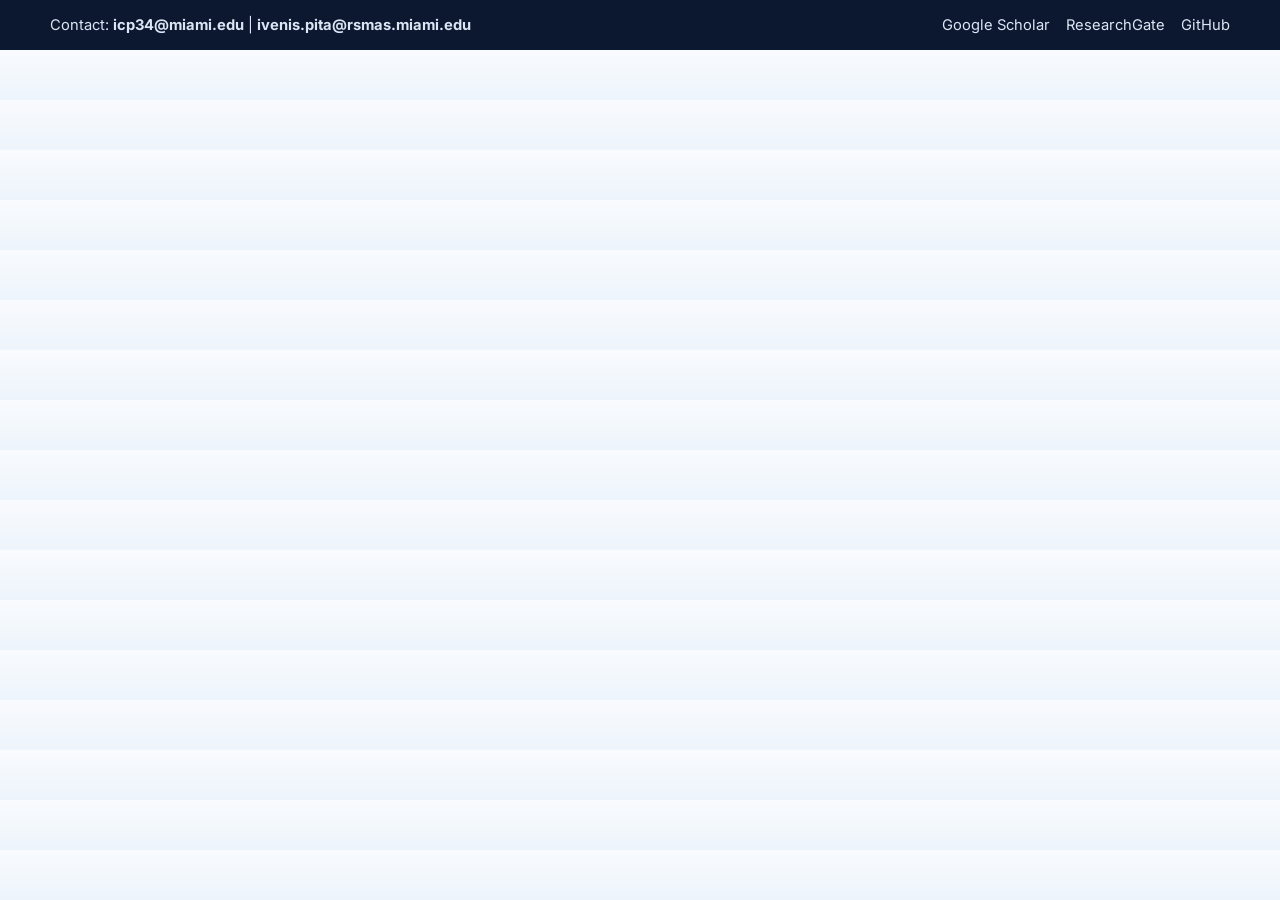
==== commit fea8c00b: "Add files via upload" ====
--- a/index.html
+++ b/index.html
@@ -3,8 +3,8 @@
 <head>
   <meta charset="UTF-8">
   <meta name="viewport" content="width=device-width, initial-scale=1.0" />
-  <title>Ivenis Pita | Postdoctoral Associate</title>
-  <meta name="description" content="Academic website of Ivenis Pita, Postdoctoral Associate in the Ocean Sciences Department at the Rosenstiel School, studying sustained ocean observations, AMOC variability, and climate." />
+  <title>Ivenis Pita | Postdoctoral Investigatror</title>
+  <meta name="description" content="Academic website of Ivenis Pita, Postdoctoral Investigator in the Physical Oceanography Department at the Woods Hole Oceanographic Institution, studying the subpolar North Atlantic ventilation pathways of oxygen into the deep ocean." />
   <link rel="preconnect" href="https://fonts.googleapis.com">
   <link rel="preconnect" href="https://fonts.gstatic.com" crossorigin>
   <link href="https://fonts.googleapis.com/css2?family=Inter:wght@300;400;500;600;700;800&display=swap" rel="stylesheet">
@@ -459,19 +459,6 @@
       border:2px dashed var(--highlight-border) !important;
       position:relative;
     }
-    .highlight::before{
-      content:"REVIEW / UPDATE";
-      position:absolute;
-      top:.8rem;
-      right:.9rem;
-      font-size:.72rem;
-      font-weight:800;
-      letter-spacing:.06em;
-      color:#8a4b00;
-      background:rgba(255,255,255,.7);
-      padding:.2rem .45rem;
-      border-radius:999px;
-    }
     .highlight-inline{
       background:var(--highlight-bg);
       outline:2px dashed var(--highlight-border);
@@ -542,7 +529,7 @@
         <a href="https://scholar.google.com/citations?user=HHpH-NsAAAAJ&hl=en" target="_blank" rel="noopener">Google Scholar</a>
         <a href="https://www.researchgate.net/profile/Ivenis_Pita2" target="_blank" rel="noopener">ResearchGate</a>
         <a href="https://github.com/ivenispita" target="_blank" rel="noopener">GitHub</a>
-        <a href="https://www.instagram.com/ivenispita" target="_blank" rel="noopener">Instagram</a>
+        <!--<a href="https://www.instagram.com/ivenispita" target="_blank" rel="noopener">Instagram</a>
       </div>
     </div>
   </div>
@@ -551,7 +538,7 @@
     <div class="container nav">
       <div class="brand">
         Ivenis Pita
-        <small>Postdoctoral Associate</small>
+        <small>Postdoctoral Investigator</small>
       </div>
       <nav class="nav-links" aria-label="Main navigation">
         <a href="#home">Home</a>
@@ -571,25 +558,20 @@
           <div class="eyebrow">Physical Oceanography • Climate • Observations</div>
           <h1>Sustained ocean observations, AMOC variability, and climate.</h1>
           <p class="hero-subtitle">
-            I am a Postdoctoral Associate in the Ocean Sciences Department at the Rosenstiel School, using sustained ocean observations to investigate large-scale circulation, with emphasis on the Atlantic Meridional Overturning Circulation (AMOC), its variability, and its importance for climate.
+            I am a Postdoctoral Investigator in the Physical Oceanography Department at the Woods Hole Oceanographic Institution, using in-situ observations to investigate the subpolar North Atlantic ventilation pathways of oxygen into the deep ocean.
           </p>
           <div class="hero-actions" style="display:flex; gap:.8rem; flex-wrap:wrap;">
             <a class="button button-primary" href="#research">Explore Research</a>
             <a class="button button-secondary" href="#publications">View Publications</a>
-            <a class="button button-secondary highlight" href="REPLACE_WITH_EXTERNAL_CV_LINK" target="_blank" rel="noopener">Add CV Link</a>
           </div>
           <div class="hero-meta">
             <div class="stat">
               <strong>Current position</strong>
-              <span>Postdoctoral Associate</span>
+              <span>Postdoctoral Investigator</span>
             </div>
             <div class="stat">
               <strong>Institution</strong>
-              <span>Rosenstiel School • Ocean Sciences Department</span>
-            </div>
-            <div class="stat highlight">
-              <strong>Optional quick metric</strong>
-              <span>Add citations, papers, or a short impact statement here.</span>
+              <span>Woods Hole Oceanographic Institution • Physical Oceanography Department</span>
             </div>
           </div>
         </div>
@@ -599,7 +581,7 @@
           <div class="hero-card-content">
             <h3>Research focus</h3>
             <p>
-              Observing the ocean through sustained measurements, understanding AMOC variability, and expanding into Labrador Sea ventilation processes and their climate relevance.
+              Observing the ocean through sustained measurements, understanding AMOC variability, and understanding subpolar North Atlantic ventilation pathways into the deep ocean and their climate relevance.
             </p>
           </div>
         </aside>
@@ -620,7 +602,7 @@
 
         <div class="about-grid">
           <div class="about-image panel">
-            <img src="img/rsmas.jpg" alt="Rosenstiel School">
+            <img src="img/whoi.jpg" alt="Rosenstiel School">
           </div>
           <article class="about-text panel">
             <p>
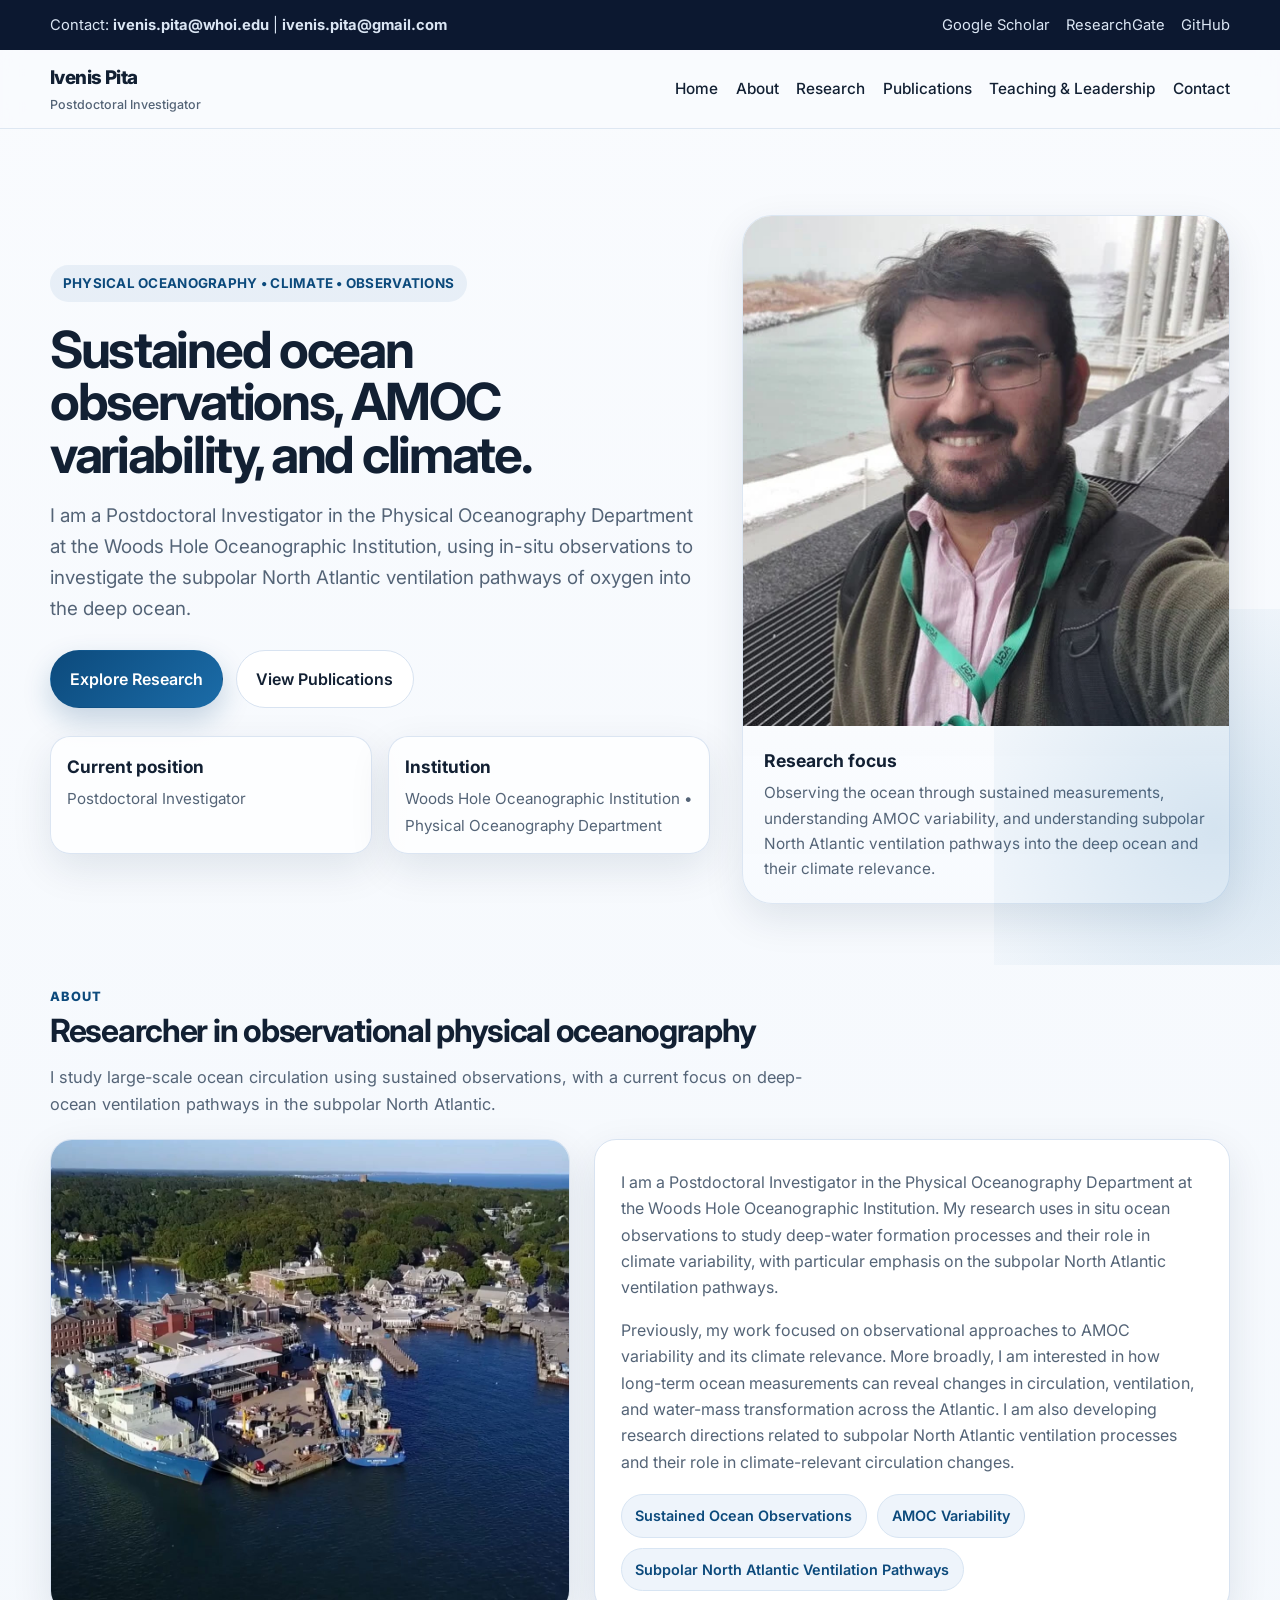
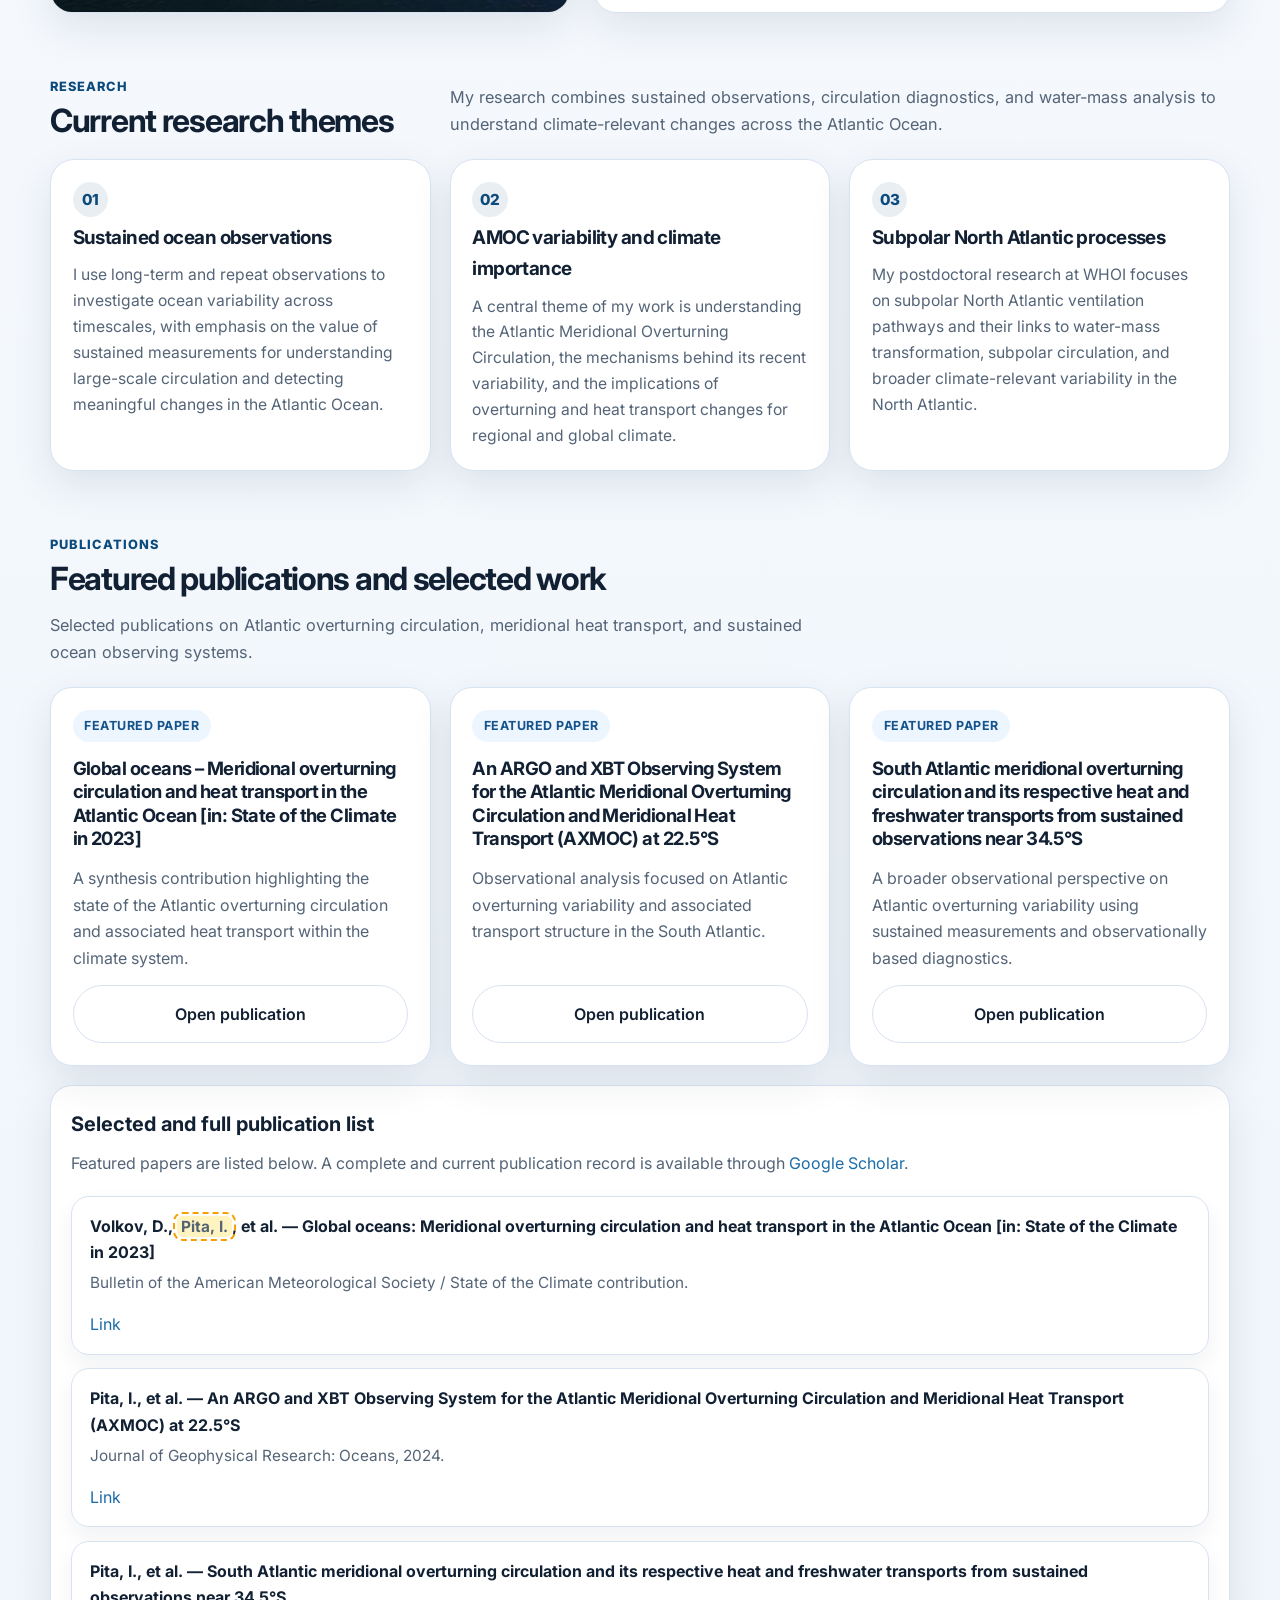
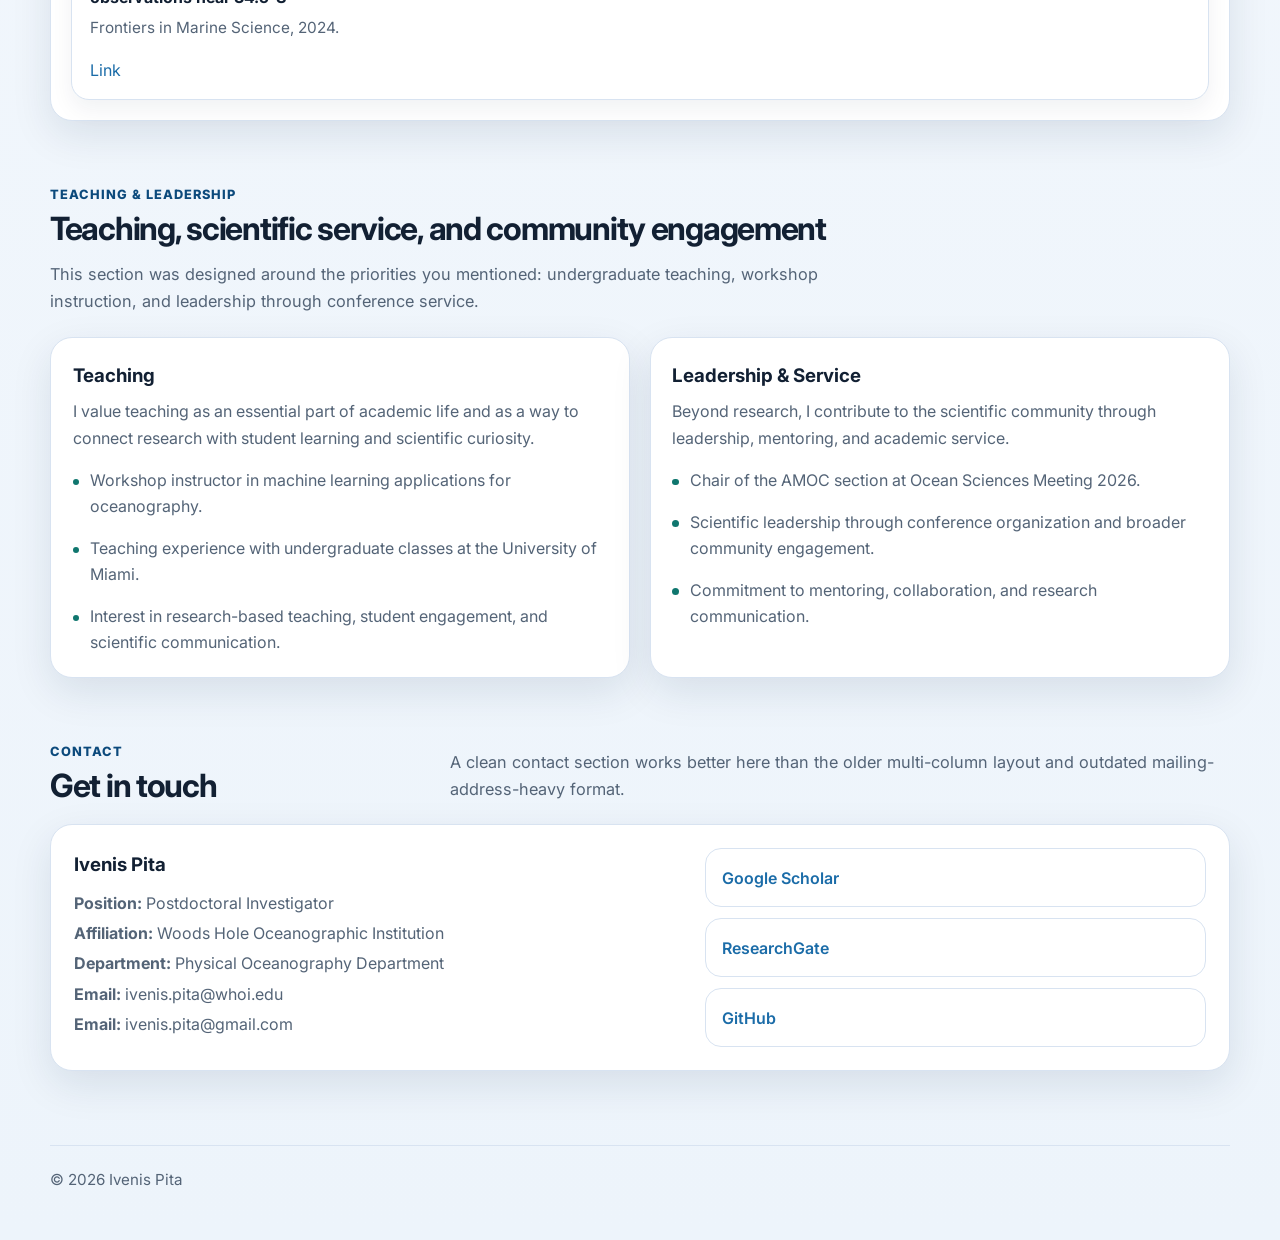
==== commit 5ce2d771: "Add files via upload" ====
--- a/index.html
+++ b/index.html
@@ -3,7 +3,7 @@
 <head>
   <meta charset="UTF-8">
   <meta name="viewport" content="width=device-width, initial-scale=1.0" />
-  <title>Ivenis Pita | Postdoctoral Investigatror</title>
+  <title>Ivenis Pita | Postdoctoral Investigator</title>
   <meta name="description" content="Academic website of Ivenis Pita, Postdoctoral Investigator in the Physical Oceanography Department at the Woods Hole Oceanographic Institution, studying the subpolar North Atlantic ventilation pathways of oxygen into the deep ocean." />
   <link rel="preconnect" href="https://fonts.googleapis.com">
   <link rel="preconnect" href="https://fonts.gstatic.com" crossorigin>
@@ -178,7 +178,7 @@
     }
     .hero-meta{
       display:grid;
-      grid-template-columns:repeat(3, minmax(0,1fr));
+      grid-template-columns:repeat(2, minmax(0,1fr));
       gap:1rem;
       margin-top:1.8rem;
     }
@@ -524,12 +524,12 @@
 <body>
   <div class="topbar">
     <div class="container topbar-inner">
-      <div>Contact: <strong>icp34@miami.edu</strong> | <strong>ivenis.pita@rsmas.miami.edu</strong></div>
+      <div>Contact: <strong>ivenis.pita@whoi.edu</strong> | <strong>ivenis.pita@gmail.com</strong></div>
       <div class="social">
         <a href="https://scholar.google.com/citations?user=HHpH-NsAAAAJ&hl=en" target="_blank" rel="noopener">Google Scholar</a>
         <a href="https://www.researchgate.net/profile/Ivenis_Pita2" target="_blank" rel="noopener">ResearchGate</a>
         <a href="https://github.com/ivenispita" target="_blank" rel="noopener">GitHub</a>
-        <!--<a href="https://www.instagram.com/ivenispita" target="_blank" rel="noopener">Instagram</a>
+        <!-- <a href="https://www.instagram.com/ivenispita" target="_blank" rel="noopener">Instagram</a> -->
       </div>
     </div>
   </div>
@@ -596,31 +596,26 @@
             <h2>Researcher in observational physical oceanography</h2>
           </div>
           <p class="section-intro">
-            This section introduces your current profile rather than your student trajectory, helping visitors quickly understand your present research direction and academic identity.
+            I study large-scale ocean circulation using sustained observations, with a current focus on deep-ocean ventilation pathways in the subpolar North Atlantic.
           </p>
         </div>
 
         <div class="about-grid">
           <div class="about-image panel">
-            <img src="img/whoi.jpg" alt="Rosenstiel School">
+            <img src="img/whoi.jpg" alt="WHOI">
           </div>
           <article class="about-text panel">
             <p>
-              I am a Postdoctoral Associate in the Ocean Sciences Department at the Rosenstiel School of Marine, Atmospheric, and Earth Science. My research uses sustained ocean observations to study large-scale circulation and its role in climate variability, with particular emphasis on the Atlantic Meridional Overturning Circulation (AMOC), ocean heat transport, and the mechanisms driving recent changes in the Atlantic Ocean.
+              I am a Postdoctoral Investigator in the Physical Oceanography Department at the Woods Hole Oceanographic Institution. My research uses in situ ocean observations to study deep-water formation processes and their role in climate variability, with particular emphasis on the subpolar North Atlantic ventilation pathways.
             </p>
             <p>
-              My current work focuses primarily on observational approaches to AMOC variability and its climate relevance. More broadly, I am interested in how long-term ocean measurements can reveal changes in circulation, ventilation, and water-mass transformation across the Atlantic. I am also developing research directions related to Labrador Sea ventilation processes and their role in climate-relevant circulation changes.
-            </p>
-            <p class="highlight">
-              You may want to add one short sentence here with your current group, advisors, program, or a concise statement about the observational systems or datasets you work with most often.
+              Previously, my work focused on observational approaches to AMOC variability and its climate relevance. More broadly, I am interested in how long-term ocean measurements can reveal changes in circulation, ventilation, and water-mass transformation across the Atlantic. I am also developing research directions related to subpolar North Atlantic ventilation processes and their role in climate-relevant circulation changes.
             </p>
 
             <div class="tag-list">
               <span class="tag">Sustained Ocean Observations</span>
               <span class="tag">AMOC Variability</span>
-              <span class="tag">Climate Relevance</span>
-              <span class="tag">Atlantic Heat Transport</span>
-              <span class="tag">Labrador Sea Ventilation</span>
+              <span class="tag">Subpolar North Atlantic Ventilation Pathways</span>
             </div>
           </article>
         </div>
@@ -635,7 +630,7 @@
             <h2>Current research themes</h2>
           </div>
           <p class="section-intro">
-            These themes reflect the scientific areas you said should define the site: your current observational work, AMOC and climate, and future development toward Labrador Sea processes.
+            My research combines sustained observations, circulation diagnostics, and water-mass analysis to understand climate-relevant changes across the Atlantic Ocean.
           </p>
         </div>
 
@@ -660,7 +655,7 @@
             <div class="card-number">03</div>
             <h3>Subpolar North Atlantic processes</h3>
             <p>
-              I am expanding this research toward Labrador Sea ventilation processes and their links to water-mass transformation, subpolar circulation, and broader climate-relevant variability in the North Atlantic.
+              My postdoctoral research at WHOI focuses on subpolar North Atlantic ventilation pathways and their links to water-mass transformation, subpolar circulation, and broader climate-relevant variability in the North Atlantic.
             </p>
           </article>
         </div>
@@ -675,7 +670,7 @@
             <h2>Featured publications and selected work</h2>
           </div>
           <p class="section-intro">
-            The first row highlights the papers you wanted to foreground. Below that, you can keep a fuller publication list with external links.
+            Selected publications on Atlantic overturning circulation, meridional heat transport, and sustained ocean observing systems.
           </p>
         </div>
 
@@ -686,12 +681,12 @@
             <p>
               A synthesis contribution highlighting the state of the Atlantic overturning circulation and associated heat transport within the climate system.
             </p>
-            <a class="button button-secondary" href="https://journals.ametsoc.org/view/journals/bams/105/8/BAMS-D-24-0104.1.xml" target="_blank" rel="noopener">Open publication</a>
+            <a class="button button-secondary" href="https://doi.org/10.1175/BAMS-D-24-0100.1" target="_blank" rel="noopener">Open publication</a>
           </article>
 
           <article class="panel pub-card">
             <span class="pub-type">Featured paper</span>
-            <h3>AXMOC-related study on South Atlantic overturning variability</h3>
+            <h3>An ARGO and XBT Observing System for the Atlantic Meridional Overturning Circulation and Meridional Heat Transport (AXMOC) at 22.5°S</h3>
             <p>
               Observational analysis focused on Atlantic overturning variability and associated transport structure in the South Atlantic.
             </p>
@@ -700,7 +695,7 @@
 
           <article class="panel pub-card">
             <span class="pub-type">Featured paper</span>
-            <h3>AXMOC-related study published in Frontiers in Marine Science</h3>
+            <h3>South Atlantic meridional overturning circulation and its respective heat and freshwater transports from sustained observations near 34.5°S</h3>
             <p>
               A broader observational perspective on Atlantic overturning variability using sustained measurements and observationally based diagnostics.
             </p>
@@ -711,7 +706,7 @@
         <div class="panel" style="padding:1.25rem; margin-top:1.2rem;">
           <h3 style="margin:.1rem 0 .6rem; font-size:1.25rem;">Selected and full publication list</h3>
           <p style="margin:0 0 1rem; color:var(--muted);">
-            Add your full publication list below in reverse chronological order. You can keep this concise on the homepage and link to a separate page later if the list grows.
+            Featured papers are listed below. A complete and current publication record is available through <a href="https://scholar.google.com/citations?user=HHpH-NsAAAAJ&hl=en" target="_blank" rel="noopener">Google Scholar</a>.
           </p>
 
           <div class="pub-list">
@@ -720,12 +715,12 @@
                 <strong>Volkov, D., <span class="highlight-inline">Pita, I.</span>, et al. — Global oceans: Meridional overturning circulation and heat transport in the Atlantic Ocean [in: State of the Climate in 2023]</strong>
                 <span>Bulletin of the American Meteorological Society / State of the Climate contribution.</span>
               </div>
-              <a href="https://journals.ametsoc.org/view/journals/bams/105/8/BAMS-D-24-0104.1.xml" target="_blank" rel="noopener">Link</a>
+              <a href="https://doi.org/10.1175/BAMS-D-24-0100.1" target="_blank" rel="noopener">Link</a>
             </div>
 
             <div class="pub-item">
               <div>
-                <strong>Pita, I., et al. — <span class="highlight-inline">Replace with the exact title from the AGU paper</span></strong>
+                <strong>Pita, I., et al. — An ARGO and XBT Observing System for the Atlantic Meridional Overturning Circulation and Meridional Heat Transport (AXMOC) at 22.5°S</strong>
                 <span>Journal of Geophysical Research: Oceans, 2024.</span>
               </div>
               <a href="https://agupubs.onlinelibrary.wiley.com/doi/abs/10.1029/2023JC020010" target="_blank" rel="noopener">Link</a>
@@ -733,18 +728,10 @@
 
             <div class="pub-item">
               <div>
-                <strong>Pita, I., et al. — <span class="highlight-inline">Replace with the exact title from the Frontiers paper</span></strong>
+                <strong>Pita, I., et al. — South Atlantic meridional overturning circulation and its respective heat and freshwater transports from sustained observations near 34.5°S</strong>
                 <span>Frontiers in Marine Science, 2024.</span>
               </div>
               <a href="https://www.frontiersin.org/journals/marine-science/articles/10.3389/fmars.2024.1474133/full" target="_blank" rel="noopener">Link</a>
-            </div>
-
-            <div class="pub-item highlight">
-              <div>
-                <strong>Add the rest of your publication list here</strong>
-                <span>You can duplicate this block for each paper, or later convert this section into a separate publications page.</span>
-              </div>
-              <a href="#">Edit</a>
             </div>
           </div>
         </div>
@@ -773,7 +760,6 @@
               <li>Workshop instructor in machine learning applications for oceanography.</li>
               <li>Teaching experience with undergraduate classes at the University of Miami.</li>
               <li>Interest in research-based teaching, student engagement, and scientific communication.</li>
-              <li class="highlight">Optional: add specific course names, dates, or 1–2 representative teaching activities.</li>
             </ul>
           </article>
 
@@ -786,7 +772,6 @@
               <li>Chair of the AMOC section at Ocean Sciences Meeting 2026.</li>
               <li>Scientific leadership through conference organization and broader community engagement.</li>
               <li>Commitment to mentoring, collaboration, and research communication.</li>
-              <li class="highlight">Optional: add more leadership roles, invited talks, or service activities here.</li>
             </ul>
           </article>
         </div>
@@ -809,19 +794,17 @@
           <div class="contact-grid">
             <div class="contact-info">
               <h3 style="margin:.1rem 0 .55rem;">Ivenis Pita</h3>
-              <p><strong>Position:</strong> Postdoctoral Associate</p>
-              <p><strong>Affiliation:</strong> Rosenstiel School of Marine, Atmospheric, and Earth Science</p>
-              <p><strong>Department:</strong> Ocean Sciences Department</p>
-              <p><strong>Email:</strong> icp34@miami.edu</p>
-              <p><strong>Email:</strong> ivenis.pita@rsmas.miami.edu</p>
-              <p class="highlight"><strong>Optional:</strong> add office location only if you still want it visible on the site.</p>
+              <p><strong>Position:</strong> Postdoctoral Investigator</p>
+              <p><strong>Affiliation:</strong> Woods Hole Oceanographic Institution</p>
+              <p><strong>Department:</strong> Physical Oceanography Department</p>
+              <p><strong>Email:</strong> ivenis.pita@whoi.edu</p>
+              <p><strong>Email:</strong> ivenis.pita@gmail.com</p>
             </div>
 
             <div class="contact-links">
               <a class="contact-link" href="https://scholar.google.com/citations?user=HHpH-NsAAAAJ&hl=en" target="_blank" rel="noopener">Google Scholar</a>
               <a class="contact-link" href="https://www.researchgate.net/profile/Ivenis_Pita2" target="_blank" rel="noopener">ResearchGate</a>
               <a class="contact-link" href="https://github.com/ivenispita" target="_blank" rel="noopener">GitHub</a>
-              <a class="contact-link highlight" href="REPLACE_WITH_EXTERNAL_CV_LINK" target="_blank" rel="noopener">Add external CV link</a>
             </div>
           </div>
         </div>
@@ -832,7 +815,6 @@
   <footer>
     <div class="container footer-inner">
       <div>© 2026 Ivenis Pita</div>
-      <div>Built as a modern academic profile website focused on research, publications, teaching, and scientific leadership.</div>
     </div>
   </footer>
 </body>
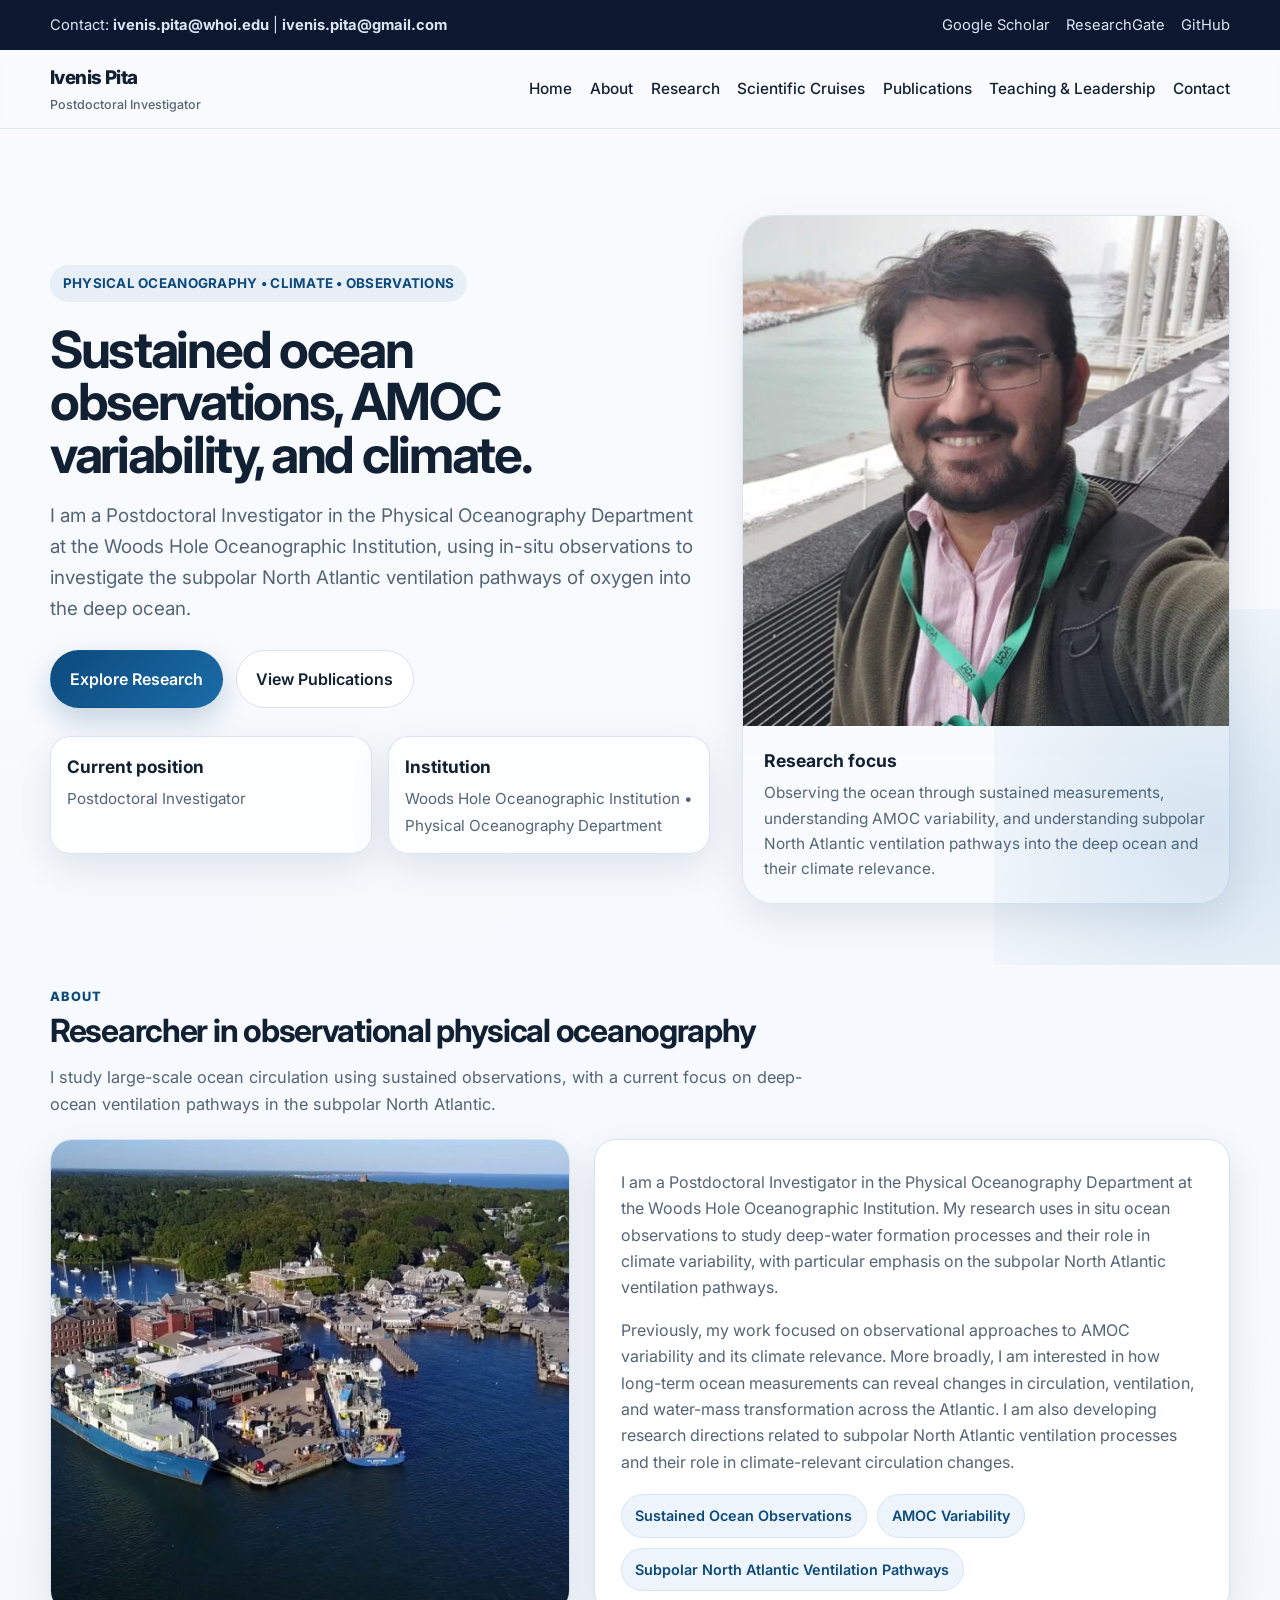
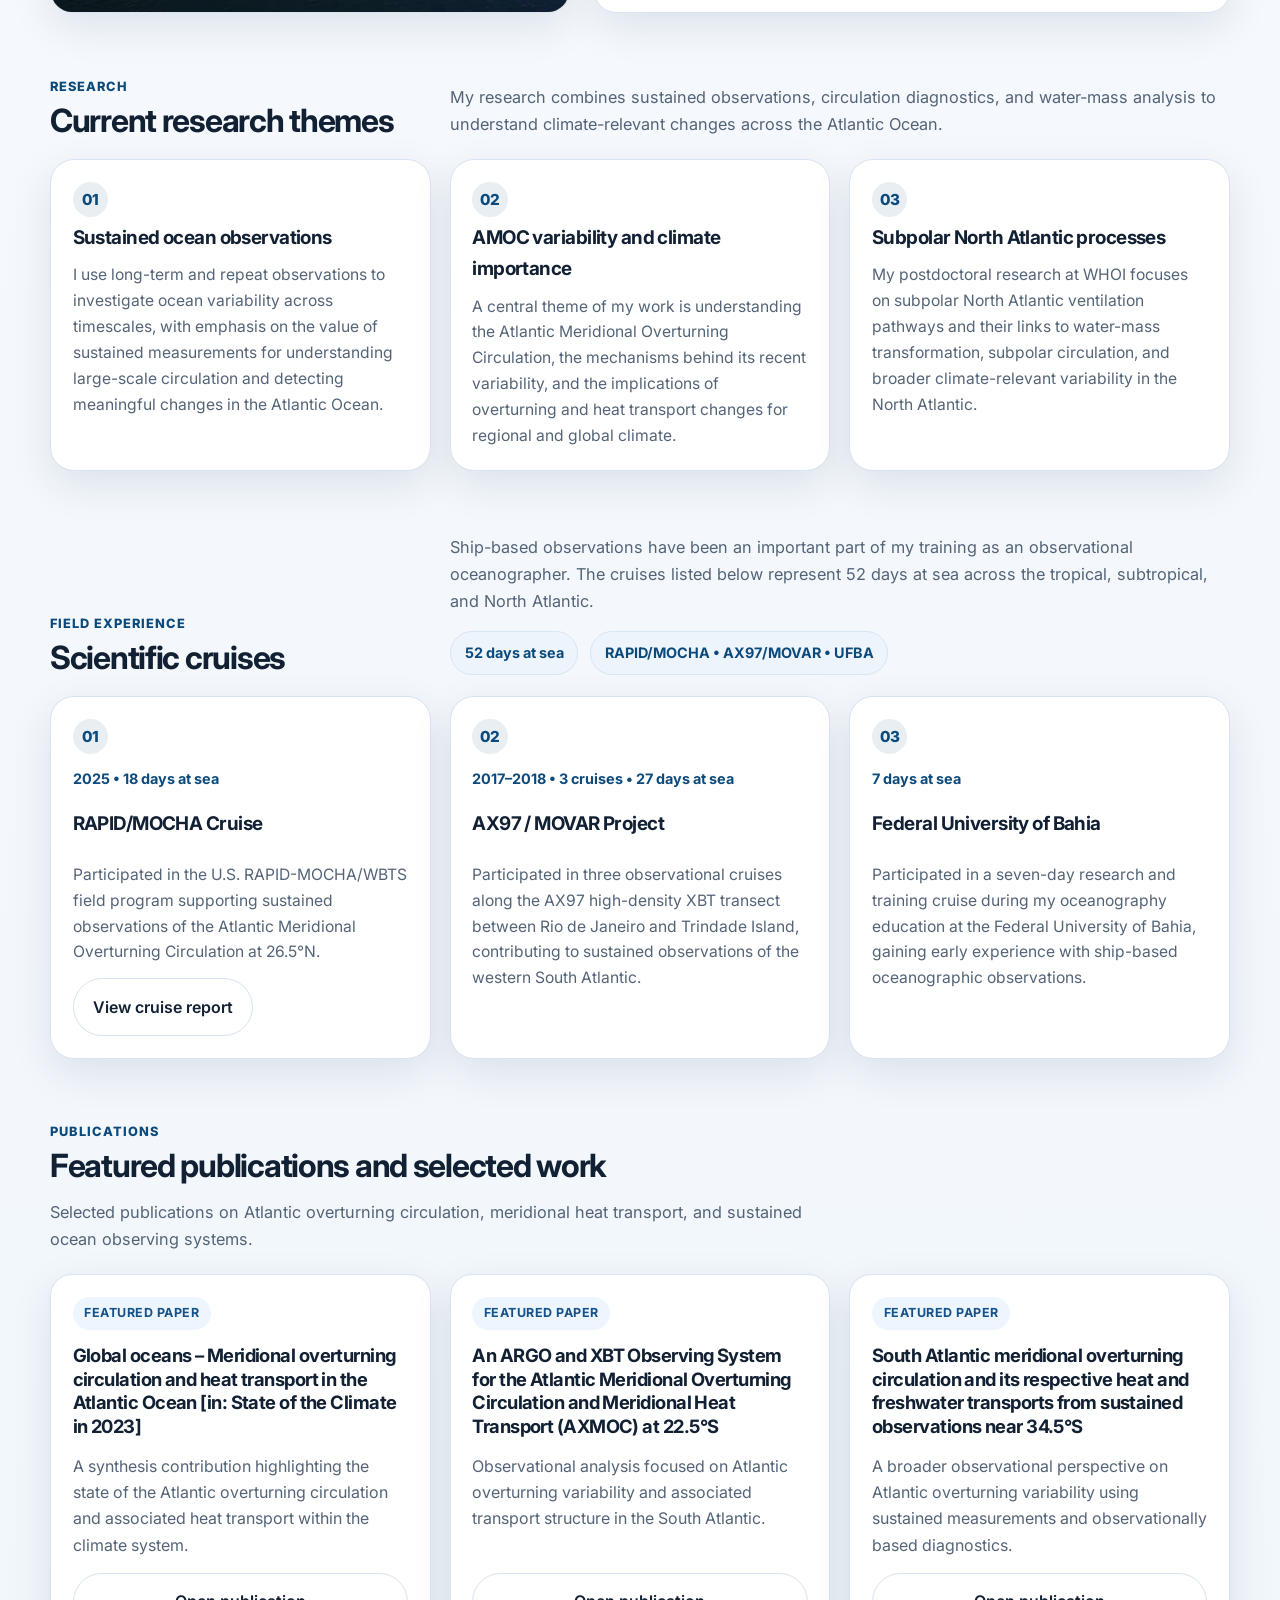
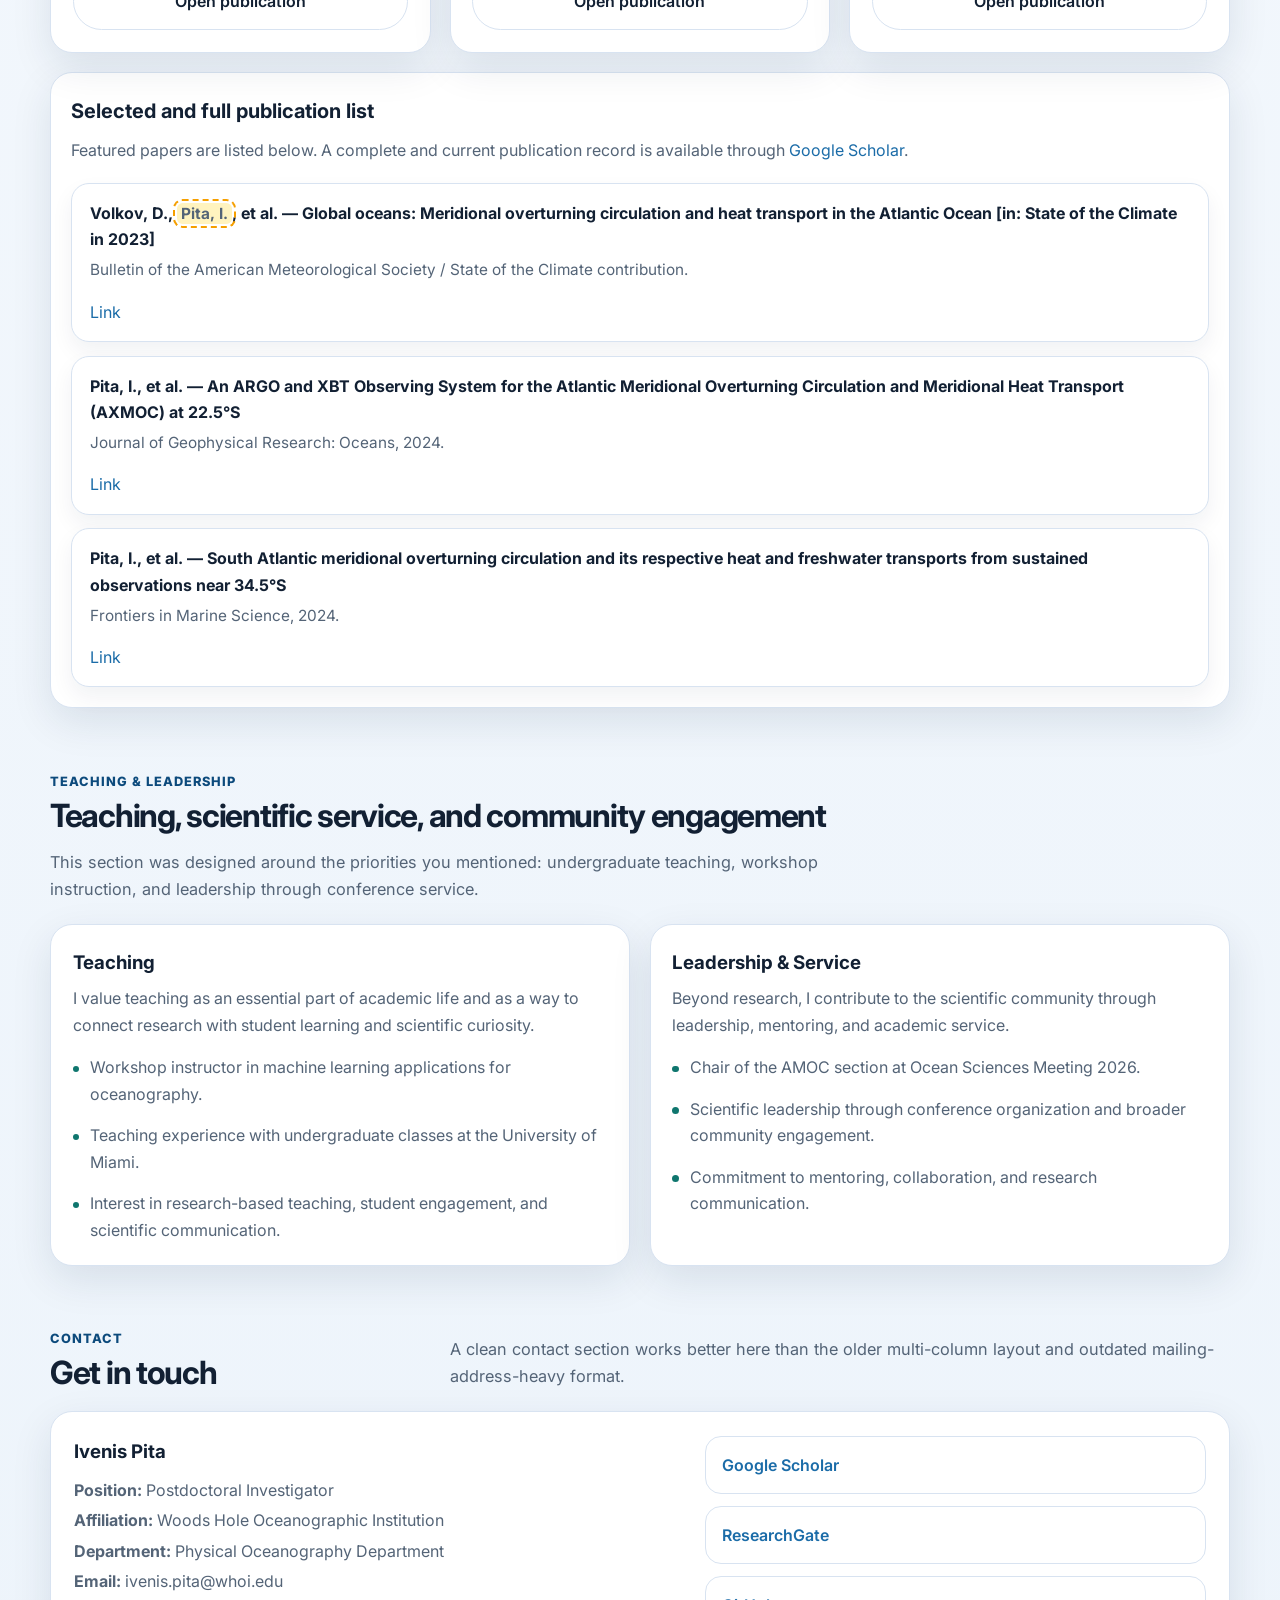
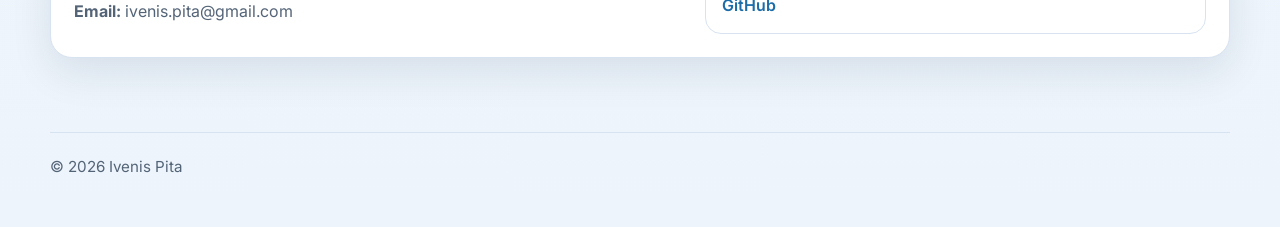
==== commit ff268de5: "Add files via upload" ====
--- a/index.html
+++ b/index.html
@@ -341,6 +341,39 @@
       font-size:.95rem;
     }
 
+    .cruise-summary{
+      display:flex;
+      gap:.75rem;
+      flex-wrap:wrap;
+      margin-top:1rem;
+    }
+    .cruise-stat{
+      display:inline-flex;
+      align-items:center;
+      gap:.45rem;
+      padding:.58rem .85rem;
+      border-radius:999px;
+      background:var(--surface-2);
+      color:var(--primary);
+      border:1px solid #d8e5f3;
+      font-weight:700;
+      font-size:.9rem;
+    }
+    .cruise-card{
+      display:flex;
+      flex-direction:column;
+      gap:.8rem;
+    }
+    .cruise-card .cruise-meta{
+      color:var(--primary);
+      font-weight:700;
+      font-size:.9rem;
+    }
+    .cruise-card .button{
+      align-self:flex-start;
+      margin-top:auto;
+    }
+
     .featured-grid{
       display:grid;
       grid-template-columns:repeat(3, minmax(0,1fr));
@@ -544,6 +577,7 @@
         <a href="#home">Home</a>
         <a href="#about">About</a>
         <a href="#research">Research</a>
+        <a href="#cruises">Scientific Cruises</a>
         <a href="#publications">Publications</a>
         <a href="#teaching">Teaching & Leadership</a>
         <a href="#contact">Contact</a>
@@ -662,6 +696,57 @@
       </div>
     </section>
 
+    <section id="cruises">
+      <div class="container">
+        <div class="section-header">
+          <div>
+            <span class="section-kicker">Field Experience</span>
+            <h2>Scientific cruises</h2>
+          </div>
+          <div>
+            <p class="section-intro">
+              Ship-based observations have been an important part of my training as an observational oceanographer. The cruises listed below represent 52 days at sea across the tropical, subtropical, and North Atlantic.
+            </p>
+            <div class="cruise-summary" aria-label="Cruise experience summary">
+              <span class="cruise-stat">52 days at sea</span>
+              <span class="cruise-stat">RAPID/MOCHA • AX97/MOVAR • UFBA</span>
+            </div>
+          </div>
+        </div>
+
+        <div class="grid-3">
+          <article class="card cruise-card">
+            <div class="card-number">01</div>
+            <div class="cruise-meta">2025 • 18 days at sea</div>
+            <h3>RAPID/MOCHA Cruise</h3>
+            <p>
+              Participated in the U.S. RAPID-MOCHA/WBTS field program supporting sustained observations of the Atlantic Meridional Overturning Circulation at 26.5°N.
+            </p>
+            <a class="button button-secondary" href="https://scholarship.miami.edu/esploro/outputs/report/Cruise-Report-for-the-US-Rapid-MOCHA-WBTS/991032629435302976" target="_blank" rel="noopener">View cruise report</a>
+          </article>
+
+          <article class="card cruise-card">
+            <div class="card-number">02</div>
+            <div class="cruise-meta">2017–2018 • 3 cruises • 27 days at sea</div>
+            <h3>AX97 / MOVAR Project</h3>
+            <p>
+              Participated in three observational cruises along the AX97 high-density XBT transect between Rio de Janeiro and Trindade Island, contributing to sustained observations of the western South Atlantic.
+            </p>
+            <!-- TODO: Add the MOVAR cruise certificate PDF to the repository and place its link here. -->
+          </article>
+
+          <article class="card cruise-card">
+            <div class="card-number">03</div>
+            <div class="cruise-meta">7 days at sea</div>
+            <h3>Federal University of Bahia</h3>
+            <p>
+              Participated in a seven-day research and training cruise during my oceanography education at the Federal University of Bahia, gaining early experience with ship-based oceanographic observations.
+            </p>
+          </article>
+        </div>
+      </div>
+    </section>
+
     <section id="publications">
       <div class="container">
         <div class="section-header">
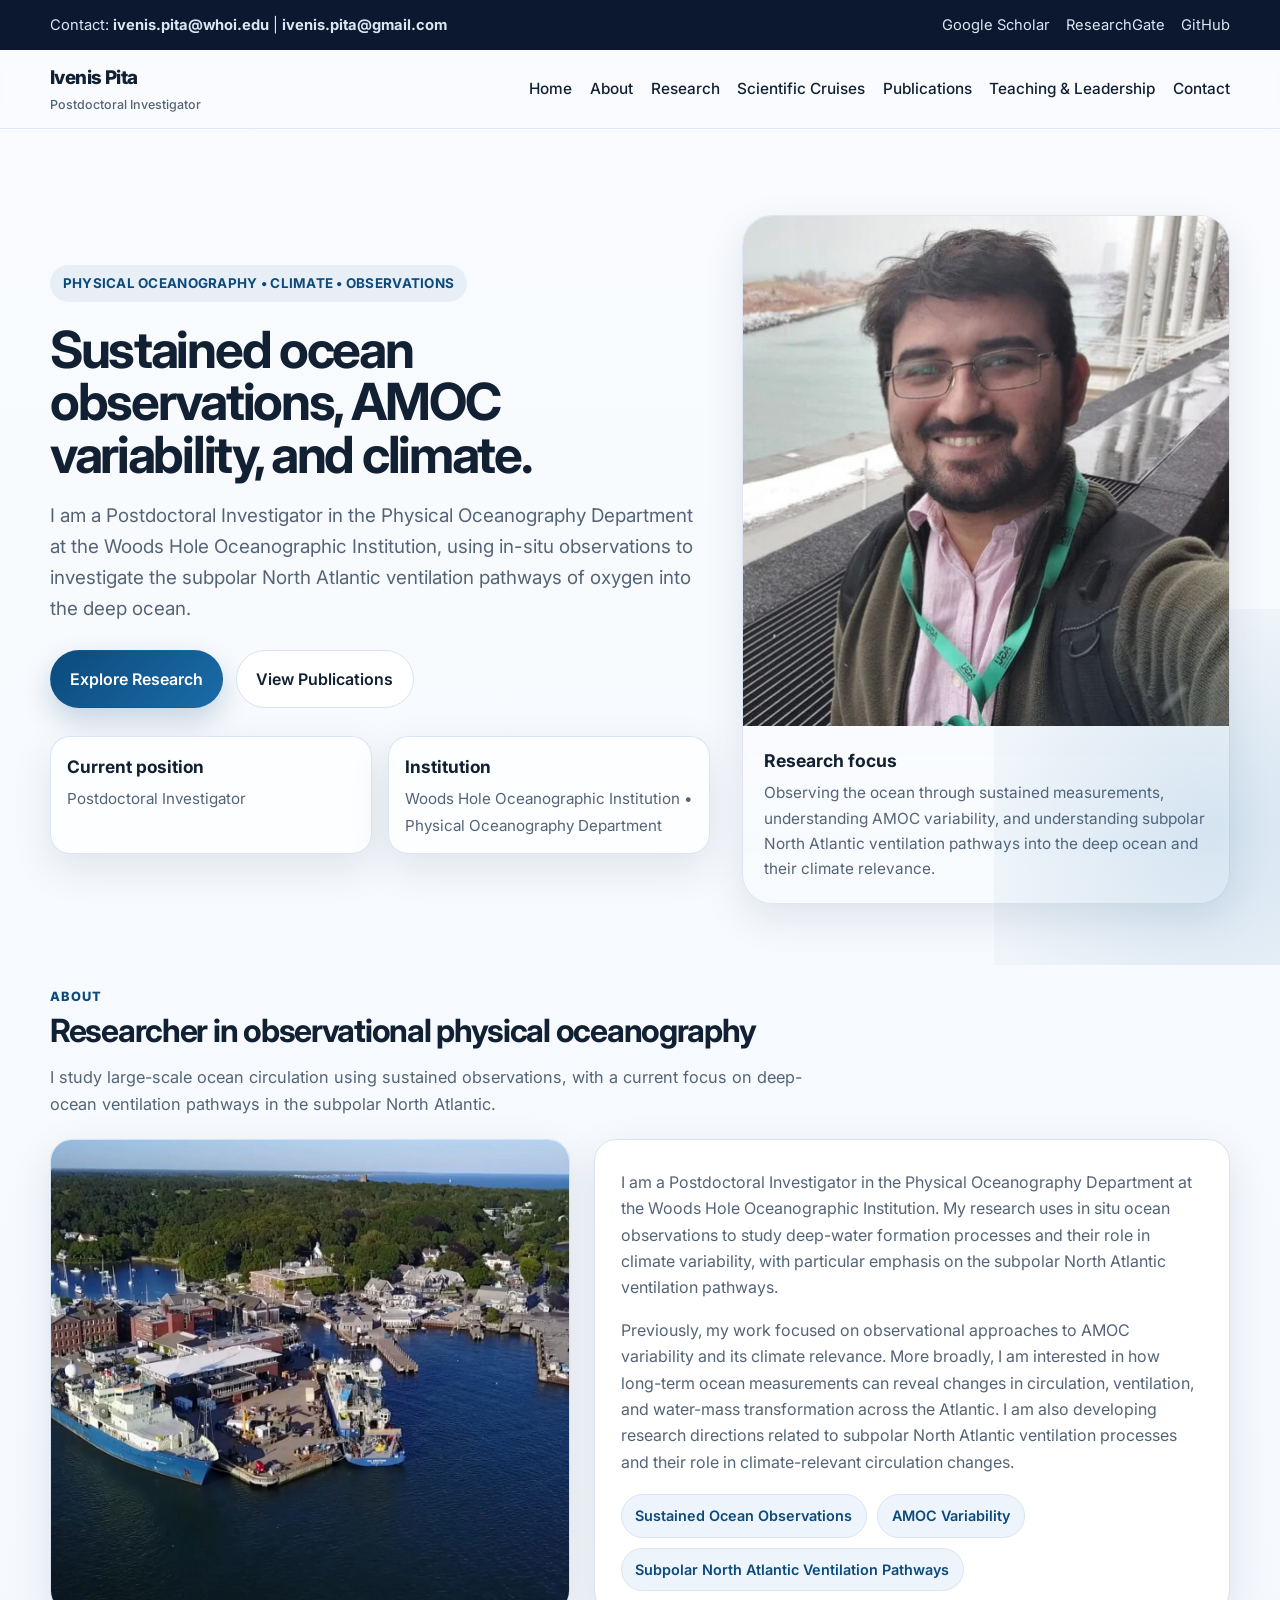
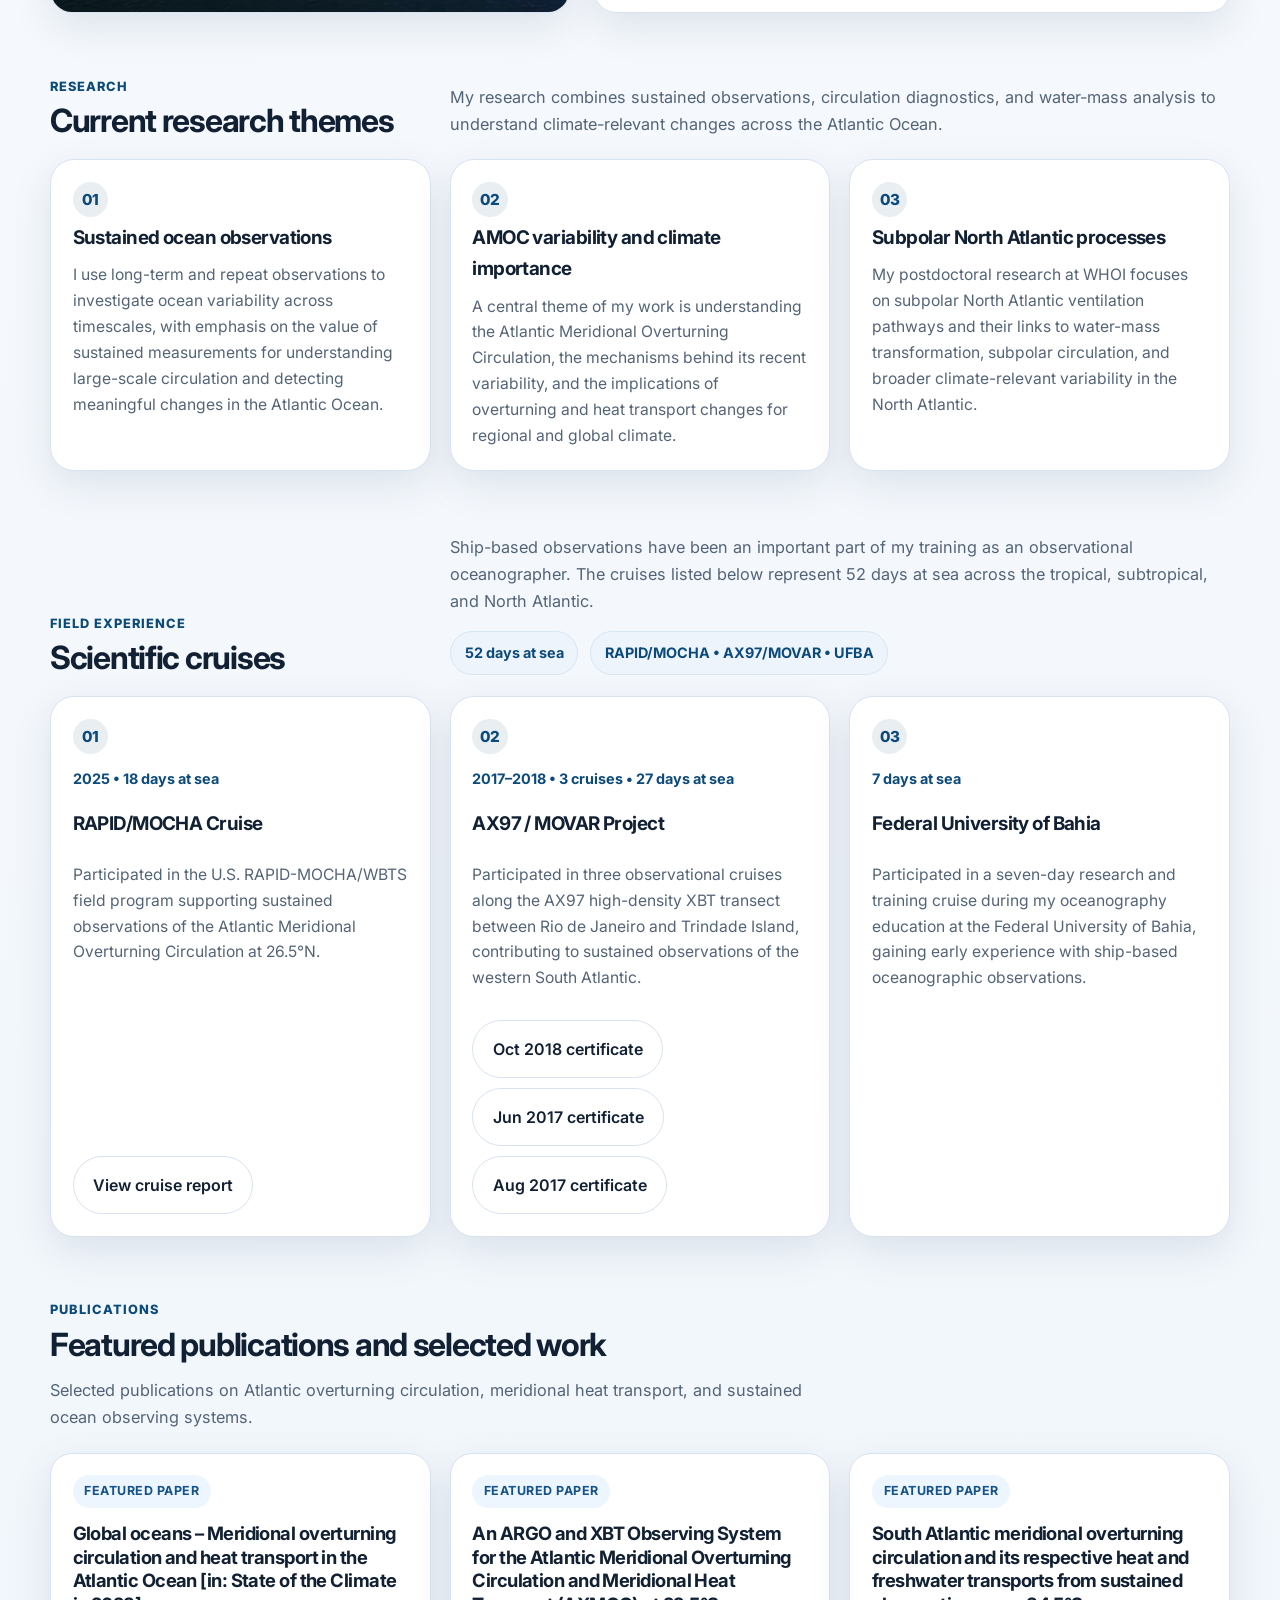
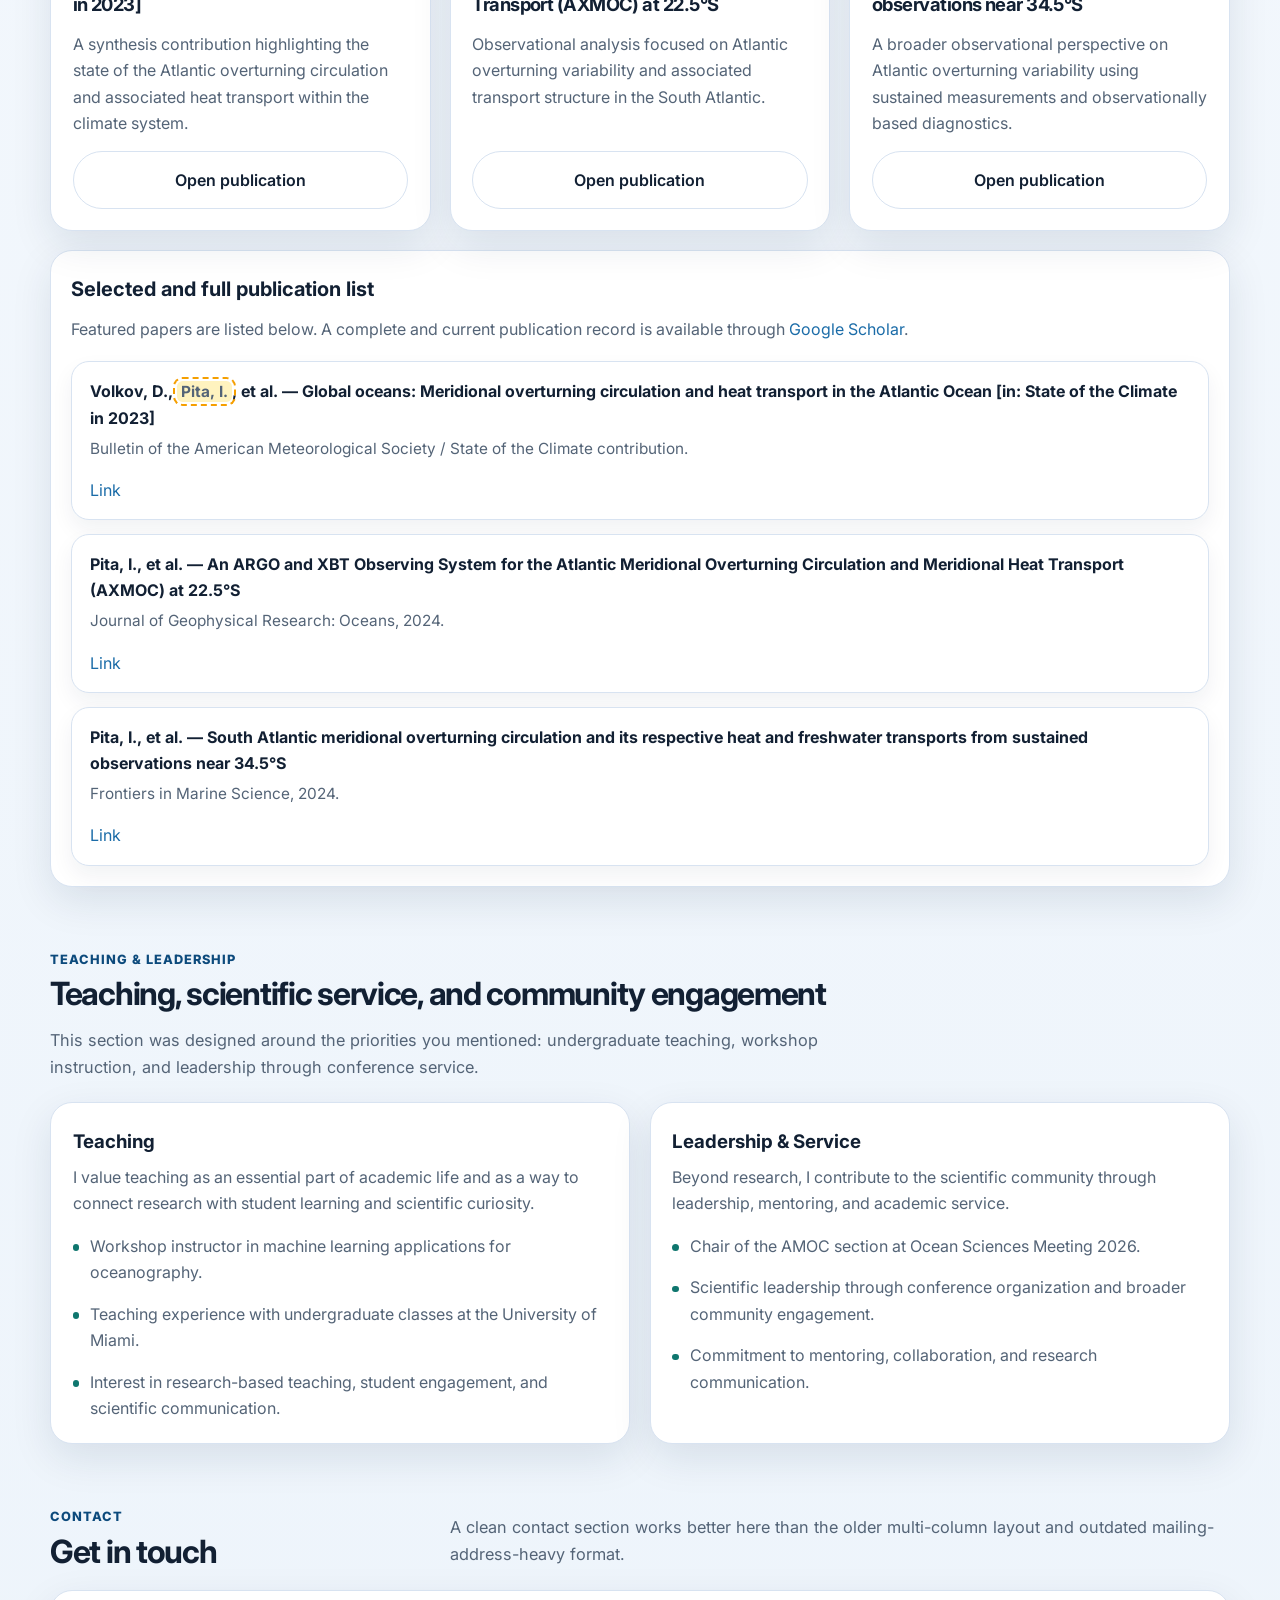
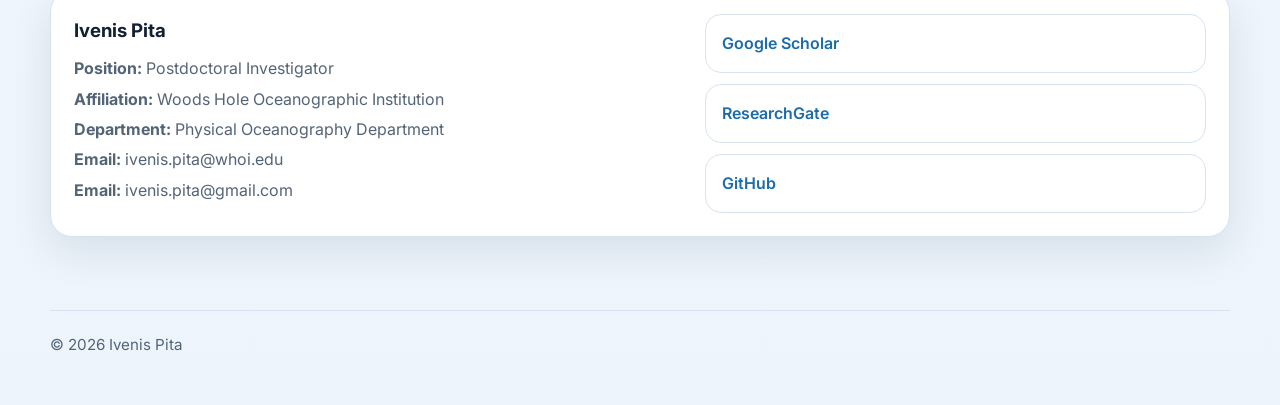
==== commit 8d1098a5: "Add files via upload" ====
--- a/index.html
+++ b/index.html
@@ -732,7 +732,11 @@
             <p>
               Participated in three observational cruises along the AX97 high-density XBT transect between Rio de Janeiro and Trindade Island, contributing to sustained observations of the western South Atlantic.
             </p>
-            <!-- TODO: Add the MOVAR cruise certificate PDF to the repository and place its link here. -->
+            <div style="display:flex; flex-wrap:wrap; gap:.65rem; margin-top:1rem;">
+              <a class="button button-secondary" href="files/cruises/PROTRINDADE_OUT_2018.pdf" target="_blank" rel="noopener">Oct 2018 certificate</a>
+              <a class="button button-secondary" href="files/cruises/PROTRINDADE_JUN_2017-10.pdf" target="_blank" rel="noopener">Jun 2017 certificate</a>
+              <a class="button button-secondary" href="files/cruises/PROTRINDADE_AGO_2017.pdf" target="_blank" rel="noopener">Aug 2017 certificate</a>
+            </div>
           </article>
 
           <article class="card cruise-card">
